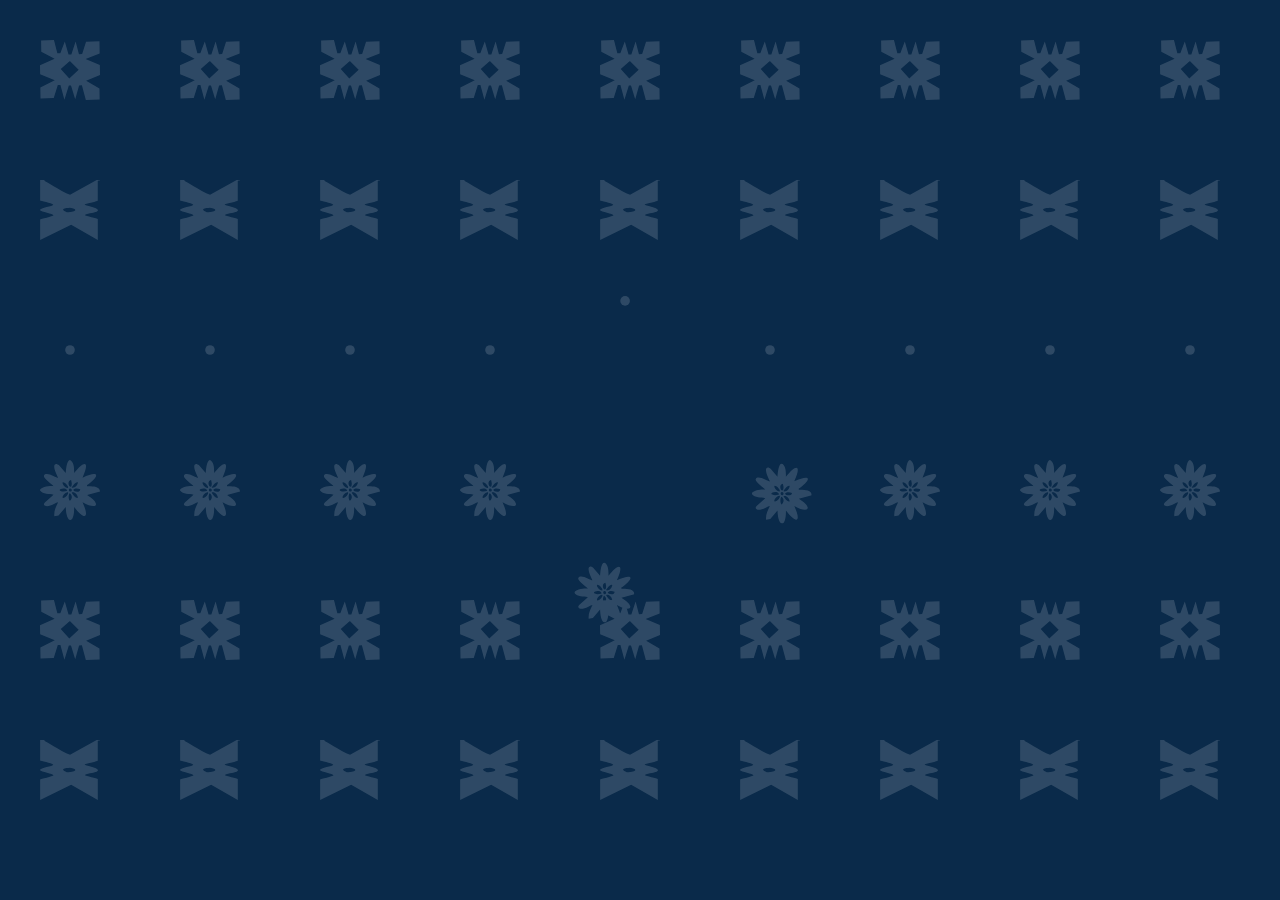
==== about.html @ 7b4d44dd "Add files via upload" ====
<!DOCTYPE html>
<html lang="en">
<head>
    <meta charset="UTF-8">
    <meta name="viewport" content="width=device-width, initial-scale=1.0">
    <title>About Us – Bula Impact</title>
    
    <!-- Google AdSense -->
    <script async src="https://pagead2.googlesyndication.com/pagead/js/adsbygoogle.js?client=ca-pub-3616645892367242" crossorigin="anonymous"></script>
    
    <meta name="description" content="Learn about Bula Impact, a Fijian-owned digital agency that partners with global brands to create authentic digital identities.">
    <link rel="icon" type="image/png" href="/favicon.png">
    <link rel="stylesheet" href="style.css">
    <link rel="stylesheet" href="https://cdnjs.cloudflare.com/ajax/libs/font-awesome/6.4.0/css/all.min.css">
    <link href="https://fonts.googleapis.com/css2?family=Poppins:wght@500;600&display=swap" rel="stylesheet">
</head>
<body>
    <canvas id="background-canvas"></canvas>
    <div class="mobile-background" id="mobile-background"></div>
    
    <div class="content">
        <div id="header-placeholder"></div>
        
        <main class="container">
            <section class="section">
                <h1 class="section-title">About Bula Impact</h1>
                <div style="max-width:900px; margin:0 auto; color:rgba(255,255,255,0.9);">
                    <p><strong>We are storytellers, designers, and technologists based in Suva, Fiji.</strong> Bula Impact was founded in 2020 with a simple belief: the Pacific deserves world‑class digital craftsmanship – and so do our clients everywhere. Our name, “Bula”, is a Fijian greeting that means life, health, and warmth. It reflects how we work: with genuine care, deep listening, and a commitment to bringing your brand’s story to life.</p>
                    <p>But we don’t force a “Fijian look” on anyone. Every brand has its own identity, and our job is to uncover it. Whether you’re a local Fijian business or a global enterprise, we adapt our design approach to your unique culture, audience, and goals. Our Pacific roots give us a perspective that values authenticity, community, and connection – values that resonate worldwide.</p>
                    <p><strong>Our mission:</strong> To help brands discover what makes them unique and express it through digital experiences that are beautiful, functional, and human.</p>
                    <p><strong>Our team:</strong> 100% Fijian‑owned, with collaborators around the globe. We’re small, agile, and deeply passionate about our craft.</p>
                    <p><strong>Location:</strong> Based in Suva, Fiji, we work with clients in the Pacific, New Zealand, Australia, North America, and beyond.</p>
                </div>
                <div class="stats">
                    <div class="stat-item"><span class="stat-number">50+</span><span class="stat-text">Projects Completed</span></div>
                    <div class="stat-item"><span class="stat-number">98%</span><span class="stat-text">Client Satisfaction</span></div>
                    <div class="stat-item"><span class="stat-number">5+</span><span class="stat-text">Years Experience</span></div>
                    <div class="stat-item"><span class="stat-number">100%</span><span class="stat-text">Fijian Owned</span></div>
                </div>
            </section>
        </main>
        
        <div id="footer-placeholder"></div>
    </div>
    
    <script src="script.js"></script>
    <script>
        let headerLoaded = false;
        let footerLoaded = false;

        function checkBothLoaded() {
            if (headerLoaded && footerLoaded) {
                document.querySelector('.content').classList.add('visible');
            }
        }

        fetch('common/header.html')
            .then(r => r.ok ? r.text() : Promise.reject())
            .then(data => {
                document.getElementById('header-placeholder').innerHTML = data;
                if (typeof initMobileMenu === 'function') initMobileMenu();
                headerLoaded = true;
                checkBothLoaded();
            })
            .catch(() => console.warn('Header load failed'));

        fetch('common/footer.html')
            .then(r => r.ok ? r.text() : Promise.reject())
            .then(data => {
                document.getElementById('footer-placeholder').innerHTML = data;
                footerLoaded = true;
                checkBothLoaded();
            })
            .catch(() => console.warn('Footer load failed'));
    </script>
</body>
</html>
---- style.css ----
* {
    margin: 0;
    padding: 0;
    box-sizing: border-box;
    font-family: 'Segoe UI', Tahoma, Geneva, Verdana, sans-serif;
}

body {
    overflow-x: hidden;
    background: #0a2a4a;
    color: #fff;
    line-height: 1.6;
}

#background-canvas {
    position: fixed;
    top: 0;
    left: 0;
    width: 100%;
    height: 100%;
    z-index: -1;
    opacity: 0.15;
}

.mobile-background {
    display: none;
}

.content {
    position: relative;
    z-index: 10;
    min-height: 100vh;
}

.container {
    max-width: 1200px;
    margin: 0 auto;
    padding: 0 20px;
}

header {
    padding: 15px 0;
    background: rgba(10, 42, 74, 0.95);
    border-bottom: 1px solid rgba(255, 255, 255, 0.1);
    backdrop-filter: blur(10px);
    position: sticky;
    top: 0;
    z-index: 100;
    box-shadow: 0 2px 10px rgba(0, 0, 0, 0.2);
}

.header-content {
    display: flex;
    justify-content: space-between;
    align-items: center;
}

.logo {
    width: 200px;
}

.logo svg {
    width: 100%;
    height: auto;
}

.cls-1, .cls-2 {
    fill: #ffffff;
}

nav ul {
    display: flex;
    list-style: none;
    gap: 30px;
}

nav a {
    text-decoration: none;
    color: #ffffff;
    font-weight: 600;
    font-size: 1rem;
    transition: color 0.3s ease;
    position: relative;
    font-family: 'Poppins', sans-serif;
    letter-spacing: 0.5px;
    text-transform: uppercase;
    font-weight: 600;
    font-size: 0.95rem;
}

nav a:hover {
    color: #19c4bb;
}

nav a:after {
    content: '';
    position: absolute;
    width: 0;
    height: 2px;
    bottom: -5px;
    left: 0;
    background: #19c4bb;
    transition: width 0.3s ease;
}

nav a:hover:after {
    width: 100%;
}

.mobile-menu-btn {
    display: none;
    background: none;
    border: none;
    font-size: 1.5rem;
    color: #ffffff;
    cursor: pointer;
}

.hero {
    text-align: center;
    padding: 150px 0 120px;
    background: linear-gradient(rgba(10, 42, 74, 0.9), rgba(25, 80, 120, 0.9));
    color: white;
    margin-bottom: 80px;
    border-radius: 0 0 30px 30px;
    box-shadow: 0 10px 30px rgba(0, 0, 0, 0.2);
    position: relative;
    overflow: hidden;
}

.hero-content {
    position: relative;
    z-index: 2;
}

h1 {
    font-size: 3.5rem;
    margin-bottom: 20px;
    text-shadow: 0 2px 10px rgba(0, 0, 0, 0.3);
}

.subtitle {
    font-size: 1.5rem;
    color: rgba(255, 255, 255, 0.9);
    max-width: 700px;
    margin: 0 auto 40px;
}

.hero-support-text {
    font-size: 1.2rem;
    line-height: 1.8;
    max-width: 800px;
    margin: 30px auto 0;
    color: rgba(255,255,255,0.85);
    font-weight: 400;
    border-top: 1px solid rgba(255,255,255,0.2);
    padding-top: 30px;
}

.cta-button {
    display: inline-block;
    background: #19c4bb;
    color: white;
    padding: 15px 40px;
    border-radius: 50px;
    text-decoration: none;
    font-weight: 600;
    font-size: 1.1rem;
    transition: all 0.3s ease;
    border: 2px solid #19c4bb;
    box-shadow: 0 5px 15px rgba(25, 196, 187, 0.3);
}

.cta-button:hover {
    background: transparent;
    color: #19c4bb;
    transform: translateY(-3px);
    box-shadow: 0 8px 20px rgba(25, 196, 187, 0.4);
}

.section {
    padding: 80px 0;
}

.section-title {
    text-align: center;
    margin-bottom: 50px;
    font-size: 2.5rem;
    color: #ffffff;
    position: relative;
}

.section-title:after {
    content: '';
    display: block;
    width: 80px;
    height: 4px;
    background: #19c4bb;
    margin: 15px auto;
    border-radius: 2px;
}

.about-content {
    max-width: 900px;
    margin: 0 auto;
    text-align: center;
    font-size: 1.2rem;
    line-height: 1.8;
    color: rgba(255, 255, 255, 0.9);
}

.services-grid {
    display: grid;
    grid-template-columns: repeat(auto-fit, minmax(300px, 1fr));
    gap: 30px;
    margin-top: 50px;
}

.service-card {
    background: rgba(255, 255, 255, 0.08);
    padding: 40px 30px;
    border-radius: 15px;
    border-left: 4px solid #19c4bb;
    transition: transform 0.3s ease, box-shadow 0.3s ease;
    box-shadow: 0 5px 15px rgba(0, 0, 0, 0.1);
    backdrop-filter: blur(5px);
}

.service-card:hover {
    transform: translateY(-10px);
    box-shadow: 0 15px 30px rgba(0, 0, 0, 0.2);
}

.service-card h3 {
    color: #ffffff;
    margin-bottom: 20px;
    font-size: 1.5rem;
}

.service-card p {
    color: rgba(255, 255, 255, 0.8);
}

.service-card i {
    font-size: 2.5rem;
    color: #19c4bb;
    margin-bottom: 20px;
}

.stats {
    display: flex;
    justify-content: center;
    flex-wrap: wrap;
    gap: 40px;
    margin-top: 60px;
    text-align: center;
}

.stat-item {
    padding: 20px;
}

.stat-number {
    font-size: 3rem;
    font-weight: bold;
    color: #19c4bb;
    display: block;
    margin-bottom: 10px;
}

.stat-text {
    font-size: 1.2rem;
    color: rgba(255, 255, 255, 0.8);
}

.portfolio-grid {
    display: grid;
    grid-template-columns: repeat(auto-fit, minmax(400px, 1fr));
    gap: 30px;
    margin-top: 50px;
}

.portfolio-item {
    background: rgba(255, 255, 255, 0.08);
    padding: 30px;
    border-radius: 15px;
    box-shadow: 0 5px 15px rgba(0, 0, 0, 0.1);
    transition: transform 0.3s ease;
    backdrop-filter: blur(5px);
}

.portfolio-item:hover {
    transform: translateY(-5px);
}

.portfolio-item h3 {
    color: #ffffff;
    margin-bottom: 15px;
    font-size: 1.5rem;
}

.portfolio-item p {
    color: rgba(255, 255, 255, 0.8);
}

.process-steps {
    display: flex;
    flex-wrap: wrap;
    justify-content: center;
    gap: 20px;
    margin-top: 50px;
}

.process-step {
    background: rgba(255, 255, 255, 0.08);
    padding: 25px;
    border-radius: 15px;
    width: 180px;
    text-align: center;
    box-shadow: 0 5px 15px rgba(0, 0, 0, 0.1);
    transition: transform 0.3s ease;
    backdrop-filter: blur(5px);
}

.process-step:hover {
    transform: translateY(-5px);
}

.process-step .number {
    display: inline-block;
    width: 40px;
    height: 40px;
    background: #19c4bb;
    border-radius: 50%;
    line-height: 40px;
    margin-bottom: 15px;
    font-weight: bold;
    color: white;
}

.process-step h4 {
    color: #ffffff;
    margin-bottom: 10px;
}

.process-step p {
    color: rgba(255, 255, 255, 0.8);
    font-size: 0.9rem;
}

.contact-content {
    max-width: 700px;
    margin: 0 auto;
    text-align: center;
}

.contact-form {
    background: rgba(255, 255, 255, 0.08);
    padding: 40px;
    border-radius: 15px;
    box-shadow: 0 5px 15px rgba(0, 0, 0, 0.1);
    margin-top: 30px;
    text-align: left;
    backdrop-filter: blur(5px);
}

.form-group {
    margin-bottom: 20px;
}

.form-group label {
    display: block;
    margin-bottom: 8px;
    color: #ffffff;
    font-weight: 600;
}

.form-group input,
.form-group textarea,
.form-group select {
    width: 100%;
    padding: 12px 15px;
    background: rgba(255, 255, 255, 0.1);
    border: 1px solid rgba(255, 255, 255, 0.2);
    border-radius: 8px;
    font-size: 1rem;
    transition: border 0.3s ease;
    color: #ffffff;
}

.form-group input:focus,
.form-group textarea:focus,
.form-group select:focus {
    border-color: #19c4bb;
    outline: none;
}

.form-group input::placeholder,
.form-group textarea::placeholder {
    color: rgba(255, 255, 255, 0.6);
}

.form-group textarea {
    height: 150px;
    resize: vertical;
}

.form-group select {
    appearance: none;
    -webkit-appearance: none;
    -moz-appearance: none;
    background-image: url("data:image/svg+xml;charset=UTF-8,%3csvg xmlns='http://www.w3.org/2000/svg' viewBox='0 0 24 24' fill='white'%3e%3cpath d='M7 10l5 5 5-5z'/%3e%3c/svg%3e");
    background-repeat: no-repeat;
    background-position: right 15px center;
    background-size: 16px;
    padding-right: 40px;
    cursor: pointer;
}

.form-group select option {
    background: #0a2a4a;
    color: #ffffff;
    padding: 10px;
}

.submit-btn {
    background: #19c4bb;
    color: white;
    border: none;
    padding: 12px 30px;
    border-radius: 50px;
    font-weight: 600;
    font-size: 1rem;
    cursor: pointer;
    transition: all 0.3s ease;
}

.submit-btn:hover {
    background: #0a2a4a;
    transform: translateY(-2px);
    border: 1px solid #19c4bb;
}

footer {
    text-align: center;
    padding: 40px 0 0;
    margin-top: 60px;
    background: #061d33;
    color: white;
    position: relative;
    overflow: hidden;
}

.footer-svg {
    width: 100%;
    margin: 0;
    position: absolute;
    bottom: 0;
    left: 0;
    height: 100%;
    z-index: 1;
}

.footer-content {
    position: relative;
    z-index: 2;
    padding: 40px 0 20px;
}

.footer-text {
    padding: 20px 0;
    font-size: 1rem;
    background: #061d33;
    position: relative;
    z-index: 2;
}

.footer-links {
    display: flex;
    justify-content: center;
    gap: 30px;
    margin: 20px 0;
    flex-wrap: wrap;
}

.footer-links a {
    color: rgba(255, 255, 255, 0.8);
    text-decoration: none;
    transition: color 0.3s ease;
}

.footer-links a:hover {
    color: #19c4bb;
}

.social-icons {
    display: flex;
    justify-content: center;
    gap: 20px;
    margin: 20px 0;
}

.social-icons a {
    display: inline-flex;
    align-items: center;
    justify-content: center;
    width: 40px;
    height: 40px;
    background: rgba(255, 255, 255, 0.1);
    border-radius: 50%;
    color: white;
    transition: all 0.3s ease;
}

.social-icons a:hover {
    background: #19c4bb;
    transform: translateY(-3px);
}

.footer-bottom-svg {
    width: 100%;
    background: #0a2a4a;
    display: block;
}

.footer-bottom-svg svg {
    width: 100%;
    height: auto;
    display: block;
}

.logo {
    width: 220px;
    transform: translateY(2px);
}

.pricing-note {
    font-size: 0.9rem;
    color: rgba(255, 255, 255, 0.7);
    text-align: center;
    margin-top: 25px;
    font-style: italic;
    border-top: 1px solid rgba(255,255,255,0.1);
    padding-top: 20px;
}

/* Teaser cards */
.teaser-card {
    background: rgba(255,255,255,0.05);
    border-radius: 20px;
    padding: 30px;
    margin: 40px 0;
    border-left: 4px solid #19c4bb;
}
.teaser-card h3 {
    font-size: 2rem;
    color: #fff;
    margin-bottom: 15px;
}
.teaser-card p {
    color: rgba(255,255,255,0.8);
    line-height: 1.7;
    margin-bottom: 20px;
}
.teaser-card .read-more {
    color: #19c4bb;
    text-decoration: none;
    font-weight: 600;
}

/* Insight articles */
.insight-article {
    background: rgba(255,255,255,0.05);
    border-radius: 20px;
    padding: 30px;
    margin: 40px 0;
    border-left: 4px solid #19c4bb;
}
.insight-article h3 {
    color: #19c4bb;
    margin-bottom: 15px;
    font-size: 1.8rem;
}
.insight-article p {
    color: rgba(255,255,255,0.9);
    line-height: 1.7;
}

/* Disable hover effects on touch devices */
@media (hover: none) {
    .service-card:hover,
    .portfolio-item:hover,
    .process-step:hover,
    .cta-button:hover,
    nav a:hover {
        transform: none !important;
        box-shadow: none !important;
    }
    nav a:after {
        display: none;
    }
    .social-icons a:hover {
        background: rgba(255,255,255,0.1);
        transform: none;
    }
}

/* Mobile Styles */
@media (max-width: 768px) {
    .container {
        padding: 0 15px;
    }
    
    .header-content {
        flex-direction: row;
        gap: 15px;
    }
    
    .logo {
        width: 160px;
    }
    
    nav ul {
        gap: 15px;
    }
    
    h1 {
        font-size: 2.2rem;
        line-height: 1.3;
    }
    
    .subtitle {
        font-size: 1.1rem;
        margin-bottom: 30px;
    }
    
    .hero-support-text {
        font-size: 1rem;
        padding-top: 20px;
        margin-top: 20px;
    }
    
    .section {
        padding: 60px 0;
    }
    
    .section-title {
        font-size: 2rem;
        margin-bottom: 30px;
    }
    
    .services-grid {
        grid-template-columns: 1fr;
        gap: 20px;
        margin-top: 30px;
    }
    
    .service-card {
        padding: 25px 20px;
    }
    
    .portfolio-grid {
        grid-template-columns: 1fr;
        gap: 20px;
    }
    
    .process-steps {
        flex-direction: column;
        align-items: center;
        gap: 15px;
    }
    
    .process-step {
        width: 100%;
        max-width: 280px;
    }
    
    .contact-form {
        padding: 25px 20px;
    }
    
    header { 
        padding: 12px 0; 
    }
    
    .mobile-menu-btn { 
        display: block; 
        position: absolute;
        right: 20px;
        top: 15px;
    }
    
    nav ul {
        display: none;
        flex-direction: column;
        background: rgba(10, 42, 74, 0.98);
        backdrop-filter: blur(12px);
        position: absolute;
        top: 70px;
        left: 0;
        width: 100%;
        padding: 20px 0;
        border-top: 1px solid rgba(255, 255, 255, 0.1);
        box-shadow: 0 5px 20px rgba(0, 0, 0, 0.2);
        z-index: 1000;
    }
    
    nav ul.active {
        display: flex;
        animation: fadeSlide 0.3s ease forwards;
    }
    
    @keyframes fadeSlide {
        from { opacity: 0; transform: translateY(-10px); }
        to { opacity: 1; transform: translateY(0); }
    }
    
    nav a { 
        font-size: 1.1rem; 
        padding: 12px 20px; 
        display: block;
        text-align: center;
    }
    
    .hero { 
        padding: 120px 0 80px; 
        margin-bottom: 40px;
    }
    
    .stats {
        gap: 25px;
        margin-top: 40px;
    }
    
    .stat-item {
        padding: 15px;
    }
    
    .stat-number {
        font-size: 2.2rem;
    }
    
    .stat-text {
        font-size: 1rem;
    }
    
    .footer-links {
        gap: 15px;
        flex-direction: column;
    }
    
    .mobile-background {
        display: none;
    }
    
    .about-content p {
        margin-bottom: 20px;
        font-size: 1.1rem;
        line-height: 1.6;
    }
    
    .cta-button {
        padding: 14px 35px;
        font-size: 1rem;
    }
    
    body {
        background: #0a2a4a;
    }
}

@media (max-width: 480px) {
    .hero {
        padding: 100px 0 60px;
    }
    
    h1 {
        font-size: 1.8rem;
    }
    
    .subtitle {
        font-size: 1rem;
    }
    
    .section {
        padding: 50px 0;
    }
    
    .service-card {
        padding: 20px 15px;
    }
    
    .service-card i {
        font-size: 2rem;
    }
    
    .stats {
        gap: 15px;
    }
    
    .stat-item {
        padding: 10px;
    }
    
    .stat-number {
        font-size: 1.8rem;
    }
    
    .footer-links {
        gap: 10px;
    }
}

/* Ad section styles (if needed) */
.campaign-screen{
    display:flex;
    justify-content:center;
    align-items:center;
    width:100%;
    margin:120px 0;
    padding:0 24px;
    box-sizing:border-box;
}

.campaign-container{
    width:820px;
    max-width:100%;
    padding:30px;
    border-radius:14px;
    background:rgba(0,0,0,0.65);
    border:1px solid rgba(255,255,255,0.15);
    box-shadow:
        0 0 40px rgba(255,255,255,0.05),
        inset 0 0 20px rgba(255,255,255,0.05);
    backdrop-filter: blur(10px);
}

.campaign-title{
    font-size:12px;
    letter-spacing:3px;
    color:#aaa;
    margin-bottom:16px;
    text-transform:uppercase;
}

.campaign-display{
    background:#000;
    padding:20px;
    border-radius:10px;
    overflow:hidden;
}

@media (max-width:768px){
    .campaign-screen{
        margin:80px 0;
        padding:0 16px;
    }

    .campaign-container{
        padding:20px;
        border-radius:12px;
    }

    .campaign-title{
        font-size:10px;
        letter-spacing:2px;
        margin-bottom:10px;
    }

    .campaign-display{
        padding:10px;
    }
}

/* Fade-in to prevent glitch when loading header/footer */
.content {
    opacity: 0;
    transition: opacity 0.3s ease;
}
.content.visible {
    opacity: 1;
}
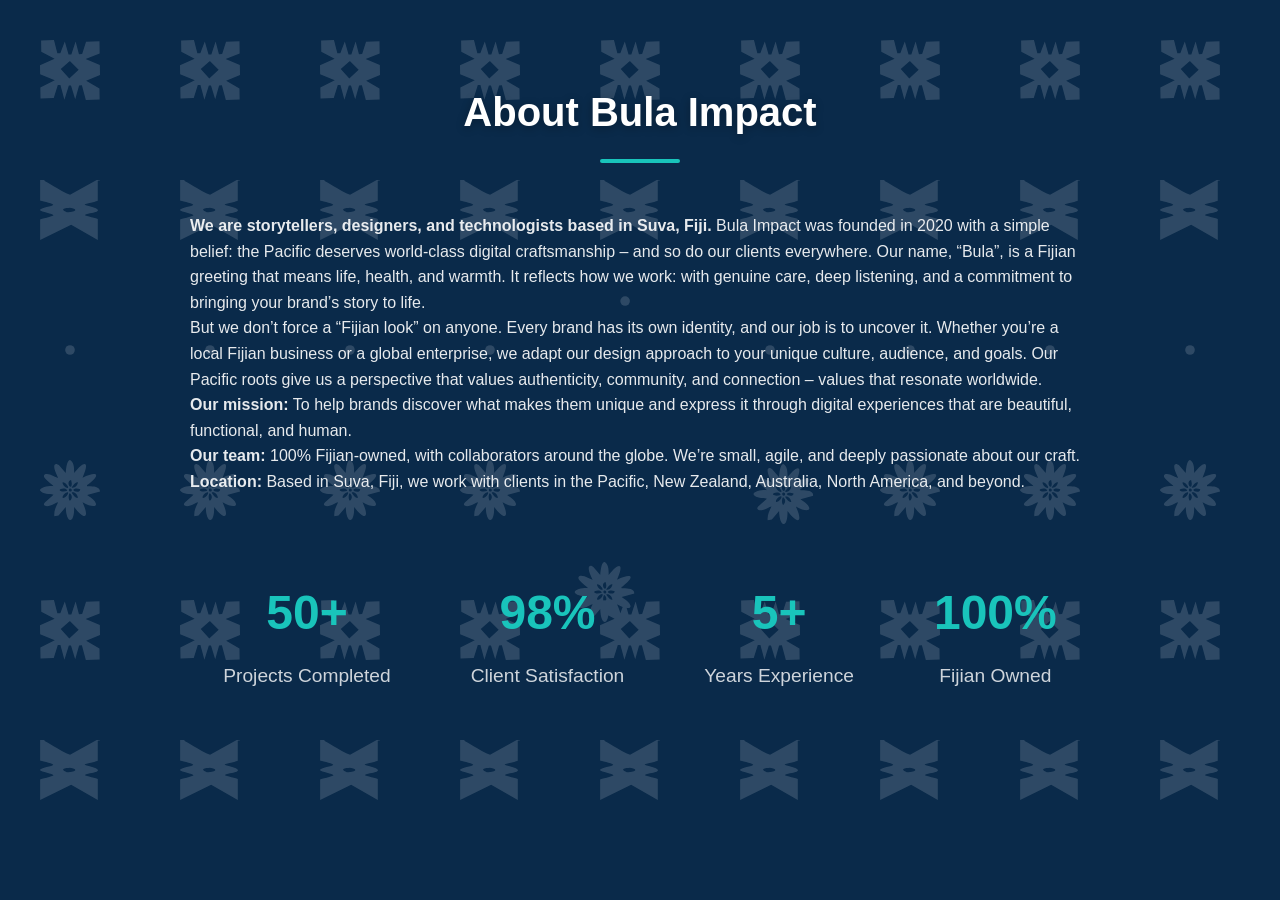
==== commit 555a3e3b: "Add files via upload" ====
--- a/about.html
+++ b/about.html
@@ -47,9 +47,13 @@
     <script>
         let headerLoaded = false;
         let footerLoaded = false;
+        let timeoutId = setTimeout(function() {
+            document.querySelector('.content').classList.add('visible');
+        }, 1000);
 
         function checkBothLoaded() {
             if (headerLoaded && footerLoaded) {
+                clearTimeout(timeoutId);
                 document.querySelector('.content').classList.add('visible');
             }
         }
@@ -62,7 +66,10 @@
                 headerLoaded = true;
                 checkBothLoaded();
             })
-            .catch(() => console.warn('Header load failed'));
+            .catch(() => {
+                headerLoaded = true;
+                checkBothLoaded();
+            });
 
         fetch('common/footer.html')
             .then(r => r.ok ? r.text() : Promise.reject())
@@ -71,7 +78,10 @@
                 footerLoaded = true;
                 checkBothLoaded();
             })
-            .catch(() => console.warn('Footer load failed'));
+            .catch(() => {
+                footerLoaded = true;
+                checkBothLoaded();
+            });
     </script>
 </body>
 </html>
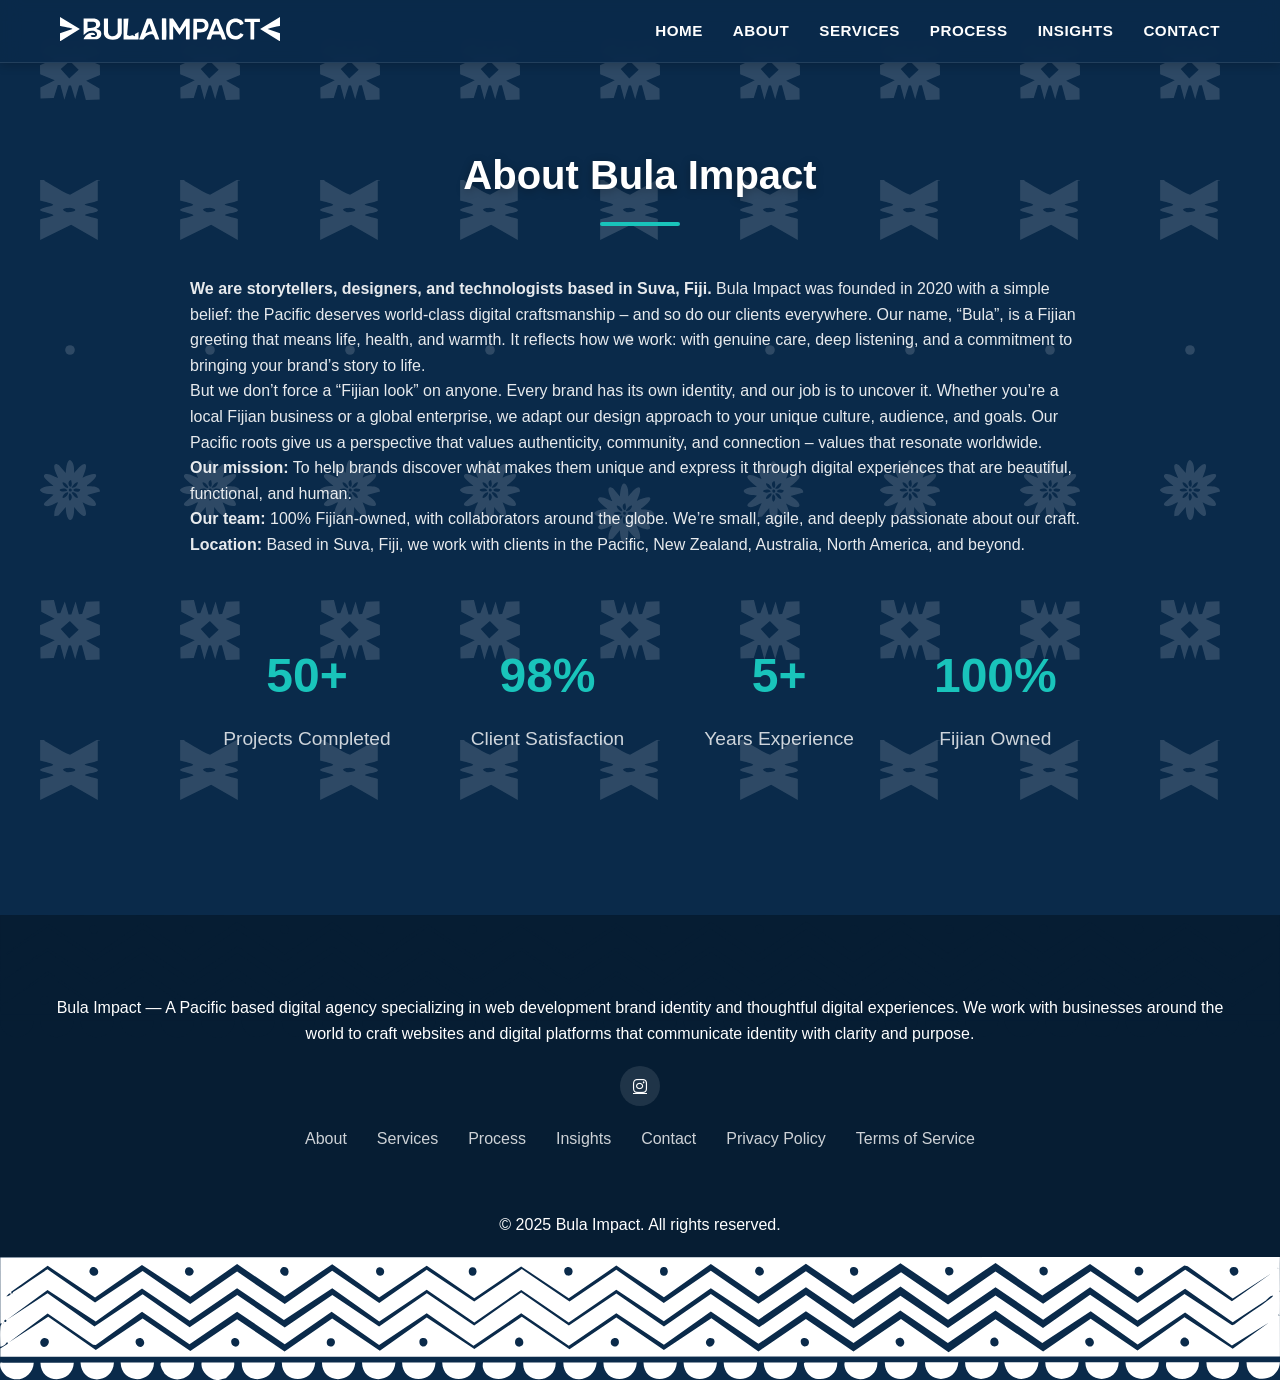
==== commit 6fc4fe70: "Add files via upload" ====
--- a/about.html
+++ b/about.html
@@ -4,23 +4,54 @@
     <meta charset="UTF-8">
     <meta name="viewport" content="width=device-width, initial-scale=1.0">
     <title>About Us – Bula Impact</title>
-    
-    <!-- Google AdSense -->
-    <script async src="https://pagead2.googlesyndication.com/pagead/js/adsbygoogle.js?client=ca-pub-3616645892367242" crossorigin="anonymous"></script>
-    
-    <meta name="description" content="Learn about Bula Impact, a Fijian-owned digital agency that partners with global brands to create authentic digital identities.">
-    <link rel="icon" type="image/png" href="/favicon.png">
     <link rel="stylesheet" href="style.css">
     <link rel="stylesheet" href="https://cdnjs.cloudflare.com/ajax/libs/font-awesome/6.4.0/css/all.min.css">
     <link href="https://fonts.googleapis.com/css2?family=Poppins:wght@500;600&display=swap" rel="stylesheet">
+    <!-- Google AdSense -->
+    <script async src="https://pagead2.googlesyndication.com/pagead/js/adsbygoogle.js?client=ca-pub-3616645892367242" crossorigin="anonymous"></script>
 </head>
 <body>
     <canvas id="background-canvas"></canvas>
     <div class="mobile-background" id="mobile-background"></div>
     
     <div class="content">
-        <div id="header-placeholder"></div>
+        <!-- HEADER -->
+        <header>
+            <div class="container">
+                <div class="header-content">
+                    <div class="logo">
+                        <svg xmlns="http://www.w3.org/2000/svg" viewBox="0 0 575.41 63.76" preserveAspectRatio="xMidYMid meet">
+                            <path fill="#ffffff" d="M295.17,4.13c1.66.46,15.16,23.06,17.25,26.21,2.91-2.45,15.19-25.7,16.72-25.7h10.04v53.2s-.72.77-.77.77h-8.23s-.77-.72-.77-.77V22.63l-16.73,24.66-16.73-23.12v34.44h-9.78V4.12c2.42.43,6.91-.59,9.01,0h-.01Z"/>
+                            <path fill="#ffffff" d="M61.77,58.1c2.66-9.83,15.66-20.54,26.09-16.03,2.26.98,4.03,2.54,3.77,5.23h-7.98c-.37,0-3.25.84-3.35,1.3,1.73,6.51,15.41,4.52,16.44-1.58,1.22-7.17-5.32-10.62-11.53-11.05-10.26-.71-16.57,4.64-23.44,11.33V4.12h28.56c1.35,0,7.77,2.78,9.17,3.69,7.43,4.80,7.84,16.69-.22,21.19-.79.44-3.89.66-3.55,2.1.15.62,6.33,2.16,7.97,3.35,7.19,5.24,5.11,17.95-2.48,21.68-.61.30-4.96,1.96-5.24,1.96h-34.23.02ZM72.06,29.31c7.97-2.17,25.49,1.55,21.89-12.35-.59-2.27-4.04-4.61-6.19-4.61h-15.70v16.96Z"/>
+                            <path fill="#ffffff" d="M.01,63.75v-21.07l32.42-11.31c.62-.83-6.90-2.73-7.61-2.93-3.34-.94-6.91-1.83-10.30-2.57-4.03-.88-10.03-1.14-13.65-2.30-.38-.12-.65-.35-.87-.68V.02l51.97,31.61L0,63.76h0Z"/>
+                            <path fill="#ffffff" d="M575.41,0v22.87c0,.22-.58.57-.88.66-10.66,1.81-21.48,3.52-31.55,7.56l32.43,11.57v21.07l-51.97-32.13L575.41,0h0Z"/>
+                            <path fill="#ffffff" d="M206.91,58.61l20.08-53.58c.79-1.38,11.79-1.41,12.89-.03l20.04,53.61h-10.04c-2.92-3.01-2.93-10.98-6.83-12.71-5.68-2.52-15.22,1.44-19.44,5.50-1,.96-5.41,7.22-6.16,7.22h-10.55,0ZM234.18,17.49l-1.55.76-9.25,24.42c5.75-1.91,11.19-5.58,17.50-5.14,0,0-6.70-20.04-6.70-20.04Z"/>
+                            <path fill="#ffffff" d="M125.59,4.13v35.72c0,.31,1.40,4.41,1.69,5,3.05,6.31,13.39,6.99,18.64,2.97,1.39-1.07,4.89-5.90,4.89-7.45V4.90c0-.05.72-.77.77-.77h9.26s.77.72.77.77v37.52c0,.44-2.61,6.93-3.07,7.72-7.36,12.50-32.79,11.99-40.90.72-.67-.93-2.86-5.50-2.86-6.39V4.89c0-.05.72-.77.77-.77h10.04Z"/>
+                            <path fill="#ffffff" d="M434.39,58.61h-9.52c-2.74-3.54-3.19-8.25-5.39-12.09-.85-.51-17.83-.53-19.85-.28-.63.08-1.04-.04-1.52.54-1.51,1.82-2.36,8.32-3.70,10.66-.27.47-.98,1.17-1.45,1.17h-8.23c-.68,0-1.05-2.01-.67-2.70l19.41-50.41c.74-1.13,11.47-2.07,11.61,1.20,4.80,15.99,14.38,32.73,18.81,48.55.31,1.12.67,2.17.49,3.36h.01ZM416.38,37.54l-7.46-20.57-7.98,20.57h15.44Z"/>
+                            <path fill="#ffffff" d="M372.37,4.64c12.70,1.51,19.28,12.02,14.91,24.15-4.54,12.60-17.48,11.27-28.55,11.83v16.71c0,1.66-7.60,1.55-9.01,1.29-.59-.11-1.05-.17-1.20-.86l.43-53.12c7.40.64,16.19-.86,23.42,0ZM358.22,30.86h13.64c.19,0,2.90-1.54,3.31-1.83,5.11-3.68,4.92-11.83-.79-14.56-.42-.20-2.84-1.08-3.03-1.08h-13.12v17.48h-.01Z"/>
+                            <path fill="#ffffff" d="M468.72,16.10c-.82-.89-4.68-2.27-5.99-2.50-15.89-2.72-21.90,14.78-16.42,27.20,3.84,8.71,13.96,12.15,21.55,5.73,1.05-.89,3.14-3.91,3.60-4.14,1.79-.90,6.50,2.22,8.53,2.82-1.73,8.57-11.89,13.71-20.13,13.91-21.18.51-28.87-18.95-24.27-37.12,4.18-16.52,24.09-23.45,37.88-13.98,1.87,1.28,7.24,6.87,6.68,9.10-.30,1.20-6.80,3.99-7.94,3.93-2.02-.10-2.42-3.81-3.48-4.96h-.01,0Z"/>
+                            <path fill="#ffffff" d="M166.25,4.64l12.87-.51-3.62,42.90c1.83,1.22,4.20,2.28,6.44,2.37,2.90.12,6.87-1.83,8.72-1.58.96.13,6.07,4.46,5.87,1.39-.07-1.12-1.58-2.53-.70-3.95.60-.96,7.97-5.51,9.53-6.17v19.28s-.72.77-.77.77h-38.34V4.65h0Z"/>
+                            <path fill="#ffffff" d="M522.92,4.64v8.74h-14.93v44.46s-.72.77-.77.77h-9.01V14.15c0-.05-.72-.77-.77-.77h-14.15c-.82-3.02-.51-5.72,0-8.74,0,0,39.63,0,39.63,0Z"/>
+                            <path fill="#ffffff" d="M276.90,58.61h-9.52s-.77-.72-.77-.77V4.90c0-.05.72-.77.77-.77h8.75c1.55,0,.42,6.29.45,7.37.22,8.69,1.31,17.60,1.37,26.28.05,6.96-.23,13.93-1.05,20.84h0Z"/>
+                            <rect fill="#ffffff" x="266.61" y="4.13" width="11.35" height="54.81"/>
+                        </svg>
+                    </div>
+                    <button class="mobile-menu-btn"><i class="fas fa-bars"></i></button>
+                    <nav>
+                        <ul>
+                            <li><a href="index.html">Home</a></li>
+                            <li><a href="about.html">About</a></li>
+                            <li><a href="service.html">Services</a></li>
+                            <li><a href="process.html">Process</a></li>
+                            <li><a href="insights.html">Insights</a></li>
+                            <li><a href="contact.html">Contact</a></li>
+                        </ul>
+                    </nav>
+                </div>
+            </div>
+        </header>
         
+        <!-- MAIN CONTENT -->
         <main class="container">
             <section class="section">
                 <h1 class="section-title">About Bula Impact</h1>
@@ -40,48 +71,111 @@
             </section>
         </main>
         
-        <div id="footer-placeholder"></div>
+        <!-- FOOTER -->
+        <footer>
+            <div class="footer-svg">
+                <svg viewBox="0 0 1532.36 147.3" xmlns="http://www.w3.org/2000/svg">
+                    <!-- same as index footer -->
+                    <path fill="#061d33" d="M.34,79.49L.31.49l1532-.49c-.19,13.32-.06,26.66.01,40l-.99,1.49,1,.51c.04,8.65.03,17.35,0,26-2.33,1.2-3.04,2.36,0,2-.04,16.32.05,32.68.02,49L.35,119.49c-.06-3.32.08-6.68,0-10l9-5.51c-.68-4.22-2.32.28-3.22.84-1.81,1.11-3.57,2.44-5.78,2.67-.06-6.91-.6-15.29,0-22,.23-2.63,0-3.75,2-5.99H.34ZM15.66,41.87c14.16-8.18,27.11-18.54,41.15-27.07l56.92,39.68,56.92-37.84,57.02,39.67,56.14-38.84,57.03,38.93,56.78-39.91,56.36,38.69,56.82-39.81,56.93,37.97,56.92-38.84,57.11,38.79,56.05-38.01,56.84,39.83,56.32-38.71,57.01,39.65,56.84-38.86,56.91,39.01,57-38.06,56.25,38.84,56.83-39.52,57.02,38.61,56.91-39.01,56.08,37.98,57.17-39.85,55.87,37.87,47.43-33.55-46.48,30.2-53.92-38.74-3.99-.94-55.9,37.88-57.03-39.62-57.08,37.83-56.07-39.03-56.99,39.02-56.85-38.75-57.1,38.87-56.06-38.14-57,39.14-56.85-38.88-56.13,39.87-57.03-37.91-56.9,39-57.02-38.03-56.14,38.06-56.93-38.99-57.01,38-56.15-39.8-56.83,38.84-57.02-38.93-56.03,39.03-57.9-38.04-56.13,39.04L56.99,10.61,13.33,41.51c.49,5.14,2.14.47,2.33.36ZM116.07,21.21c4.87-4.87-3.52-12.84-7.85-7.35s3.76,11.44,7.85,7.35ZM230.08,21.17c6.68-6.73-7.93-14.1-8.72-4.18-.42,5.26,5.85,7.07,8.72,4.18ZM336.57,13.64c-5.41,6.21,8.29,14.03,8.85,4.24.33-5.84-6.24-7.24-8.85-4.24ZM453.03,12.52c-4.8,1.42-3.67,11.89,3.59,9.66,5.79-1.77,3.46-11.75-3.59-9.66ZM564.03,12.48c-3.84,1.13-3.83,8.53,0,9.66,8.62,2.54,8.61-12.21,0-9.66ZM677.98,12.43c-4.17,1.45-3.06,9.37,1.87,9.86,8.37.84,7.15-13-1.87-9.86ZM793.03,12.41c-3.84,1.13-3.83,8.53,0,9.66,8.62,2.54,8.61-12.21,0-9.66ZM913.07,20.95c4.87-4.87-3.52-12.84-7.85-7.35s3.76,11.44,7.85,7.35ZM1019.98,12.32c-3.96,1.39-2.71,8.55,1.04,9.68,8.92,2.69,8.58-13.06-1.04-9.68ZM1133.98,12.29c-4.17,1.45-3.06,9.37,1.87,9.86,8.37.84,7.15-13-1.87-9.86ZM1246.98,12.25c-3.84,1.33-3.31,8.39,1.06,9.66,8.96,2.61,8.52-12.98-1.06-9.66ZM1367.08,20.81c6.68-6.73-7.93-14.1-8.72-4.18-.42,5.26,5.85,7.07,8.72,4.18ZM1481.08,20.77c3.07-3.10,1.39-9.18-4.26-8.85-9.75.56-2.22,15.39,4.26,8.85ZM1529.82,13v1c.65-.33.65-.67,0-1ZM1515.97,51.64c-13.42,8.73-26.86,17.41-40.13,26.36l-57.01-39.96-57.01,38-56.81-39.81-56.17,38.84-57.01-38.91-56.8,38.83-57.02-39.69-56.33,39.69-56.85-38.81-56.9,39.03-56.94-37.8-56.31,39.65-56.85-37.91-57.01,39.13-56.84-38.8-56.15,38.81-57.01-39.06-56.81,37.95-56.27-39.85-57.88,38.08-56.06-38.12-56.82,38.95-57.02-38.61-55.36,39.7-57.8-37.83L8.33,74.98l48.5-31.44,56.19,39.71,57.66-38.74,56.31,39.7,57.01-38.68,56.84,38.78,57-38.92,56,37.91,57.15-39.81,56.69,38.64,56.3-39.73,57.03,39.7,56.83-38.52,57.02,39.61,56.13-38.9,57.82,39.95,56.04-38.78,57.03,39.71,56.12-38.83,56.85,38.74,56.99-38.97,56.85,38.8,56.31-39.65,57.04,38.66,56.02-39.74,56.96,37.63,2.65-.94c13.74-11.4,29.78-20.22,43.58-31.46.82-.67,3.17-2.16,2.59-3.4-3.76.54-5.89,4.33-7.87,5.62ZM12.32,43.49c-2.36-.38-2.84,2.73-4.97,3.51.93.22,6.64-1.77,4.97-3.51ZM10.35,102.48l47.33-30.85,56.94,39.67,56.06-37.67,57.11,38.79,56.04-37.97,56.85,38.75,56.97-39.69,57.04,38.71,56.14-39.84,57.02,37.88,56.82-38.78,57.12,38.83,56.03-38.01,56.93,38.94,56.91-37.84,56.33,39.61,56.82-38.84,56.93,38.99,56.92-38.96,57.01,39.79,56.13-39.58,57.02,38.62,56.91-39.01,56.08,37.97,56.21-39.86,57.8,37.83,43.46-31.49-44.43,27.56-56.05-39.69-56.8,38.56-56.18-39.84-57.95,38.02-56.07-38.98-57.01,38.99-56.93-39.02-56.03,39.04-57.02-38.04-56.83,38.94-56.99-38.65-56.16,39.82-57.01-37.88-56.9,38.98-56.96-38.89-57.1,38.94-56.05-38.95-57.01,37.94-56.83-39.77-56.12,38.83-57.04-38.96-56.99,38.95-56.86-38.83-55.37,39.76-3.22-.36-54.4-37.31L10.35,102.48ZM7.33,75.5c-1.09-1.09-3.08.9-1.99,1.99s3.08-.9,1.99-1.99ZM3.84,78.49v1c.65-.33.65-.67,0-1ZM621,96.51c-6.11.54-6.05,11.14.74,10.8,7.58-.38,5.16-11.32-.74-10.8ZM1190,96.32c-6.11.54-6.05,11.14.74,10.8,7.58-.38,5.16-11.32-.74-10.8ZM1422.11,105.79c4.9-4.94-3.31-13.56-7.84-7.32-4.16,5.73,3.71,11.49,7.84,7.32ZM49.59,106.23c5.13,5.15,12.49-4.86,6.77-8.26s-10.89,4.13-6.77,8.26ZM171.1,106.19c4.12-4.14-.92-11.75-6.77-8.26-5.72,3.41,1.64,13.41,6.77,8.26ZM278.98,97.53c-3.5,1.23-3.1,8.92,2.09,9.71,8.09,1.22,6.96-12.9-2.09-9.71ZM394.05,97.56c-3.72,1.12-4.17,8.07.28,9.4,8.13,2.42,9.64-12.38-.28-9.4ZM503.98,97.47c-2.92.97-2.95,9.77,2.87,9.77,6.76,0,7.1-13.07-2.87-9.77ZM734.05,97.46c-3.72,1.12-4.17,8.07.28,9.4,8.13,2.42,9.64-12.38-.28-9.4ZM846.59,105.98c5.13,5.15,12.49-4.86,6.77-8.26s-10.89,4.13-6.77,8.26ZM961.01,97.34c-4.26,1.5-2.48,9.44,1.87,9.87,8.41.82,7.1-13.03-1.87-9.87ZM1081.1,105.9c4.12-4.14-.92-11.75-6.77-8.26s1.64,13.41,6.77,8.26ZM1308.1,105.83c4.12-4.14-.92-11.75-6.77-8.26s1.64,13.41,6.77,8.26Z"/>
+                    <path fill="#061d33" d="M232.35,126.42c.44,17.95-21.68,26.92-34.53,14.05-2.07-2.07-8.8-14.03-3.97-14.03h38.5Z"/>
+                    <path fill="#061d33" d="M136.35,126.45c-1.26,26.32-39.01,27.18-40,.01h40Z"/>
+                    <path fill="#061d33" d="M1002.35,126.17c.68,21.08-29.32,27.91-38.17,8.68-.69-1.5-3.43-8.67-.33-8.67h38.5Z"/>
+                    <path fill="#061d33" d="M521.35,126.33c-.92,26.13-39.6,26.86-40,.01h40Z"/>
+                    <path fill="#061d33" d="M1387.35,126.05c-.71,26.24-39.11,26.82-40,.01h40Z"/>
+                    <path fill="#061d33" d="M280.35,126.4c.67,5.58-1.48,9.49-4.95,13.55-.51.6-4.95,5.03-5.27,5.21-.42.23-8.75,2.11-9.23,2.13-9.67.39-21.66-10.6-19.55-20.88h39Z"/>
+                    <path fill="#061d33" d="M184.35,126.43c-1,26.39-39.04,26.74-40,.01h40Z"/>
+                    <path fill="#061d33" d="M88.35,126.46c-1.12,26.08-39.51,26.9-40,.01h40Z"/>
+                    <path fill="#061d33" d="M329.35,126.39c-1.88,25.9-40.32,27.17-40,.01h40Z"/>
+                    <path fill="#061d33" d="M1339.35,126.06c-.95,26.01-39.37,27.01-40,.01h40Z"/>
+                    <path fill="#061d33" d="M569.35,126.31c-.86,26.21-39.32,26.79-40,.01h40Z"/>
+                    <path fill="#061d33" d="M617.35,126.29c1.45,23-34.62,27.31-39.36,5.78-.28-1.26.07-5.77.36-5.77h39Z"/>
+                    <path fill="#061d33" d="M906.35,126.2c-1.12,26.08-39.51,26.9-40,.01h40Z"/>
+                    <path fill="#061d33" d="M1435.35,126.03c.61,14.55-14.71,23.83-27.99,18.50-6.67-2.68-13.31-11.16-11.01-18.49h39Z"/>
+                    <path fill="#061d33" d="M1291.35,126.08c-1.12,26.08-39.51,26.9-40,.01h40Z"/>
+                    <path fill="#061d33" d="M954.35,126.19c-.96,26.08-39.29,26.87-40,.01h40Z"/>
+                    <path fill="#061d33" d="M1050.35,126.15c.82,17.78-22.31,26.92-34.53,14.04-3.08-3.25-6.10-9.64-4.47-14.03h39Z"/>
+                    <path fill="#061d33" d="M1532.35,126c-1.9,26.03-40.17,26.9-40,.01h40Z"/>
+                    <path fill="#061d33" d="M665.35,126.28c-.03,26.15-40.10,27.13-39,.01h39Z"/>
+                    <path fill="#061d33" d="M425.35,126.36c-1.95,26.17-39.6,26.82-40,.01h40Z"/>
+                    <path fill="#061d33" d="M473.35,126.34c-1.63,26.11-39.42,26.91-40,.01h40Z"/>
+                    <path fill="#061d33" d="M3.35,126.49h2c11.65,0,23.35-.01,35,0-.69,15.16-17.21,25.12-30.70,17.21-5.02-2.94-11.05-10.57-9.36-16.67.33-1.20,2.66-.26,3.06-.54Z"/>
+                    <path fill="#061d33" d="M714.35,126.26c-2.51,26.03-39.94,27.19-40,.01h40Z"/>
+                    <path fill="#061d33" d="M762.35,126.25c-2,26.30-39.80,26.67-40,.01h40Z"/>
+                    <path fill="#061d33" d="M810.35,126.23c-1.95,26.17-39.60,26.82-40,.01h40Z"/>
+                    <path fill="#061d33" d="M1195.35,126.11c-1.82,26.16-39.95,26.66-40,.01h40Z"/>
+                    <path fill="#061d33" d="M377.35,126.37c-1.92,26.18-39.88,26.67-40,.01h40Z"/>
+                    <path fill="#061d33" d="M1483.35,126.02c-.08,26.29-39.67,26.96-39,.01h39Z"/>
+                    <path fill="#061d33" d="M1243.35,126.09c-2.82,26.40-37.84,26.61-41,.01h41Z"/>
+                    <path fill="#061d33" d="M858.35,126.22c-2.03,26.14-39.34,26.87-40,.01h40Z"/>
+                    <path fill="#061d33" d="M1147.35,126.12c-1.92,26.18-39.88,26.67-40,.01h40Z"/>
+                    <path fill="#061d33" d="M1098.35,126.14c0,26.28-39.73,26.84-39,.01h39Z"/>
+                    <path fill="#061d33" d="M1532.34,70c-3.04.36-2.33-.80,0-2,0,.56,0,1.40,0,2Z"/>
+                    <path fill="#061d33" d="M1532.33,42l-1-.51.99-1.49c0,.59,0,1.42,0,2Z"/>
+                    <path fill="#061d33" d="M1529.82,13c.65.33.65.67,0,1v-1Z"/>
+                </svg>
+            </div>
+            <div class="footer-content container">
+                <p class="footer-description">Bula Impact — A Pacific based digital agency specializing in web development brand identity and thoughtful digital experiences. We work with businesses around the world to craft websites and digital platforms that communicate identity with clarity and purpose.</p>
+                <div class="social-icons">
+                    <a href="https://www.instagram.com/bulaimpact/" target="_blank" rel="noopener"><i class="fab fa-instagram"></i></a>
+                </div>
+                <div class="footer-links">
+                    <a href="about.html">About</a>
+                    <a href="service.html">Services</a>
+                    <a href="process.html">Process</a>
+                    <a href="insights.html">Insights</a>
+                    <a href="contact.html">Contact</a>
+                    <a href="privacy-policy.html">Privacy Policy</a>
+                    <a href="terms.html">Terms of Service</a>
+                </div>
+            </div>
+            <p class="footer-text">© 2025 Bula Impact. All rights reserved.</p>
+        </footer>
+        <div class="footer-bottom-svg">
+            <svg viewBox="0 0 1532.36 147.3" xmlns="http://www.w3.org/2000/svg">
+                <path fill="#ffffff" d="M.34,79.49L.31.49l1532-.49c-.19,13.32-.06,26.66.01,40l-.99,1.49,1,.51c.04,8.65.03,17.35,0,26-2.33,1.2-3.04,2.36,0,2-.04,16.32.05,32.68.02,49L.35,119.49c-.06-3.32.08-6.68,0-10l9-5.51c-.68-4.22-2.32.28-3.22.84-1.81,1.11-3.57,2.44-5.78,2.67-.06-6.91-.6-15.29,0-22,.23-2.63,0-3.75,2-5.99H.34ZM15.66,41.87c14.16-8.18,27.11-18.54,41.15-27.07l56.92,39.68,56.92-37.84,57.02,39.67,56.14-38.84,57.03,38.93,56.78-39.91,56.36,38.69,56.82-39.81,56.93,37.97,56.92-38.84,57.11,38.79,56.05-38.01,56.84,39.83,56.32-38.71,57.01,39.65,56.84-38.86,56.91,39.01,57-38.06,56.25,38.84,56.83-39.52,57.02,38.61,56.91-39.01,56.08,37.98,57.17-39.85,55.87,37.87,47.43-33.55-46.48,30.2-53.92-38.74-3.99-.94-55.9,37.88-57.03-39.62-57.08,37.83-56.07-39.03-56.99,39.02-56.85-38.75-57.1,38.87-56.06-38.14-57,39.14-56.85-38.88-56.13,39.87-57.03-37.91-56.9,39-57.02-38.03-56.14,38.06-56.93-38.99-57.01,38-56.15-39.8-56.83,38.84-57.02-38.93-56.03,39.03-57.9-38.04-56.13,39.04L56.99,10.61,13.33,41.51c.49,5.14,2.14.47,2.33.36ZM116.07,21.21c4.87-4.87-3.52-12.84-7.85-7.35s3.76,11.44,7.85,7.35ZM230.08,21.17c6.68-6.73-7.93-14.1-8.72-4.18-.42,5.26,5.85,7.07,8.72,4.18ZM336.57,13.64c-5.41,6.21,8.29,14.03,8.85,4.24.33-5.84-6.24-7.24-8.85-4.24ZM453.03,12.52c-4.8,1.42-3.67,11.89,3.59,9.66,5.79-1.77,3.46-11.75-3.59-9.66ZM564.03,12.48c-3.84,1.13-3.83,8.53,0,9.66,8.62,2.54,8.61-12.21,0-9.66ZM677.98,12.43c-4.17,1.45-3.06,9.37,1.87,9.86,8.37.84,7.15-13-1.87-9.86ZM793.03,12.41c-3.84,1.13-3.83,8.53,0,9.66,8.62,2.54,8.61-12.21,0-9.66ZM913.07,20.95c4.87-4.87-3.52-12.84-7.85-7.35s3.76,11.44,7.85,7.35ZM1019.98,12.32c-3.96,1.39-2.71,8.55,1.04,9.68,8.92,2.69,8.58-13.06-1.04-9.68ZM1133.98,12.29c-4.17,1.45-3.06,9.37,1.87,9.86,8.37.84,7.15-13-1.87-9.86ZM1246.98,12.25c-3.84,1.33-3.31,8.39,1.06,9.66,8.96,2.61,8.52-12.98-1.06-9.66ZM1367.08,20.81c6.68-6.73-7.93-14.1-8.72-4.18-.42,5.26,5.85,7.07,8.72,4.18ZM1481.08,20.77c3.07-3.10,1.39-9.18-4.26-8.85-9.75.56-2.22,15.39,4.26,8.85ZM1529.82,13v1c.65-.33.65-.67,0-1ZM1515.97,51.64c-13.42,8.73-26.86,17.41-40.13,26.36l-57.01-39.96-57.01,38-56.81-39.81-56.17,38.84-57.01-38.91-56.8,38.83-57.02-39.69-56.33,39.69-56.85-38.81-56.9,39.03-56.94-37.8-56.31,39.65-56.85-37.91-57.01,39.13-56.84-38.8-56.15,38.81-57.01-39.06-56.81,37.95-56.27-39.85-57.88,38.08-56.06-38.12-56.82,38.95-57.02-38.61-55.36,39.7-57.8-37.83L8.33,74.98l48.5-31.44,56.19,39.71,57.66-38.74,56.31,39.7,57.01-38.68,56.84,38.78,57-38.92,56,37.91,57.15-39.81,56.69,38.64,56.3-39.73,57.03,39.7,56.83-38.52,57.02,39.61,56.13-38.9,57.82,39.95,56.04-38.78,57.03,39.71,56.12-38.83,56.85,38.74,56.99-38.97,56.85,38.8,56.31-39.65,57.04,38.66,56.02-39.74,56.96,37.63,2.65-.94c13.74-11.4,29.78-20.22,43.58-31.46.82-.67,3.17-2.16,2.59-3.4-3.76.54-5.89,4.33-7.87,5.62ZM12.32,43.49c-2.36-.38-2.84,2.73-4.97,3.51.93.22,6.64-1.77,4.97-3.51ZM10.35,102.48l47.33-30.85,56.94,39.67,56.06-37.67,57.11,38.79,56.04-37.97,56.85,38.75,56.97-39.69,57.04,38.71,56.14-39.84,57.02,37.88,56.82-38.78,57.12,38.83,56.03-38.01,56.93,38.94,56.91-37.84,56.33,39.61,56.82-38.84,56.93,38.99,56.92-38.96,57.01,39.79,56.13-39.58,57.02,38.62,56.91-39.01,56.08,37.97,56.21-39.86,57.8,37.83,43.46-31.49-44.43,27.56-56.05-39.69-56.8,38.56-56.18-39.84-57.95,38.02-56.07-38.98-57.01,38.99-56.93-39.02-56.03,39.04-57.02-38.04-56.83,38.94-56.99-38.65-56.16,39.82-57.01-37.88-56.9,38.98-56.96-38.89-57.1,38.94-56.05-38.95-57.01,37.94-56.83-39.77-56.12,38.83-57.04-38.96-56.99,38.95-56.86-38.83-55.37,39.76-3.22-.36-54.4-37.31L10.35,102.48ZM7.33,75.5c-1.09-1.09-3.08.9-1.99,1.99s3.08-.9,1.99-1.99ZM3.84,78.49v1c.65-.33.65-.67,0-1ZM621,96.51c-6.11.54-6.05,11.14.74,10.8,7.58-.38,5.16-11.32-.74-10.8ZM1190,96.32c-6.11.54-6.05,11.14.74,10.8,7.58-.38,5.16-11.32-.74-10.8ZM1422.11,105.79c4.9-4.94-3.31-13.56-7.84-7.32-4.16,5.73,3.71,11.49,7.84,7.32ZM49.59,106.23c5.13,5.15,12.49-4.86,6.77-8.26s-10.89,4.13-6.77,8.26ZM171.1,106.19c4.12-4.14-.92-11.75-6.77-8.26-5.72,3.41,1.64,13.41,6.77,8.26ZM278.98,97.53c-3.5,1.23-3.1,8.92,2.09,9.71,8.09,1.22,6.96-12.9-2.09-9.71ZM394.05,97.56c-3.72,1.12-4.17,8.07.28,9.4,8.13,2.42,9.64-12.38-.28-9.4ZM503.98,97.47c-2.92.97-2.95,9.77,2.87,9.77,6.76,0,7.1-13.07-2.87-9.77ZM734.05,97.46c-3.72,1.12-4.17,8.07.28,9.4,8.13,2.42,9.64-12.38-.28-9.4ZM846.59,105.98c5.13,5.15,12.49-4.86,6.77-8.26s-10.89,4.13-6.77,8.26ZM961.01,97.34c-4.26,1.5-2.48,9.44,1.87,9.87,8.41.82,7.1-13.03-1.87-9.87ZM1081.1,105.9c4.12-4.14-.92-11.75-6.77-8.26s1.64,13.41,6.77,8.26ZM1308.1,105.83c4.12-4.14-.92-11.75-6.77-8.26s1.64,13.41,6.77,8.26Z"/>
+                <path fill="#ffffff" d="M232.35,126.42c.44,17.95-21.68,26.92-34.53,14.05-2.07-2.07-8.8-14.03-3.97-14.03h38.5Z"/>
+                <path fill="#ffffff" d="M136.35,126.45c-1.26,26.32-39.01,27.18-40,.01h40Z"/>
+                <path fill="#ffffff" d="M1002.35,126.17c.68,21.08-29.32,27.91-38.17,8.68-.69-1.5-3.43-8.67-.33-8.67h38.5Z"/>
+                <path fill="#ffffff" d="M521.35,126.33c-.92,26.13-39.6,26.86-40,.01h40Z"/>
+                <path fill="#ffffff" d="M1387.35,126.05c-.71,26.24-39.11,26.82-40,.01h40Z"/>
+                <path fill="#ffffff" d="M280.35,126.4c.67,5.58-1.48,9.49-4.95,13.55-.51.6-4.95,5.03-5.27,5.21-.42.23-8.75,2.11-9.23,2.13-9.67.39-21.66-10.6-19.55-20.88h39Z"/>
+                <path fill="#ffffff" d="M184.35,126.43c-1,26.39-39.04,26.74-40,.01h40Z"/>
+                <path fill="#ffffff" d="M88.35,126.46c-1.12,26.08-39.51,26.9-40,.01h40Z"/>
+                <path fill="#ffffff" d="M329.35,126.39c-1.88,25.9-40.32,27.17-40,.01h40Z"/>
+                <path fill="#ffffff" d="M1339.35,126.06c-.95,26.01-39.37,27.01-40,.01h40Z"/>
+                <path fill="#ffffff" d="M569.35,126.31c-.86,26.21-39.32,26.79-40,.01h40Z"/>
+                <path fill="#ffffff" d="M617.35,126.29c1.45,23-34.62,27.31-39.36,5.78-.28-1.26.07-5.77.36-5.77h39Z"/>
+                <path fill="#ffffff" d="M906.35,126.2c-1.12,26.08-39.51,26.9-40,.01h40Z"/>
+                <path fill="#ffffff" d="M1435.35,126.03c.61,14.55-14.71,23.83-27.99,18.50-6.67-2.68-13.31-11.16-11.01-18.49h39Z"/>
+                <path fill="#ffffff" d="M1291.35,126.08c-1.12,26.08-39.51,26.9-40,.01h40Z"/>
+                <path fill="#ffffff" d="M954.35,126.19c-.96,26.08-39.29,26.87-40,.01h40Z"/>
+                <path fill="#ffffff" d="M1050.35,126.15c.82,17.78-22.31,26.92-34.53,14.04-3.08-3.25-6.10-9.64-4.47-14.03h39Z"/>
+                <path fill="#ffffff" d="M1532.35,126c-1.9,26.03-40.17,26.9-40,.01h40Z"/>
+                <path fill="#ffffff" d="M665.35,126.28c-.03,26.15-40.10,27.13-39,.01h39Z"/>
+                <path fill="#ffffff" d="M425.35,126.36c-1.95,26.17-39.6,26.82-40,.01h40Z"/>
+                <path fill="#ffffff" d="M473.35,126.34c-1.63,26.11-39.42,26.91-40,.01h40Z"/>
+                <path fill="#ffffff" d="M3.35,126.49h2c11.65,0,23.35-.01,35,0-.69,15.16-17.21,25.12-30.70,17.21-5.02-2.94-11.05-10.57-9.36-16.67.33-1.20,2.66-.26,3.06-.54Z"/>
+                <path fill="#ffffff" d="M714.35,126.26c-2.51,26.03-39.94,27.19-40,.01h40Z"/>
+                <path fill="#ffffff" d="M762.35,126.25c-2,26.30-39.80,26.67-40,.01h40Z"/>
+                <path fill="#ffffff" d="M810.35,126.23c-1.95,26.17-39.60,26.82-40,.01h40Z"/>
+                <path fill="#ffffff" d="M1195.35,126.11c-1.82,26.16-39.95,26.66-40,.01h40Z"/>
+                <path fill="#ffffff" d="M377.35,126.37c-1.92,26.18-39.88,26.67-40,.01h40Z"/>
+                <path fill="#ffffff" d="M1483.35,126.02c-.08,26.29-39.67,26.96-39,.01h39Z"/>
+                <path fill="#ffffff" d="M1243.35,126.09c-2.82,26.40-37.84,26.61-41,.01h41Z"/>
+                <path fill="#ffffff" d="M858.35,126.22c-2.03,26.14-39.34,26.87-40,.01h40Z"/>
+                <path fill="#ffffff" d="M1147.35,126.12c-1.92,26.18-39.88,26.67-40,.01h40Z"/>
+                <path fill="#ffffff" d="M1098.35,126.14c0,26.28-39.73,26.84-39,.01h39Z"/>
+                <path fill="#ffffff" d="M1532.34,70c-3.04.36-2.33-.80,0-2,0,.56,0,1.40,0,2Z"/>
+                <path fill="#ffffff" d="M1532.33,42l-1-.51.99-1.49c0,.59,0,1.42,0,2Z"/>
+                <path fill="#ffffff" d="M1529.82,13c.65.33.65.67,0,1v-1Z"/>
+            </svg>
+        </div>
     </div>
-    
+
     <script src="script.js"></script>
     <script>
-        let headerLoaded = false;
-        let footerLoaded = false;
-        let timeoutId = setTimeout(function() {
-            document.querySelector('.content').classList.add('visible');
-        }, 1000);
-
-        function checkBothLoaded() {
-            if (headerLoaded && footerLoaded) {
-                clearTimeout(timeoutId);
-                document.querySelector('.content').classList.add('visible');
-            }
-        }
-
-        fetch('common/header.html')
-            .then(r => r.ok ? r.text() : Promise.reject())
-            .then(data => {
-                document.getElementById('header-placeholder').innerHTML = data;
-                if (typeof initMobileMenu === 'function') initMobileMenu();
-                headerLoaded = true;
-                checkBothLoaded();
-            })
-            .catch(() => {
-                headerLoaded = true;
-                checkBothLoaded();
-            });
-
-        fetch('common/footer.html')
-            .then(r => r.ok ? r.text() : Promise.reject())
-            .then(data => {
-                document.getElementById('footer-placeholder').innerHTML = data;
-                footerLoaded = true;
-                checkBothLoaded();
-            })
-            .catch(() => {
-                footerLoaded = true;
-                checkBothLoaded();
-            });
+        document.querySelector('.content').classList.add('visible');
     </script>
 </body>
 </html>
--- a/style.css
+++ b/style.css
@@ -870,13 +870,4 @@
     .campaign-display{
         padding:10px;
     }
-}
-
-/* Fade-in to prevent glitch when loading header/footer */
-.content {
-    opacity: 0;
-    transition: opacity 0.3s ease;
-}
-.content.visible {
-    opacity: 1;
 }
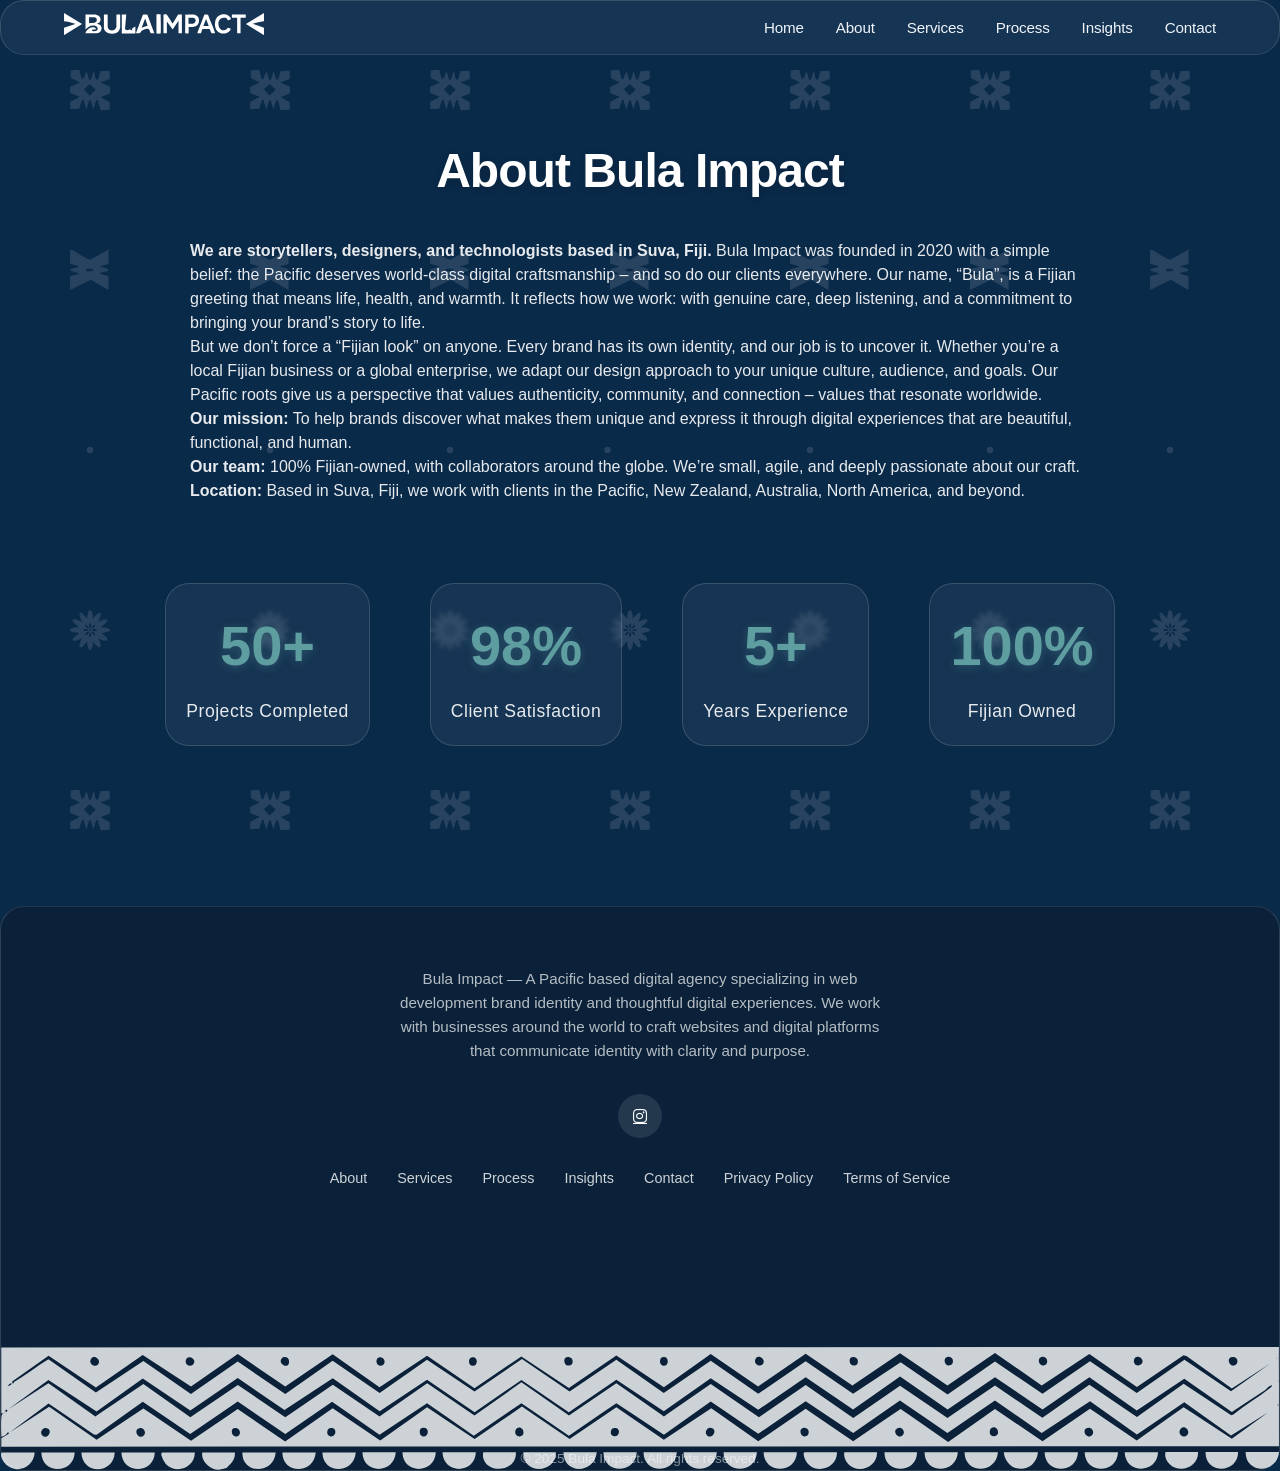
==== commit a8e8593a: "Add files via upload" ====
--- a/about.html
+++ b/about.html
@@ -15,12 +15,12 @@
     <div class="mobile-background" id="mobile-background"></div>
     
     <div class="content">
-        <!-- HEADER -->
         <header>
             <div class="container">
                 <div class="header-content">
                     <div class="logo">
                         <svg xmlns="http://www.w3.org/2000/svg" viewBox="0 0 575.41 63.76" preserveAspectRatio="xMidYMid meet">
+                            <!-- SVG paths unchanged -->
                             <path fill="#ffffff" d="M295.17,4.13c1.66.46,15.16,23.06,17.25,26.21,2.91-2.45,15.19-25.7,16.72-25.7h10.04v53.2s-.72.77-.77.77h-8.23s-.77-.72-.77-.77V22.63l-16.73,24.66-16.73-23.12v34.44h-9.78V4.12c2.42.43,6.91-.59,9.01,0h-.01Z"/>
                             <path fill="#ffffff" d="M61.77,58.1c2.66-9.83,15.66-20.54,26.09-16.03,2.26.98,4.03,2.54,3.77,5.23h-7.98c-.37,0-3.25.84-3.35,1.3,1.73,6.51,15.41,4.52,16.44-1.58,1.22-7.17-5.32-10.62-11.53-11.05-10.26-.71-16.57,4.64-23.44,11.33V4.12h28.56c1.35,0,7.77,2.78,9.17,3.69,7.43,4.80,7.84,16.69-.22,21.19-.79.44-3.89.66-3.55,2.1.15.62,6.33,2.16,7.97,3.35,7.19,5.24,5.11,17.95-2.48,21.68-.61.30-4.96,1.96-5.24,1.96h-34.23.02ZM72.06,29.31c7.97-2.17,25.49,1.55,21.89-12.35-.59-2.27-4.04-4.61-6.19-4.61h-15.70v16.96Z"/>
                             <path fill="#ffffff" d="M.01,63.75v-21.07l32.42-11.31c.62-.83-6.90-2.73-7.61-2.93-3.34-.94-6.91-1.83-10.30-2.57-4.03-.88-10.03-1.14-13.65-2.30-.38-.12-.65-.35-.87-.68V.02l51.97,31.61L0,63.76h0Z"/>
@@ -51,7 +51,6 @@
             </div>
         </header>
         
-        <!-- MAIN CONTENT -->
         <main class="container">
             <section class="section">
                 <h1 class="section-title">About Bula Impact</h1>
@@ -71,47 +70,45 @@
             </section>
         </main>
         
-        <!-- FOOTER -->
         <footer>
             <div class="footer-svg">
                 <svg viewBox="0 0 1532.36 147.3" xmlns="http://www.w3.org/2000/svg">
-                    <!-- same as index footer -->
-                    <path fill="#061d33" d="M.34,79.49L.31.49l1532-.49c-.19,13.32-.06,26.66.01,40l-.99,1.49,1,.51c.04,8.65.03,17.35,0,26-2.33,1.2-3.04,2.36,0,2-.04,16.32.05,32.68.02,49L.35,119.49c-.06-3.32.08-6.68,0-10l9-5.51c-.68-4.22-2.32.28-3.22.84-1.81,1.11-3.57,2.44-5.78,2.67-.06-6.91-.6-15.29,0-22,.23-2.63,0-3.75,2-5.99H.34ZM15.66,41.87c14.16-8.18,27.11-18.54,41.15-27.07l56.92,39.68,56.92-37.84,57.02,39.67,56.14-38.84,57.03,38.93,56.78-39.91,56.36,38.69,56.82-39.81,56.93,37.97,56.92-38.84,57.11,38.79,56.05-38.01,56.84,39.83,56.32-38.71,57.01,39.65,56.84-38.86,56.91,39.01,57-38.06,56.25,38.84,56.83-39.52,57.02,38.61,56.91-39.01,56.08,37.98,57.17-39.85,55.87,37.87,47.43-33.55-46.48,30.2-53.92-38.74-3.99-.94-55.9,37.88-57.03-39.62-57.08,37.83-56.07-39.03-56.99,39.02-56.85-38.75-57.1,38.87-56.06-38.14-57,39.14-56.85-38.88-56.13,39.87-57.03-37.91-56.9,39-57.02-38.03-56.14,38.06-56.93-38.99-57.01,38-56.15-39.8-56.83,38.84-57.02-38.93-56.03,39.03-57.9-38.04-56.13,39.04L56.99,10.61,13.33,41.51c.49,5.14,2.14.47,2.33.36ZM116.07,21.21c4.87-4.87-3.52-12.84-7.85-7.35s3.76,11.44,7.85,7.35ZM230.08,21.17c6.68-6.73-7.93-14.1-8.72-4.18-.42,5.26,5.85,7.07,8.72,4.18ZM336.57,13.64c-5.41,6.21,8.29,14.03,8.85,4.24.33-5.84-6.24-7.24-8.85-4.24ZM453.03,12.52c-4.8,1.42-3.67,11.89,3.59,9.66,5.79-1.77,3.46-11.75-3.59-9.66ZM564.03,12.48c-3.84,1.13-3.83,8.53,0,9.66,8.62,2.54,8.61-12.21,0-9.66ZM677.98,12.43c-4.17,1.45-3.06,9.37,1.87,9.86,8.37.84,7.15-13-1.87-9.86ZM793.03,12.41c-3.84,1.13-3.83,8.53,0,9.66,8.62,2.54,8.61-12.21,0-9.66ZM913.07,20.95c4.87-4.87-3.52-12.84-7.85-7.35s3.76,11.44,7.85,7.35ZM1019.98,12.32c-3.96,1.39-2.71,8.55,1.04,9.68,8.92,2.69,8.58-13.06-1.04-9.68ZM1133.98,12.29c-4.17,1.45-3.06,9.37,1.87,9.86,8.37.84,7.15-13-1.87-9.86ZM1246.98,12.25c-3.84,1.33-3.31,8.39,1.06,9.66,8.96,2.61,8.52-12.98-1.06-9.66ZM1367.08,20.81c6.68-6.73-7.93-14.1-8.72-4.18-.42,5.26,5.85,7.07,8.72,4.18ZM1481.08,20.77c3.07-3.10,1.39-9.18-4.26-8.85-9.75.56-2.22,15.39,4.26,8.85ZM1529.82,13v1c.65-.33.65-.67,0-1ZM1515.97,51.64c-13.42,8.73-26.86,17.41-40.13,26.36l-57.01-39.96-57.01,38-56.81-39.81-56.17,38.84-57.01-38.91-56.8,38.83-57.02-39.69-56.33,39.69-56.85-38.81-56.9,39.03-56.94-37.8-56.31,39.65-56.85-37.91-57.01,39.13-56.84-38.8-56.15,38.81-57.01-39.06-56.81,37.95-56.27-39.85-57.88,38.08-56.06-38.12-56.82,38.95-57.02-38.61-55.36,39.7-57.8-37.83L8.33,74.98l48.5-31.44,56.19,39.71,57.66-38.74,56.31,39.7,57.01-38.68,56.84,38.78,57-38.92,56,37.91,57.15-39.81,56.69,38.64,56.3-39.73,57.03,39.7,56.83-38.52,57.02,39.61,56.13-38.9,57.82,39.95,56.04-38.78,57.03,39.71,56.12-38.83,56.85,38.74,56.99-38.97,56.85,38.8,56.31-39.65,57.04,38.66,56.02-39.74,56.96,37.63,2.65-.94c13.74-11.4,29.78-20.22,43.58-31.46.82-.67,3.17-2.16,2.59-3.4-3.76.54-5.89,4.33-7.87,5.62ZM12.32,43.49c-2.36-.38-2.84,2.73-4.97,3.51.93.22,6.64-1.77,4.97-3.51ZM10.35,102.48l47.33-30.85,56.94,39.67,56.06-37.67,57.11,38.79,56.04-37.97,56.85,38.75,56.97-39.69,57.04,38.71,56.14-39.84,57.02,37.88,56.82-38.78,57.12,38.83,56.03-38.01,56.93,38.94,56.91-37.84,56.33,39.61,56.82-38.84,56.93,38.99,56.92-38.96,57.01,39.79,56.13-39.58,57.02,38.62,56.91-39.01,56.08,37.97,56.21-39.86,57.8,37.83,43.46-31.49-44.43,27.56-56.05-39.69-56.8,38.56-56.18-39.84-57.95,38.02-56.07-38.98-57.01,38.99-56.93-39.02-56.03,39.04-57.02-38.04-56.83,38.94-56.99-38.65-56.16,39.82-57.01-37.88-56.9,38.98-56.96-38.89-57.1,38.94-56.05-38.95-57.01,37.94-56.83-39.77-56.12,38.83-57.04-38.96-56.99,38.95-56.86-38.83-55.37,39.76-3.22-.36-54.4-37.31L10.35,102.48ZM7.33,75.5c-1.09-1.09-3.08.9-1.99,1.99s3.08-.9,1.99-1.99ZM3.84,78.49v1c.65-.33.65-.67,0-1ZM621,96.51c-6.11.54-6.05,11.14.74,10.8,7.58-.38,5.16-11.32-.74-10.8ZM1190,96.32c-6.11.54-6.05,11.14.74,10.8,7.58-.38,5.16-11.32-.74-10.8ZM1422.11,105.79c4.9-4.94-3.31-13.56-7.84-7.32-4.16,5.73,3.71,11.49,7.84,7.32ZM49.59,106.23c5.13,5.15,12.49-4.86,6.77-8.26s-10.89,4.13-6.77,8.26ZM171.1,106.19c4.12-4.14-.92-11.75-6.77-8.26-5.72,3.41,1.64,13.41,6.77,8.26ZM278.98,97.53c-3.5,1.23-3.1,8.92,2.09,9.71,8.09,1.22,6.96-12.9-2.09-9.71ZM394.05,97.56c-3.72,1.12-4.17,8.07.28,9.4,8.13,2.42,9.64-12.38-.28-9.4ZM503.98,97.47c-2.92.97-2.95,9.77,2.87,9.77,6.76,0,7.1-13.07-2.87-9.77ZM734.05,97.46c-3.72,1.12-4.17,8.07.28,9.4,8.13,2.42,9.64-12.38-.28-9.4ZM846.59,105.98c5.13,5.15,12.49-4.86,6.77-8.26s-10.89,4.13-6.77,8.26ZM961.01,97.34c-4.26,1.5-2.48,9.44,1.87,9.87,8.41.82,7.1-13.03-1.87-9.87ZM1081.1,105.9c4.12-4.14-.92-11.75-6.77-8.26s1.64,13.41,6.77,8.26ZM1308.1,105.83c4.12-4.14-.92-11.75-6.77-8.26s1.64,13.41,6.77,8.26Z"/>
-                    <path fill="#061d33" d="M232.35,126.42c.44,17.95-21.68,26.92-34.53,14.05-2.07-2.07-8.8-14.03-3.97-14.03h38.5Z"/>
-                    <path fill="#061d33" d="M136.35,126.45c-1.26,26.32-39.01,27.18-40,.01h40Z"/>
-                    <path fill="#061d33" d="M1002.35,126.17c.68,21.08-29.32,27.91-38.17,8.68-.69-1.5-3.43-8.67-.33-8.67h38.5Z"/>
-                    <path fill="#061d33" d="M521.35,126.33c-.92,26.13-39.6,26.86-40,.01h40Z"/>
-                    <path fill="#061d33" d="M1387.35,126.05c-.71,26.24-39.11,26.82-40,.01h40Z"/>
-                    <path fill="#061d33" d="M280.35,126.4c.67,5.58-1.48,9.49-4.95,13.55-.51.6-4.95,5.03-5.27,5.21-.42.23-8.75,2.11-9.23,2.13-9.67.39-21.66-10.6-19.55-20.88h39Z"/>
-                    <path fill="#061d33" d="M184.35,126.43c-1,26.39-39.04,26.74-40,.01h40Z"/>
-                    <path fill="#061d33" d="M88.35,126.46c-1.12,26.08-39.51,26.9-40,.01h40Z"/>
-                    <path fill="#061d33" d="M329.35,126.39c-1.88,25.9-40.32,27.17-40,.01h40Z"/>
-                    <path fill="#061d33" d="M1339.35,126.06c-.95,26.01-39.37,27.01-40,.01h40Z"/>
-                    <path fill="#061d33" d="M569.35,126.31c-.86,26.21-39.32,26.79-40,.01h40Z"/>
-                    <path fill="#061d33" d="M617.35,126.29c1.45,23-34.62,27.31-39.36,5.78-.28-1.26.07-5.77.36-5.77h39Z"/>
-                    <path fill="#061d33" d="M906.35,126.2c-1.12,26.08-39.51,26.9-40,.01h40Z"/>
-                    <path fill="#061d33" d="M1435.35,126.03c.61,14.55-14.71,23.83-27.99,18.50-6.67-2.68-13.31-11.16-11.01-18.49h39Z"/>
-                    <path fill="#061d33" d="M1291.35,126.08c-1.12,26.08-39.51,26.9-40,.01h40Z"/>
-                    <path fill="#061d33" d="M954.35,126.19c-.96,26.08-39.29,26.87-40,.01h40Z"/>
-                    <path fill="#061d33" d="M1050.35,126.15c.82,17.78-22.31,26.92-34.53,14.04-3.08-3.25-6.10-9.64-4.47-14.03h39Z"/>
-                    <path fill="#061d33" d="M1532.35,126c-1.9,26.03-40.17,26.9-40,.01h40Z"/>
-                    <path fill="#061d33" d="M665.35,126.28c-.03,26.15-40.10,27.13-39,.01h39Z"/>
-                    <path fill="#061d33" d="M425.35,126.36c-1.95,26.17-39.6,26.82-40,.01h40Z"/>
-                    <path fill="#061d33" d="M473.35,126.34c-1.63,26.11-39.42,26.91-40,.01h40Z"/>
-                    <path fill="#061d33" d="M3.35,126.49h2c11.65,0,23.35-.01,35,0-.69,15.16-17.21,25.12-30.70,17.21-5.02-2.94-11.05-10.57-9.36-16.67.33-1.20,2.66-.26,3.06-.54Z"/>
-                    <path fill="#061d33" d="M714.35,126.26c-2.51,26.03-39.94,27.19-40,.01h40Z"/>
-                    <path fill="#061d33" d="M762.35,126.25c-2,26.30-39.80,26.67-40,.01h40Z"/>
-                    <path fill="#061d33" d="M810.35,126.23c-1.95,26.17-39.60,26.82-40,.01h40Z"/>
-                    <path fill="#061d33" d="M1195.35,126.11c-1.82,26.16-39.95,26.66-40,.01h40Z"/>
-                    <path fill="#061d33" d="M377.35,126.37c-1.92,26.18-39.88,26.67-40,.01h40Z"/>
-                    <path fill="#061d33" d="M1483.35,126.02c-.08,26.29-39.67,26.96-39,.01h39Z"/>
-                    <path fill="#061d33" d="M1243.35,126.09c-2.82,26.40-37.84,26.61-41,.01h41Z"/>
-                    <path fill="#061d33" d="M858.35,126.22c-2.03,26.14-39.34,26.87-40,.01h40Z"/>
-                    <path fill="#061d33" d="M1147.35,126.12c-1.92,26.18-39.88,26.67-40,.01h40Z"/>
-                    <path fill="#061d33" d="M1098.35,126.14c0,26.28-39.73,26.84-39,.01h39Z"/>
-                    <path fill="#061d33" d="M1532.34,70c-3.04.36-2.33-.80,0-2,0,.56,0,1.40,0,2Z"/>
-                    <path fill="#061d33" d="M1532.33,42l-1-.51.99-1.49c0,.59,0,1.42,0,2Z"/>
-                    <path fill="#061d33" d="M1529.82,13c.65.33.65.67,0,1v-1Z"/>
+                    <path fill="#ffffff" d="M.34,79.49L.31.49l1532-.49c-.19,13.32-.06,26.66.01,40l-.99,1.49,1,.51c.04,8.65.03,17.35,0,26-2.33,1.2-3.04,2.36,0,2-.04,16.32.05,32.68.02,49L.35,119.49c-.06-3.32.08-6.68,0-10l9-5.51c-.68-4.22-2.32.28-3.22.84-1.81,1.11-3.57,2.44-5.78,2.67-.06-6.91-.6-15.29,0-22,.23-2.63,0-3.75,2-5.99H.34ZM15.66,41.87c14.16-8.18,27.11-18.54,41.15-27.07l56.92,39.68,56.92-37.84,57.02,39.67,56.14-38.84,57.03,38.93,56.78-39.91,56.36,38.69,56.82-39.81,56.93,37.97,56.92-38.84,57.11,38.79,56.05-38.01,56.84,39.83,56.32-38.71,57.01,39.65,56.84-38.86,56.91,39.01,57-38.06,56.25,38.84,56.83-39.52,57.02,38.61,56.91-39.01,56.08,37.98,57.17-39.85,55.87,37.87,47.43-33.55-46.48,30.2-53.92-38.74-3.99-.94-55.9,37.88-57.03-39.62-57.08,37.83-56.07-39.03-56.99,39.02-56.85-38.75-57.1,38.87-56.06-38.14-57,39.14-56.85-38.88-56.13,39.87-57.03-37.91-56.9,39-57.02-38.03-56.14,38.06-56.93-38.99-57.01,38-56.15-39.8-56.83,38.84-57.02-38.93-56.03,39.03-57.9-38.04-56.13,39.04L56.99,10.61,13.33,41.51c.49,5.14,2.14.47,2.33.36ZM116.07,21.21c4.87-4.87-3.52-12.84-7.85-7.35s3.76,11.44,7.85,7.35ZM230.08,21.17c6.68-6.73-7.93-14.1-8.72-4.18-.42,5.26,5.85,7.07,8.72,4.18ZM336.57,13.64c-5.41,6.21,8.29,14.03,8.85,4.24.33-5.84-6.24-7.24-8.85-4.24ZM453.03,12.52c-4.8,1.42-3.67,11.89,3.59,9.66,5.79-1.77,3.46-11.75-3.59-9.66ZM564.03,12.48c-3.84,1.13-3.83,8.53,0,9.66,8.62,2.54,8.61-12.21,0-9.66ZM677.98,12.43c-4.17,1.45-3.06,9.37,1.87,9.86,8.37.84,7.15-13-1.87-9.86ZM793.03,12.41c-3.84,1.13-3.83,8.53,0,9.66,8.62,2.54,8.61-12.21,0-9.66ZM913.07,20.95c4.87-4.87-3.52-12.84-7.85-7.35s3.76,11.44,7.85,7.35ZM1019.98,12.32c-3.96,1.39-2.71,8.55,1.04,9.68,8.92,2.69,8.58-13.06-1.04-9.68ZM1133.98,12.29c-4.17,1.45-3.06,9.37,1.87,9.86,8.37.84,7.15-13-1.87-9.86ZM1246.98,12.25c-3.84,1.33-3.31,8.39,1.06,9.66,8.96,2.61,8.52-12.98-1.06-9.66ZM1367.08,20.81c6.68-6.73-7.93-14.1-8.72-4.18-.42,5.26,5.85,7.07,8.72,4.18ZM1481.08,20.77c3.07-3.10,1.39-9.18-4.26-8.85-9.75.56-2.22,15.39,4.26,8.85ZM1529.82,13v1c.65-.33.65-.67,0-1ZM1515.97,51.64c-13.42,8.73-26.86,17.41-40.13,26.36l-57.01-39.96-57.01,38-56.81-39.81-56.17,38.84-57.01-38.91-56.8,38.83-57.02-39.69-56.33,39.69-56.85-38.81-56.9,39.03-56.94-37.8-56.31,39.65-56.85-37.91-57.01,39.13-56.84-38.8-56.15,38.81-57.01-39.06-56.81,37.95-56.27-39.85-57.88,38.08-56.06-38.12-56.82,38.95-57.02-38.61-55.36,39.7-57.8-37.83L8.33,74.98l48.5-31.44,56.19,39.71,57.66-38.74,56.31,39.7,57.01-38.68,56.84,38.78,57-38.92,56,37.91,57.15-39.81,56.69,38.64,56.3-39.73,57.03,39.7,56.83-38.52,57.02,39.61,56.13-38.9,57.82,39.95,56.04-38.78,57.03,39.71,56.12-38.83,56.85,38.74,56.99-38.97,56.85,38.8,56.31-39.65,57.04,38.66,56.02-39.74,56.96,37.63,2.65-.94c13.74-11.4,29.78-20.22,43.58-31.46.82-.67,3.17-2.16,2.59-3.4-3.76.54-5.89,4.33-7.87,5.62ZM12.32,43.49c-2.36-.38-2.84,2.73-4.97,3.51.93.22,6.64-1.77,4.97-3.51ZM10.35,102.48l47.33-30.85,56.94,39.67,56.06-37.67,57.11,38.79,56.04-37.97,56.85,38.75,56.97-39.69,57.04,38.71,56.14-39.84,57.02,37.88,56.82-38.78,57.12,38.83,56.03-38.01,56.93,38.94,56.91-37.84,56.33,39.61,56.82-38.84,56.93,38.99,56.92-38.96,57.01,39.79,56.13-39.58,57.02,38.62,56.91-39.01,56.08,37.97,56.21-39.86,57.8,37.83,43.46-31.49-44.43,27.56-56.05-39.69-56.8,38.56-56.18-39.84-57.95,38.02-56.07-38.98-57.01,38.99-56.93-39.02-56.03,39.04-57.02-38.04-56.83,38.94-56.99-38.65-56.16,39.82-57.01-37.88-56.9,38.98-56.96-38.89-57.1,38.94-56.05-38.95-57.01,37.94-56.83-39.77-56.12,38.83-57.04-38.96-56.99,38.95-56.86-38.83-55.37,39.76-3.22-.36-54.4-37.31L10.35,102.48ZM7.33,75.5c-1.09-1.09-3.08.9-1.99,1.99s3.08-.9,1.99-1.99ZM3.84,78.49v1c.65-.33.65-.67,0-1ZM621,96.51c-6.11.54-6.05,11.14.74,10.8,7.58-.38,5.16-11.32-.74-10.8ZM1190,96.32c-6.11.54-6.05,11.14.74,10.8,7.58-.38,5.16-11.32-.74-10.8ZM1422.11,105.79c4.9-4.94-3.31-13.56-7.84-7.32-4.16,5.73,3.71,11.49,7.84,7.32ZM49.59,106.23c5.13,5.15,12.49-4.86,6.77-8.26s-10.89,4.13-6.77,8.26ZM171.1,106.19c4.12-4.14-.92-11.75-6.77-8.26-5.72,3.41,1.64,13.41,6.77,8.26ZM278.98,97.53c-3.5,1.23-3.1,8.92,2.09,9.71,8.09,1.22,6.96-12.9-2.09-9.71ZM394.05,97.56c-3.72,1.12-4.17,8.07.28,9.4,8.13,2.42,9.64-12.38-.28-9.4ZM503.98,97.47c-2.92.97-2.95,9.77,2.87,9.77,6.76,0,7.1-13.07-2.87-9.77ZM734.05,97.46c-3.72,1.12-4.17,8.07.28,9.4,8.13,2.42,9.64-12.38-.28-9.4ZM846.59,105.98c5.13,5.15,12.49-4.86,6.77-8.26s-10.89,4.13-6.77,8.26ZM961.01,97.34c-4.26,1.5-2.48,9.44,1.87,9.87,8.41.82,7.1-13.03-1.87-9.87ZM1081.1,105.9c4.12-4.14-.92-11.75-6.77-8.26s1.64,13.41,6.77,8.26ZM1308.1,105.83c4.12-4.14-.92-11.75-6.77-8.26s1.64,13.41,6.77,8.26Z"/>
+                    <path fill="#ffffff" d="M232.35,126.42c.44,17.95-21.68,26.92-34.53,14.05-2.07-2.07-8.8-14.03-3.97-14.03h38.5Z"/>
+                    <path fill="#ffffff" d="M136.35,126.45c-1.26,26.32-39.01,27.18-40,.01h40Z"/>
+                    <path fill="#ffffff" d="M1002.35,126.17c.68,21.08-29.32,27.91-38.17,8.68-.69-1.5-3.43-8.67-.33-8.67h38.5Z"/>
+                    <path fill="#ffffff" d="M521.35,126.33c-.92,26.13-39.6,26.86-40,.01h40Z"/>
+                    <path fill="#ffffff" d="M1387.35,126.05c-.71,26.24-39.11,26.82-40,.01h40Z"/>
+                    <path fill="#ffffff" d="M280.35,126.4c.67,5.58-1.48,9.49-4.95,13.55-.51.6-4.95,5.03-5.27,5.21-.42.23-8.75,2.11-9.23,2.13-9.67.39-21.66-10.6-19.55-20.88h39Z"/>
+                    <path fill="#ffffff" d="M184.35,126.43c-1,26.39-39.04,26.74-40,.01h40Z"/>
+                    <path fill="#ffffff" d="M88.35,126.46c-1.12,26.08-39.51,26.9-40,.01h40Z"/>
+                    <path fill="#ffffff" d="M329.35,126.39c-1.88,25.9-40.32,27.17-40,.01h40Z"/>
+                    <path fill="#ffffff" d="M1339.35,126.06c-.95,26.01-39.37,27.01-40,.01h40Z"/>
+                    <path fill="#ffffff" d="M569.35,126.31c-.86,26.21-39.32,26.79-40,.01h40Z"/>
+                    <path fill="#ffffff" d="M617.35,126.29c1.45,23-34.62,27.31-39.36,5.78-.28-1.26.07-5.77.36-5.77h39Z"/>
+                    <path fill="#ffffff" d="M906.35,126.2c-1.12,26.08-39.51,26.9-40,.01h40Z"/>
+                    <path fill="#ffffff" d="M1435.35,126.03c.61,14.55-14.71,23.83-27.99,18.50-6.67-2.68-13.31-11.16-11.01-18.49h39Z"/>
+                    <path fill="#ffffff" d="M1291.35,126.08c-1.12,26.08-39.51,26.9-40,.01h40Z"/>
+                    <path fill="#ffffff" d="M954.35,126.19c-.96,26.08-39.29,26.87-40,.01h40Z"/>
+                    <path fill="#ffffff" d="M1050.35,126.15c.82,17.78-22.31,26.92-34.53,14.04-3.08-3.25-6.10-9.64-4.47-14.03h39Z"/>
+                    <path fill="#ffffff" d="M1532.35,126c-1.9,26.03-40.17,26.9-40,.01h40Z"/>
+                    <path fill="#ffffff" d="M665.35,126.28c-.03,26.15-40.10,27.13-39,.01h39Z"/>
+                    <path fill="#ffffff" d="M425.35,126.36c-1.95,26.17-39.6,26.82-40,.01h40Z"/>
+                    <path fill="#ffffff" d="M473.35,126.34c-1.63,26.11-39.42,26.91-40,.01h40Z"/>
+                    <path fill="#ffffff" d="M3.35,126.49h2c11.65,0,23.35-.01,35,0-.69,15.16-17.21,25.12-30.70,17.21-5.02-2.94-11.05-10.57-9.36-16.67.33-1.20,2.66-.26,3.06-.54Z"/>
+                    <path fill="#ffffff" d="M714.35,126.26c-2.51,26.03-39.94,27.19-40,.01h40Z"/>
+                    <path fill="#ffffff" d="M762.35,126.25c-2,26.30-39.80,26.67-40,.01h40Z"/>
+                    <path fill="#ffffff" d="M810.35,126.23c-1.95,26.17-39.60,26.82-40,.01h40Z"/>
+                    <path fill="#ffffff" d="M1195.35,126.11c-1.82,26.16-39.95,26.66-40,.01h40Z"/>
+                    <path fill="#ffffff" d="M377.35,126.37c-1.92,26.18-39.88,26.67-40,.01h40Z"/>
+                    <path fill="#ffffff" d="M1483.35,126.02c-.08,26.29-39.67,26.96-39,.01h39Z"/>
+                    <path fill="#ffffff" d="M1243.35,126.09c-2.82,26.40-37.84,26.61-41,.01h41Z"/>
+                    <path fill="#ffffff" d="M858.35,126.22c-2.03,26.14-39.34,26.87-40,.01h40Z"/>
+                    <path fill="#ffffff" d="M1147.35,126.12c-1.92,26.18-39.88,26.67-40,.01h40Z"/>
+                    <path fill="#ffffff" d="M1098.35,126.14c0,26.28-39.73,26.84-39,.01h39Z"/>
+                    <path fill="#ffffff" d="M1532.34,70c-3.04.36-2.33-.80,0-2,0,.56,0,1.40,0,2Z"/>
+                    <path fill="#ffffff" d="M1532.33,42l-1-.51.99-1.49c0,.59,0,1.42,0,2Z"/>
+                    <path fill="#ffffff" d="M1529.82,13c.65.33.65.67,0,1v-1Z"/>
                 </svg>
             </div>
             <div class="footer-content container">
@@ -131,46 +128,6 @@
             </div>
             <p class="footer-text">© 2025 Bula Impact. All rights reserved.</p>
         </footer>
-        <div class="footer-bottom-svg">
-            <svg viewBox="0 0 1532.36 147.3" xmlns="http://www.w3.org/2000/svg">
-                <path fill="#ffffff" d="M.34,79.49L.31.49l1532-.49c-.19,13.32-.06,26.66.01,40l-.99,1.49,1,.51c.04,8.65.03,17.35,0,26-2.33,1.2-3.04,2.36,0,2-.04,16.32.05,32.68.02,49L.35,119.49c-.06-3.32.08-6.68,0-10l9-5.51c-.68-4.22-2.32.28-3.22.84-1.81,1.11-3.57,2.44-5.78,2.67-.06-6.91-.6-15.29,0-22,.23-2.63,0-3.75,2-5.99H.34ZM15.66,41.87c14.16-8.18,27.11-18.54,41.15-27.07l56.92,39.68,56.92-37.84,57.02,39.67,56.14-38.84,57.03,38.93,56.78-39.91,56.36,38.69,56.82-39.81,56.93,37.97,56.92-38.84,57.11,38.79,56.05-38.01,56.84,39.83,56.32-38.71,57.01,39.65,56.84-38.86,56.91,39.01,57-38.06,56.25,38.84,56.83-39.52,57.02,38.61,56.91-39.01,56.08,37.98,57.17-39.85,55.87,37.87,47.43-33.55-46.48,30.2-53.92-38.74-3.99-.94-55.9,37.88-57.03-39.62-57.08,37.83-56.07-39.03-56.99,39.02-56.85-38.75-57.1,38.87-56.06-38.14-57,39.14-56.85-38.88-56.13,39.87-57.03-37.91-56.9,39-57.02-38.03-56.14,38.06-56.93-38.99-57.01,38-56.15-39.8-56.83,38.84-57.02-38.93-56.03,39.03-57.9-38.04-56.13,39.04L56.99,10.61,13.33,41.51c.49,5.14,2.14.47,2.33.36ZM116.07,21.21c4.87-4.87-3.52-12.84-7.85-7.35s3.76,11.44,7.85,7.35ZM230.08,21.17c6.68-6.73-7.93-14.1-8.72-4.18-.42,5.26,5.85,7.07,8.72,4.18ZM336.57,13.64c-5.41,6.21,8.29,14.03,8.85,4.24.33-5.84-6.24-7.24-8.85-4.24ZM453.03,12.52c-4.8,1.42-3.67,11.89,3.59,9.66,5.79-1.77,3.46-11.75-3.59-9.66ZM564.03,12.48c-3.84,1.13-3.83,8.53,0,9.66,8.62,2.54,8.61-12.21,0-9.66ZM677.98,12.43c-4.17,1.45-3.06,9.37,1.87,9.86,8.37.84,7.15-13-1.87-9.86ZM793.03,12.41c-3.84,1.13-3.83,8.53,0,9.66,8.62,2.54,8.61-12.21,0-9.66ZM913.07,20.95c4.87-4.87-3.52-12.84-7.85-7.35s3.76,11.44,7.85,7.35ZM1019.98,12.32c-3.96,1.39-2.71,8.55,1.04,9.68,8.92,2.69,8.58-13.06-1.04-9.68ZM1133.98,12.29c-4.17,1.45-3.06,9.37,1.87,9.86,8.37.84,7.15-13-1.87-9.86ZM1246.98,12.25c-3.84,1.33-3.31,8.39,1.06,9.66,8.96,2.61,8.52-12.98-1.06-9.66ZM1367.08,20.81c6.68-6.73-7.93-14.1-8.72-4.18-.42,5.26,5.85,7.07,8.72,4.18ZM1481.08,20.77c3.07-3.10,1.39-9.18-4.26-8.85-9.75.56-2.22,15.39,4.26,8.85ZM1529.82,13v1c.65-.33.65-.67,0-1ZM1515.97,51.64c-13.42,8.73-26.86,17.41-40.13,26.36l-57.01-39.96-57.01,38-56.81-39.81-56.17,38.84-57.01-38.91-56.8,38.83-57.02-39.69-56.33,39.69-56.85-38.81-56.9,39.03-56.94-37.8-56.31,39.65-56.85-37.91-57.01,39.13-56.84-38.8-56.15,38.81-57.01-39.06-56.81,37.95-56.27-39.85-57.88,38.08-56.06-38.12-56.82,38.95-57.02-38.61-55.36,39.7-57.8-37.83L8.33,74.98l48.5-31.44,56.19,39.71,57.66-38.74,56.31,39.7,57.01-38.68,56.84,38.78,57-38.92,56,37.91,57.15-39.81,56.69,38.64,56.3-39.73,57.03,39.7,56.83-38.52,57.02,39.61,56.13-38.9,57.82,39.95,56.04-38.78,57.03,39.71,56.12-38.83,56.85,38.74,56.99-38.97,56.85,38.8,56.31-39.65,57.04,38.66,56.02-39.74,56.96,37.63,2.65-.94c13.74-11.4,29.78-20.22,43.58-31.46.82-.67,3.17-2.16,2.59-3.4-3.76.54-5.89,4.33-7.87,5.62ZM12.32,43.49c-2.36-.38-2.84,2.73-4.97,3.51.93.22,6.64-1.77,4.97-3.51ZM10.35,102.48l47.33-30.85,56.94,39.67,56.06-37.67,57.11,38.79,56.04-37.97,56.85,38.75,56.97-39.69,57.04,38.71,56.14-39.84,57.02,37.88,56.82-38.78,57.12,38.83,56.03-38.01,56.93,38.94,56.91-37.84,56.33,39.61,56.82-38.84,56.93,38.99,56.92-38.96,57.01,39.79,56.13-39.58,57.02,38.62,56.91-39.01,56.08,37.97,56.21-39.86,57.8,37.83,43.46-31.49-44.43,27.56-56.05-39.69-56.8,38.56-56.18-39.84-57.95,38.02-56.07-38.98-57.01,38.99-56.93-39.02-56.03,39.04-57.02-38.04-56.83,38.94-56.99-38.65-56.16,39.82-57.01-37.88-56.9,38.98-56.96-38.89-57.1,38.94-56.05-38.95-57.01,37.94-56.83-39.77-56.12,38.83-57.04-38.96-56.99,38.95-56.86-38.83-55.37,39.76-3.22-.36-54.4-37.31L10.35,102.48ZM7.33,75.5c-1.09-1.09-3.08.9-1.99,1.99s3.08-.9,1.99-1.99ZM3.84,78.49v1c.65-.33.65-.67,0-1ZM621,96.51c-6.11.54-6.05,11.14.74,10.8,7.58-.38,5.16-11.32-.74-10.8ZM1190,96.32c-6.11.54-6.05,11.14.74,10.8,7.58-.38,5.16-11.32-.74-10.8ZM1422.11,105.79c4.9-4.94-3.31-13.56-7.84-7.32-4.16,5.73,3.71,11.49,7.84,7.32ZM49.59,106.23c5.13,5.15,12.49-4.86,6.77-8.26s-10.89,4.13-6.77,8.26ZM171.1,106.19c4.12-4.14-.92-11.75-6.77-8.26-5.72,3.41,1.64,13.41,6.77,8.26ZM278.98,97.53c-3.5,1.23-3.1,8.92,2.09,9.71,8.09,1.22,6.96-12.9-2.09-9.71ZM394.05,97.56c-3.72,1.12-4.17,8.07.28,9.4,8.13,2.42,9.64-12.38-.28-9.4ZM503.98,97.47c-2.92.97-2.95,9.77,2.87,9.77,6.76,0,7.1-13.07-2.87-9.77ZM734.05,97.46c-3.72,1.12-4.17,8.07.28,9.4,8.13,2.42,9.64-12.38-.28-9.4ZM846.59,105.98c5.13,5.15,12.49-4.86,6.77-8.26s-10.89,4.13-6.77,8.26ZM961.01,97.34c-4.26,1.5-2.48,9.44,1.87,9.87,8.41.82,7.1-13.03-1.87-9.87ZM1081.1,105.9c4.12-4.14-.92-11.75-6.77-8.26s1.64,13.41,6.77,8.26ZM1308.1,105.83c4.12-4.14-.92-11.75-6.77-8.26s1.64,13.41,6.77,8.26Z"/>
-                <path fill="#ffffff" d="M232.35,126.42c.44,17.95-21.68,26.92-34.53,14.05-2.07-2.07-8.8-14.03-3.97-14.03h38.5Z"/>
-                <path fill="#ffffff" d="M136.35,126.45c-1.26,26.32-39.01,27.18-40,.01h40Z"/>
-                <path fill="#ffffff" d="M1002.35,126.17c.68,21.08-29.32,27.91-38.17,8.68-.69-1.5-3.43-8.67-.33-8.67h38.5Z"/>
-                <path fill="#ffffff" d="M521.35,126.33c-.92,26.13-39.6,26.86-40,.01h40Z"/>
-                <path fill="#ffffff" d="M1387.35,126.05c-.71,26.24-39.11,26.82-40,.01h40Z"/>
-                <path fill="#ffffff" d="M280.35,126.4c.67,5.58-1.48,9.49-4.95,13.55-.51.6-4.95,5.03-5.27,5.21-.42.23-8.75,2.11-9.23,2.13-9.67.39-21.66-10.6-19.55-20.88h39Z"/>
-                <path fill="#ffffff" d="M184.35,126.43c-1,26.39-39.04,26.74-40,.01h40Z"/>
-                <path fill="#ffffff" d="M88.35,126.46c-1.12,26.08-39.51,26.9-40,.01h40Z"/>
-                <path fill="#ffffff" d="M329.35,126.39c-1.88,25.9-40.32,27.17-40,.01h40Z"/>
-                <path fill="#ffffff" d="M1339.35,126.06c-.95,26.01-39.37,27.01-40,.01h40Z"/>
-                <path fill="#ffffff" d="M569.35,126.31c-.86,26.21-39.32,26.79-40,.01h40Z"/>
-                <path fill="#ffffff" d="M617.35,126.29c1.45,23-34.62,27.31-39.36,5.78-.28-1.26.07-5.77.36-5.77h39Z"/>
-                <path fill="#ffffff" d="M906.35,126.2c-1.12,26.08-39.51,26.9-40,.01h40Z"/>
-                <path fill="#ffffff" d="M1435.35,126.03c.61,14.55-14.71,23.83-27.99,18.50-6.67-2.68-13.31-11.16-11.01-18.49h39Z"/>
-                <path fill="#ffffff" d="M1291.35,126.08c-1.12,26.08-39.51,26.9-40,.01h40Z"/>
-                <path fill="#ffffff" d="M954.35,126.19c-.96,26.08-39.29,26.87-40,.01h40Z"/>
-                <path fill="#ffffff" d="M1050.35,126.15c.82,17.78-22.31,26.92-34.53,14.04-3.08-3.25-6.10-9.64-4.47-14.03h39Z"/>
-                <path fill="#ffffff" d="M1532.35,126c-1.9,26.03-40.17,26.9-40,.01h40Z"/>
-                <path fill="#ffffff" d="M665.35,126.28c-.03,26.15-40.10,27.13-39,.01h39Z"/>
-                <path fill="#ffffff" d="M425.35,126.36c-1.95,26.17-39.6,26.82-40,.01h40Z"/>
-                <path fill="#ffffff" d="M473.35,126.34c-1.63,26.11-39.42,26.91-40,.01h40Z"/>
-                <path fill="#ffffff" d="M3.35,126.49h2c11.65,0,23.35-.01,35,0-.69,15.16-17.21,25.12-30.70,17.21-5.02-2.94-11.05-10.57-9.36-16.67.33-1.20,2.66-.26,3.06-.54Z"/>
-                <path fill="#ffffff" d="M714.35,126.26c-2.51,26.03-39.94,27.19-40,.01h40Z"/>
-                <path fill="#ffffff" d="M762.35,126.25c-2,26.30-39.80,26.67-40,.01h40Z"/>
-                <path fill="#ffffff" d="M810.35,126.23c-1.95,26.17-39.60,26.82-40,.01h40Z"/>
-                <path fill="#ffffff" d="M1195.35,126.11c-1.82,26.16-39.95,26.66-40,.01h40Z"/>
-                <path fill="#ffffff" d="M377.35,126.37c-1.92,26.18-39.88,26.67-40,.01h40Z"/>
-                <path fill="#ffffff" d="M1483.35,126.02c-.08,26.29-39.67,26.96-39,.01h39Z"/>
-                <path fill="#ffffff" d="M1243.35,126.09c-2.82,26.40-37.84,26.61-41,.01h41Z"/>
-                <path fill="#ffffff" d="M858.35,126.22c-2.03,26.14-39.34,26.87-40,.01h40Z"/>
-                <path fill="#ffffff" d="M1147.35,126.12c-1.92,26.18-39.88,26.67-40,.01h40Z"/>
-                <path fill="#ffffff" d="M1098.35,126.14c0,26.28-39.73,26.84-39,.01h39Z"/>
-                <path fill="#ffffff" d="M1532.34,70c-3.04.36-2.33-.80,0-2,0,.56,0,1.40,0,2Z"/>
-                <path fill="#ffffff" d="M1532.33,42l-1-.51.99-1.49c0,.59,0,1.42,0,2Z"/>
-                <path fill="#ffffff" d="M1529.82,13c.65.33.65.67,0,1v-1Z"/>
-            </svg>
-        </div>
     </div>
 
     <script src="script.js"></script>
--- a/style.css
+++ b/style.css
@@ -1,873 +1,853 @@
+/* ===== RESET & BASE ===== */
 * {
-    margin: 0;
-    padding: 0;
-    box-sizing: border-box;
-    font-family: 'Segoe UI', Tahoma, Geneva, Verdana, sans-serif;
+  margin: 0;
+  padding: 0;
+  box-sizing: border-box;
 }
 
 body {
-    overflow-x: hidden;
-    background: #0a2a4a;
-    color: #fff;
-    line-height: 1.6;
-}
-
+  background: #0a2a4a; /* solid dark blue from color.css */
+  color: #f0f4fa;
+  font-family: -apple-system, BlinkMacSystemFont, 'Segoe UI', Roboto, Helvetica, Arial, sans-serif;
+  font-weight: 400;
+  line-height: 1.5;
+  -webkit-font-smoothing: antialiased;
+  -moz-osx-font-smoothing: grayscale;
+  overflow-x: hidden;
+}
+
+/* ===== BACKGROUND CANVAS ===== */
 #background-canvas {
-    position: fixed;
-    top: 0;
-    left: 0;
-    width: 100%;
-    height: 100%;
-    z-index: -1;
-    opacity: 0.15;
+  position: fixed;
+  top: 0;
+  left: 0;
+  width: 100%;
+  height: 100%;
+  z-index: -1;
+  opacity: 0.12;
+  pointer-events: none;
+  filter: hue-rotate(0deg);
+  animation: hueRotate 30s linear infinite;
+}
+
+@keyframes hueRotate {
+  0% { filter: hue-rotate(0deg); }
+  50% { filter: hue-rotate(30deg); }
+  100% { filter: hue-rotate(0deg); }
 }
 
 .mobile-background {
-    display: none;
-}
-
+  display: none;
+}
+
+/* ===== CONTENT WRAPPER ===== */
 .content {
-    position: relative;
-    z-index: 10;
-    min-height: 100vh;
-}
-
+  position: relative;
+  z-index: 10;
+  min-height: 100vh;
+}
+
+/* ===== CONTAINER ===== */
 .container {
-    max-width: 1200px;
-    margin: 0 auto;
-    padding: 0 20px;
-}
-
+  max-width: 1200px;
+  margin: 0 auto;
+  padding: 0 24px;
+}
+
+/* ===== GLASS CARD STYLES with LIQUID FILTER ===== */
+.glass-card,
+header,
+.service-card,
+.process-step,
+.insight-article,
+.contact-form,
+footer {
+  backdrop-filter: url(#liquid-filter) blur(2px);
+  -webkit-backdrop-filter: url(#liquid-filter) blur(2px);
+  background: rgba(255, 255, 255, 0.05);
+  border: 1px solid rgba(255, 255, 255, 0.15);
+  border-radius: 24px;
+  transition: all 0.3s ease;
+}
+
+/* Glossy overlay for all glass cards */
+.glass-card {
+  position: relative;
+  overflow: hidden;
+}
+
+.glass-card::after {
+  content: '';
+  position: absolute;
+  top: 0;
+  left: 0;
+  width: 100%;
+  height: 100%;
+  background: linear-gradient(135deg, rgba(255,255,255,0.2) 0%, rgba(255,255,255,0) 60%);
+  pointer-events: none;
+  border-radius: inherit;
+  z-index: 1;
+}
+
+.glass-card > * {
+  position: relative;
+  z-index: 2;
+}
+
+/* Header specific */
 header {
-    padding: 15px 0;
-    background: rgba(10, 42, 74, 0.95);
-    border-bottom: 1px solid rgba(255, 255, 255, 0.1);
-    backdrop-filter: blur(10px);
-    position: sticky;
-    top: 0;
-    z-index: 100;
-    box-shadow: 0 2px 10px rgba(0, 0, 0, 0.2);
+  position: sticky;
+  top: 0;
+  z-index: 100;
+  padding: 12px 0;
+  animation: slideDown 0.6s ease-out;
+  border-bottom: 1px solid rgba(255,255,255,0.1);
+}
+
+@keyframes slideDown {
+  from { transform: translateY(-100%); opacity: 0; }
+  to { transform: translateY(0); opacity: 1; }
 }
 
 .header-content {
-    display: flex;
-    justify-content: space-between;
-    align-items: center;
+  display: flex;
+  justify-content: space-between;
+  align-items: center;
 }
 
 .logo {
-    width: 200px;
+  width: 200px;
 }
 
 .logo svg {
-    width: 100%;
-    height: auto;
-}
-
-.cls-1, .cls-2 {
-    fill: #ffffff;
+  width: 100%;
+  height: auto;
+  fill: #ffffff;
+  transition: fill 0.3s ease;
+}
+
+.logo:hover svg {
+  fill: #5f9ea0;
 }
 
 nav ul {
-    display: flex;
-    list-style: none;
-    gap: 30px;
+  display: flex;
+  list-style: none;
+  gap: 32px;
 }
 
 nav a {
-    text-decoration: none;
-    color: #ffffff;
-    font-weight: 600;
-    font-size: 1rem;
-    transition: color 0.3s ease;
-    position: relative;
-    font-family: 'Poppins', sans-serif;
-    letter-spacing: 0.5px;
-    text-transform: uppercase;
-    font-weight: 600;
-    font-size: 0.95rem;
+  text-decoration: none;
+  color: #f0f4fa;
+  font-weight: 500;
+  font-size: 0.95rem;
+  transition: color 0.2s ease;
+  position: relative;
+  letter-spacing: -0.01em;
 }
 
 nav a:hover {
-    color: #19c4bb;
-}
-
-nav a:after {
-    content: '';
-    position: absolute;
-    width: 0;
-    height: 2px;
-    bottom: -5px;
-    left: 0;
-    background: #19c4bb;
-    transition: width 0.3s ease;
-}
-
-nav a:hover:after {
-    width: 100%;
+  color: #5f9ea0;
+}
+
+nav a::after {
+  content: '';
+  position: absolute;
+  width: 0;
+  height: 1px;
+  bottom: -4px;
+  left: 0;
+  background: #5f9ea0;
+  transition: width 0.2s ease;
+}
+
+nav a:hover::after {
+  width: 100%;
 }
 
 .mobile-menu-btn {
-    display: none;
-    background: none;
-    border: none;
-    font-size: 1.5rem;
-    color: #ffffff;
-    cursor: pointer;
-}
-
+  display: none;
+  background: none;
+  border: none;
+  font-size: 1.5rem;
+  color: #ffffff;
+  cursor: pointer;
+}
+
+/* ===== HERO SECTION (no glass) ===== */
 .hero {
-    text-align: center;
-    padding: 150px 0 120px;
-    background: linear-gradient(rgba(10, 42, 74, 0.9), rgba(25, 80, 120, 0.9));
-    color: white;
-    margin-bottom: 80px;
-    border-radius: 0 0 30px 30px;
-    box-shadow: 0 10px 30px rgba(0, 0, 0, 0.2);
-    position: relative;
-    overflow: hidden;
-}
-
-.hero-content {
-    position: relative;
-    z-index: 2;
-}
-
-h1 {
-    font-size: 3.5rem;
-    margin-bottom: 20px;
-    text-shadow: 0 2px 10px rgba(0, 0, 0, 0.3);
+  text-align: center;
+  padding: 160px 0 120px;
+  background: transparent;
+  margin-bottom: 60px;
+  animation: fadeInUp 1s ease-out;
+}
+
+@keyframes fadeInUp {
+  from { opacity: 0; transform: translateY(30px); }
+  to { opacity: 1; transform: translateY(0); }
+}
+
+.hero h1 {
+  font-size: 4rem;
+  font-weight: 600;
+  letter-spacing: -0.02em;
+  max-width: 900px;
+  margin: 0 auto 20px;
+  line-height: 1.1;
+  background: linear-gradient(135deg, #fff, #b0e0e6);
+  -webkit-background-clip: text;
+  -webkit-text-fill-color: transparent;
+  background-clip: text;
 }
 
 .subtitle {
-    font-size: 1.5rem;
-    color: rgba(255, 255, 255, 0.9);
-    max-width: 700px;
-    margin: 0 auto 40px;
+  font-size: 1.5rem;
+  color: rgba(255, 255, 255, 0.8);
+  max-width: 650px;
+  margin: 0 auto 40px;
+  font-weight: 400;
 }
 
 .hero-support-text {
-    font-size: 1.2rem;
-    line-height: 1.8;
-    max-width: 800px;
-    margin: 30px auto 0;
-    color: rgba(255,255,255,0.85);
-    font-weight: 400;
-    border-top: 1px solid rgba(255,255,255,0.2);
-    padding-top: 30px;
+  font-size: 1.1rem;
+  color: rgba(255, 255, 255, 0.7);
+  max-width: 800px;
+  margin: 40px auto 0;
+  border-top: 1px solid rgba(255, 255, 255, 0.1);
+  padding-top: 30px;
 }
 
 .cta-button {
-    display: inline-block;
-    background: #19c4bb;
-    color: white;
-    padding: 15px 40px;
-    border-radius: 50px;
-    text-decoration: none;
-    font-weight: 600;
-    font-size: 1.1rem;
-    transition: all 0.3s ease;
-    border: 2px solid #19c4bb;
-    box-shadow: 0 5px 15px rgba(25, 196, 187, 0.3);
+  display: inline-block;
+  background: linear-gradient(135deg, #0071e3, #5f9ea0);
+  color: white;
+  border: none;
+  padding: 16px 42px;
+  border-radius: 40px;
+  font-weight: 500;
+  font-size: 1.1rem;
+  text-decoration: none;
+  transition: all 0.3s ease;
+  box-shadow: 0 4px 12px rgba(0, 113, 227, 0.3);
+  animation: pulseGlow 2s infinite;
+  margin-top: 30px;
+}
+
+@keyframes pulseGlow {
+  0% { box-shadow: 0 4px 12px rgba(0, 113, 227, 0.3); }
+  50% { box-shadow: 0 8px 24px rgba(95, 158, 160, 0.5); }
+  100% { box-shadow: 0 4px 12px rgba(0, 113, 227, 0.3); }
 }
 
 .cta-button:hover {
-    background: transparent;
-    color: #19c4bb;
-    transform: translateY(-3px);
-    box-shadow: 0 8px 20px rgba(25, 196, 187, 0.4);
-}
-
+  transform: scale(1.05) translateY(-2px);
+  background: linear-gradient(135deg, #5f9ea0, #0071e3);
+}
+
+/* ===== SECTIONS ===== */
 .section {
-    padding: 80px 0;
+  padding: 80px 0;
+  opacity: 0;
+  transform: translateY(30px);
+  transition: opacity 0.8s ease, transform 0.8s ease;
+}
+
+.section.visible {
+  opacity: 1;
+  transform: translateY(0);
 }
 
 .section-title {
-    text-align: center;
-    margin-bottom: 50px;
-    font-size: 2.5rem;
-    color: #ffffff;
-    position: relative;
-}
-
-.section-title:after {
-    content: '';
-    display: block;
-    width: 80px;
-    height: 4px;
-    background: #19c4bb;
-    margin: 15px auto;
-    border-radius: 2px;
-}
-
+  text-align: center;
+  font-size: 3rem;
+  font-weight: 600;
+  letter-spacing: -0.02em;
+  margin-bottom: 2rem;
+  color: #ffffff;
+  text-shadow: 0 2px 10px rgba(0,0,0,0.2);
+}
+
+/* ===== ABOUT CONTENT ===== */
 .about-content {
-    max-width: 900px;
-    margin: 0 auto;
-    text-align: center;
-    font-size: 1.2rem;
-    line-height: 1.8;
-    color: rgba(255, 255, 255, 0.9);
-}
-
+  max-width: 900px;
+  margin: 0 auto;
+  text-align: center;
+  font-size: 1.2rem;
+  line-height: 1.8;
+  color: rgba(255, 255, 255, 0.95);
+}
+
+/* ===== STATS ===== */
+.stats {
+  display: flex;
+  justify-content: center;
+  flex-wrap: wrap;
+  gap: 60px;
+  margin-top: 80px;
+  text-align: center;
+}
+
+.stat-item {
+  padding: 20px;
+  animation: float 6s ease-in-out infinite;
+  background: rgba(255,255,255,0.05);
+  border: 1px solid rgba(255,255,255,0.15);
+  border-radius: 24px;
+  backdrop-filter: url(#liquid-filter) blur(2px);
+  -webkit-backdrop-filter: url(#liquid-filter) blur(2px);
+}
+
+.stat-item:nth-child(2) { animation-delay: 0.2s; }
+.stat-item:nth-child(3) { animation-delay: 0.4s; }
+.stat-item:nth-child(4) { animation-delay: 0.6s; }
+
+@keyframes float {
+  0% { transform: translateY(0px); }
+  50% { transform: translateY(-10px); }
+  100% { transform: translateY(0px); }
+}
+
+.stat-number {
+  font-size: 3.5rem;
+  font-weight: 600;
+  color: #5f9ea0;
+  display: block;
+  margin-bottom: 10px;
+  text-shadow: 0 2px 10px rgba(95, 158, 160, 0.3);
+}
+
+.stat-text {
+  font-size: 1.1rem;
+  color: rgba(255, 255, 255, 0.9);
+  letter-spacing: 0.5px;
+}
+
+/* ===== SERVICES GRID ===== */
 .services-grid {
-    display: grid;
-    grid-template-columns: repeat(auto-fit, minmax(300px, 1fr));
-    gap: 30px;
-    margin-top: 50px;
+  display: grid;
+  grid-template-columns: repeat(auto-fit, minmax(300px, 1fr));
+  gap: 30px;
+  margin-top: 50px;
 }
 
 .service-card {
-    background: rgba(255, 255, 255, 0.08);
-    padding: 40px 30px;
-    border-radius: 15px;
-    border-left: 4px solid #19c4bb;
-    transition: transform 0.3s ease, box-shadow 0.3s ease;
-    box-shadow: 0 5px 15px rgba(0, 0, 0, 0.1);
-    backdrop-filter: blur(5px);
+  padding: 32px;
+  animation: cardAppear 0.6s ease-out forwards;
+  opacity: 0;
+  transform: translateY(20px);
+}
+
+.service-card:nth-child(1) { animation-delay: 0.1s; }
+.service-card:nth-child(2) { animation-delay: 0.2s; }
+.service-card:nth-child(3) { animation-delay: 0.3s; }
+.service-card:nth-child(4) { animation-delay: 0.4s; }
+
+@keyframes cardAppear {
+  to { opacity: 1; transform: translateY(0); }
 }
 
 .service-card:hover {
-    transform: translateY(-10px);
-    box-shadow: 0 15px 30px rgba(0, 0, 0, 0.2);
+  transform: translateY(-10px) scale(1.02);
+  box-shadow: 0 20px 40px rgba(0, 0, 0, 0.3);
+  border-color: #5f9ea0;
+  background: rgba(255, 255, 255, 0.1);
+}
+
+.service-card i {
+  font-size: 2.5rem;
+  background: linear-gradient(135deg, #0071e3, #5f9ea0);
+  -webkit-background-clip: text;
+  -webkit-text-fill-color: transparent;
+  background-clip: text;
+  margin-bottom: 20px;
+  transition: transform 0.3s ease;
+}
+
+.service-card:hover i {
+  transform: scale(1.1) rotate(5deg);
 }
 
 .service-card h3 {
-    color: #ffffff;
-    margin-bottom: 20px;
-    font-size: 1.5rem;
+  font-size: 1.5rem;
+  margin-bottom: 16px;
+  font-weight: 600;
+  letter-spacing: -0.01em;
 }
 
 .service-card p {
-    color: rgba(255, 255, 255, 0.8);
-}
-
-.service-card i {
-    font-size: 2.5rem;
-    color: #19c4bb;
-    margin-bottom: 20px;
-}
-
-.stats {
-    display: flex;
-    justify-content: center;
-    flex-wrap: wrap;
-    gap: 40px;
-    margin-top: 60px;
-    text-align: center;
-}
-
-.stat-item {
-    padding: 20px;
-}
-
-.stat-number {
-    font-size: 3rem;
-    font-weight: bold;
-    color: #19c4bb;
-    display: block;
-    margin-bottom: 10px;
-}
-
-.stat-text {
-    font-size: 1.2rem;
-    color: rgba(255, 255, 255, 0.8);
-}
-
-.portfolio-grid {
-    display: grid;
-    grid-template-columns: repeat(auto-fit, minmax(400px, 1fr));
-    gap: 30px;
-    margin-top: 50px;
-}
-
-.portfolio-item {
-    background: rgba(255, 255, 255, 0.08);
-    padding: 30px;
-    border-radius: 15px;
-    box-shadow: 0 5px 15px rgba(0, 0, 0, 0.1);
-    transition: transform 0.3s ease;
-    backdrop-filter: blur(5px);
-}
-
-.portfolio-item:hover {
-    transform: translateY(-5px);
-}
-
-.portfolio-item h3 {
-    color: #ffffff;
-    margin-bottom: 15px;
-    font-size: 1.5rem;
-}
-
-.portfolio-item p {
-    color: rgba(255, 255, 255, 0.8);
-}
-
+  color: rgba(255, 255, 255, 0.85);
+  line-height: 1.6;
+}
+
+/* ===== PROCESS STEPS ===== */
 .process-steps {
-    display: flex;
-    flex-wrap: wrap;
-    justify-content: center;
-    gap: 20px;
-    margin-top: 50px;
+  display: flex;
+  flex-wrap: wrap;
+  justify-content: center;
+  gap: 30px;
+  margin-top: 50px;
 }
 
 .process-step {
-    background: rgba(255, 255, 255, 0.08);
-    padding: 25px;
-    border-radius: 15px;
-    width: 180px;
-    text-align: center;
-    box-shadow: 0 5px 15px rgba(0, 0, 0, 0.1);
-    transition: transform 0.3s ease;
-    backdrop-filter: blur(5px);
+  padding: 30px 20px;
+  width: 200px;
+  text-align: center;
+  animation: stepAppear 0.5s ease-out forwards;
+  opacity: 0;
+  transform: scale(0.9);
+}
+
+.process-step:nth-child(1) { animation-delay: 0.1s; }
+.process-step:nth-child(2) { animation-delay: 0.2s; }
+.process-step:nth-child(3) { animation-delay: 0.3s; }
+.process-step:nth-child(4) { animation-delay: 0.4s; }
+.process-step:nth-child(5) { animation-delay: 0.5s; }
+
+@keyframes stepAppear {
+  to { opacity: 1; transform: scale(1); }
 }
 
 .process-step:hover {
-    transform: translateY(-5px);
+  transform: scale(1.05) translateY(-5px);
+  border-color: #5f9ea0;
+  background: rgba(255, 255, 255, 0.1);
 }
 
 .process-step .number {
-    display: inline-block;
-    width: 40px;
-    height: 40px;
-    background: #19c4bb;
-    border-radius: 50%;
-    line-height: 40px;
-    margin-bottom: 15px;
-    font-weight: bold;
-    color: white;
+  display: inline-block;
+  width: 48px;
+  height: 48px;
+  background: linear-gradient(135deg, #0071e3, #5f9ea0);
+  border-radius: 50%;
+  line-height: 48px;
+  font-weight: 600;
+  font-size: 1.3rem;
+  margin-bottom: 16px;
+  color: white;
+  transition: transform 0.3s ease;
+}
+
+.process-step:hover .number {
+  transform: rotate(360deg);
 }
 
 .process-step h4 {
-    color: #ffffff;
-    margin-bottom: 10px;
+  font-size: 1.2rem;
+  margin-bottom: 12px;
+  font-weight: 600;
 }
 
 .process-step p {
-    color: rgba(255, 255, 255, 0.8);
-    font-size: 0.9rem;
-}
-
+  color: rgba(255, 255, 255, 0.85);
+  font-size: 0.9rem;
+  line-height: 1.5;
+}
+
+/* ===== INSIGHTS ===== */
+.insight-article {
+  padding: 40px;
+  margin: 40px 0;
+}
+
+.insight-article:hover {
+  transform: translateY(-5px);
+  border-color: #5f9ea0;
+  box-shadow: 0 15px 30px rgba(0, 0, 0, 0.3);
+}
+
+.insight-article h3 {
+  font-size: 2rem;
+  font-weight: 600;
+  letter-spacing: -0.01em;
+  margin-bottom: 20px;
+  background: linear-gradient(135deg, #5f9ea0, #0071e3);
+  -webkit-background-clip: text;
+  -webkit-text-fill-color: transparent;
+  background-clip: text;
+}
+
+.insight-article p {
+  color: rgba(255, 255, 255, 0.9);
+  line-height: 1.8;
+  margin-bottom: 20px;
+}
+
+.more-insights ul {
+  list-style: none;
+  display: grid;
+  grid-template-columns: repeat(auto-fit, minmax(250px, 1fr));
+  gap: 20px;
+}
+
+.more-insights li {
+  background: rgba(255, 255, 255, 0.05);
+  border: 1px solid rgba(255, 255, 255, 0.15);
+  border-radius: 16px;
+  padding: 20px;
+  transition: all 0.3s ease;
+  backdrop-filter: url(#liquid-filter) blur(2px);
+  -webkit-backdrop-filter: url(#liquid-filter) blur(2px);
+}
+
+.more-insights li:hover {
+  transform: translateX(5px);
+  border-color: #5f9ea0;
+  background: rgba(255, 255, 255, 0.1);
+}
+
+.more-insights a {
+  color: white;
+  text-decoration: none;
+  font-weight: 500;
+}
+
+/* ===== CONTACT FORM ===== */
 .contact-content {
-    max-width: 700px;
-    margin: 0 auto;
-    text-align: center;
+  max-width: 700px;
+  margin: 0 auto;
+  text-align: center;
 }
 
 .contact-form {
-    background: rgba(255, 255, 255, 0.08);
-    padding: 40px;
-    border-radius: 15px;
-    box-shadow: 0 5px 15px rgba(0, 0, 0, 0.1);
-    margin-top: 30px;
-    text-align: left;
-    backdrop-filter: blur(5px);
+  padding: 40px;
+  margin-top: 30px;
+  text-align: left;
+  animation: slideUp 0.6s ease-out;
+}
+
+@keyframes slideUp {
+  from { opacity: 0; transform: translateY(30px); }
+  to { opacity: 1; transform: translateY(0); }
 }
 
 .form-group {
-    margin-bottom: 20px;
+  margin-bottom: 24px;
 }
 
 .form-group label {
-    display: block;
-    margin-bottom: 8px;
-    color: #ffffff;
-    font-weight: 600;
+  display: block;
+  margin-bottom: 8px;
+  font-weight: 500;
+  color: #ffffff;
 }
 
 .form-group input,
 .form-group textarea,
 .form-group select {
-    width: 100%;
-    padding: 12px 15px;
-    background: rgba(255, 255, 255, 0.1);
-    border: 1px solid rgba(255, 255, 255, 0.2);
-    border-radius: 8px;
-    font-size: 1rem;
-    transition: border 0.3s ease;
-    color: #ffffff;
+  width: 100%;
+  padding: 14px 18px;
+  background: rgba(255, 255, 255, 0.1);
+  border: 1px solid rgba(255, 255, 255, 0.2);
+  border-radius: 14px;
+  font-size: 1rem;
+  color: white;
+  transition: all 0.3s ease;
 }
 
 .form-group input:focus,
 .form-group textarea:focus,
 .form-group select:focus {
-    border-color: #19c4bb;
-    outline: none;
+  border-color: #5f9ea0;
+  outline: none;
+  background: rgba(255, 255, 255, 0.15);
+  box-shadow: 0 0 0 3px rgba(95, 158, 160, 0.2);
 }
 
 .form-group input::placeholder,
 .form-group textarea::placeholder {
-    color: rgba(255, 255, 255, 0.6);
+  color: rgba(255, 255, 255, 0.5);
 }
 
 .form-group textarea {
-    height: 150px;
-    resize: vertical;
+  height: 150px;
+  resize: vertical;
 }
 
 .form-group select {
-    appearance: none;
-    -webkit-appearance: none;
-    -moz-appearance: none;
-    background-image: url("data:image/svg+xml;charset=UTF-8,%3csvg xmlns='http://www.w3.org/2000/svg' viewBox='0 0 24 24' fill='white'%3e%3cpath d='M7 10l5 5 5-5z'/%3e%3c/svg%3e");
-    background-repeat: no-repeat;
-    background-position: right 15px center;
-    background-size: 16px;
-    padding-right: 40px;
-    cursor: pointer;
+  appearance: none;
+  -webkit-appearance: none;
+  -moz-appearance: none;
+  background-image: url("data:image/svg+xml;charset=UTF-8,%3csvg xmlns='http://www.w3.org/2000/svg' viewBox='0 0 24 24' fill='white'%3e%3cpath d='M7 10l5 5 5-5z'/%3e%3c/svg%3e");
+  background-repeat: no-repeat;
+  background-position: right 18px center;
+  background-size: 16px;
+  padding-right: 40px;
+  cursor: pointer;
 }
 
 .form-group select option {
-    background: #0a2a4a;
-    color: #ffffff;
-    padding: 10px;
+  background: #0c1f33;
+  color: white;
 }
 
 .submit-btn {
-    background: #19c4bb;
-    color: white;
-    border: none;
-    padding: 12px 30px;
-    border-radius: 50px;
-    font-weight: 600;
-    font-size: 1rem;
-    cursor: pointer;
-    transition: all 0.3s ease;
+  background: linear-gradient(135deg, #0071e3, #5f9ea0);
+  color: white;
+  border: none;
+  padding: 14px 32px;
+  border-radius: 40px;
+  font-weight: 500;
+  font-size: 1rem;
+  cursor: pointer;
+  transition: all 0.3s ease;
+  width: 100%;
+  position: relative;
+  overflow: hidden;
+}
+
+.submit-btn::after {
+  content: '';
+  position: absolute;
+  top: 50%;
+  left: 50%;
+  width: 300%;
+  height: 300%;
+  background: rgba(255,255,255,0.2);
+  border-radius: 50%;
+  transform: translate(-50%, -50%) scale(0);
+  transition: transform 0.5s ease;
+}
+
+.submit-btn:hover::after {
+  transform: translate(-50%, -50%) scale(1);
 }
 
 .submit-btn:hover {
-    background: #0a2a4a;
-    transform: translateY(-2px);
-    border: 1px solid #19c4bb;
-}
-
+  transform: translateY(-2px);
+  box-shadow: 0 10px 20px rgba(0, 113, 227, 0.4);
+}
+
+.pricing-note {
+  font-size: 0.9rem;
+  color: rgba(255, 255, 255, 0.6);
+  text-align: center;
+  margin-top: 25px;
+  border-top: 1px solid rgba(255, 255, 255, 0.1);
+  padding-top: 20px;
+}
+
+/* ===== FOOTER with static white wave ===== */
 footer {
+  position: relative;
+  margin-top: 80px;
+  padding: 60px 0 0;
+  border-top: 1px solid rgba(255, 255, 255, 0.1);
+  background: rgba(12, 31, 51, 0.7);
+  backdrop-filter: url(#liquid-filter) blur(2px);
+  -webkit-backdrop-filter: url(#liquid-filter) blur(2px);
+  overflow: visible;
+}
+
+.footer-svg {
+  position: absolute;
+  bottom: 0;
+  left: 0;
+  width: 100%;
+  height: auto;
+  z-index: 0;
+  pointer-events: none;
+  line-height: 0;
+}
+
+.footer-svg svg {
+  display: block;
+  width: 100%;
+  height: auto;
+  fill: #ffffff;
+  opacity: 0.8;
+}
+
+.footer-content {
+  position: relative;
+  z-index: 2;
+  text-align: center;
+  padding-bottom: 200px; /* lifts content above the wave */
+}
+
+.footer-description {
+  max-width: 500px;
+  margin: 0 auto 30px;
+  color: rgba(255, 255, 255, 0.7);
+  font-size: 0.95rem;
+  line-height: 1.6;
+}
+
+.social-icons {
+  display: flex;
+  justify-content: center;
+  gap: 20px;
+  margin: 30px 0;
+}
+
+.social-icons a {
+  display: inline-flex;
+  align-items: center;
+  justify-content: center;
+  width: 44px;
+  height: 44px;
+  background: rgba(255, 255, 255, 0.1);
+  border-radius: 50%;
+  color: white;
+  transition: all 0.3s ease;
+}
+
+.social-icons a:hover {
+  background: #5f9ea0;
+  transform: translateY(-3px) scale(1.1);
+  box-shadow: 0 5px 15px rgba(95, 158, 160, 0.4);
+}
+
+.footer-links {
+  display: flex;
+  justify-content: center;
+  gap: 30px;
+  flex-wrap: wrap;
+  margin: 20px 0;
+}
+
+.footer-links a {
+  color: rgba(255, 255, 255, 0.8);
+  text-decoration: none;
+  font-size: 0.9rem;
+  transition: color 0.2s ease, transform 0.2s ease;
+}
+
+.footer-links a:hover {
+  color: #5f9ea0;
+  transform: translateY(-2px);
+}
+
+.footer-text {
+  text-align: center;
+  color: rgba(255, 255, 255, 0.5);
+  font-size: 0.85rem;
+  margin-top: 40px;
+  margin-bottom: 0;
+}
+
+/* ===== MOBILE STYLES ===== */
+@media (max-width: 768px) {
+  .container {
+    padding: 0 20px;
+  }
+
+  .logo {
+    width: 160px;
+  }
+
+  .mobile-menu-btn {
+    display: block;
+    position: absolute;
+    right: 20px;
+    top: 18px;
+  }
+
+  nav ul {
+    display: none;
+    flex-direction: column;
+    background: rgba(12, 31, 51, 0.95);
+    backdrop-filter: url(#liquid-filter) blur(20px);
+    -webkit-backdrop-filter: url(#liquid-filter) blur(20px);
+    position: absolute;
+    top: 60px;
+    left: 0;
+    width: 100%;
+    padding: 20px 0;
+    border-top: 1px solid rgba(255, 255, 255, 0.1);
+    box-shadow: 0 8px 20px rgba(0, 0, 0, 0.2);
+    z-index: 1000;
+    gap: 0;
+  }
+
+  nav ul.active {
+    display: flex;
+    animation: fadeSlide 0.3s ease forwards;
+  }
+
+  @keyframes fadeSlide {
+    from { opacity: 0; transform: translateY(-10px); }
+    to { opacity: 1; transform: translateY(0); }
+  }
+
+  nav a {
+    padding: 16px 20px;
+    font-size: 1.1rem;
     text-align: center;
-    padding: 40px 0 0;
-    margin-top: 60px;
-    background: #061d33;
-    color: white;
-    position: relative;
-    overflow: hidden;
-}
-
-.footer-svg {
+    display: block;
+  }
+
+  nav a::after {
+    display: none;
+  }
+
+  h1 {
+    font-size: 2.5rem;
+  }
+
+  .subtitle {
+    font-size: 1.2rem;
+    margin-bottom: 30px;
+  }
+
+  .hero {
+    padding: 120px 0 80px;
+  }
+
+  .hero-support-text {
+    margin-top: 30px;
+  }
+
+  .cta-button {
+    margin-top: 25px;
+  }
+
+  .section-title {
+    font-size: 2.2rem;
+  }
+
+  .services-grid {
+    grid-template-columns: 1fr;
+  }
+
+  .process-steps {
+    flex-direction: column;
+    align-items: center;
+  }
+
+  .process-step {
     width: 100%;
-    margin: 0;
-    position: absolute;
-    bottom: 0;
-    left: 0;
-    height: 100%;
-    z-index: 1;
-}
-
-.footer-content {
-    position: relative;
-    z-index: 2;
-    padding: 40px 0 20px;
-}
-
-.footer-text {
-    padding: 20px 0;
-    font-size: 1rem;
-    background: #061d33;
-    position: relative;
-    z-index: 2;
-}
-
-.footer-links {
-    display: flex;
-    justify-content: center;
+    max-width: 280px;
+  }
+
+  .stats {
     gap: 30px;
-    margin: 20px 0;
-    flex-wrap: wrap;
-}
-
-.footer-links a {
-    color: rgba(255, 255, 255, 0.8);
-    text-decoration: none;
-    transition: color 0.3s ease;
-}
-
-.footer-links a:hover {
-    color: #19c4bb;
-}
-
-.social-icons {
-    display: flex;
-    justify-content: center;
+    margin-top: 50px;
+  }
+
+  .stat-number {
+    font-size: 2.5rem;
+  }
+
+  .contact-form {
+    padding: 30px 20px;
+  }
+
+  .footer-links {
     gap: 20px;
-    margin: 20px 0;
-}
-
-.social-icons a {
-    display: inline-flex;
-    align-items: center;
-    justify-content: center;
-    width: 40px;
-    height: 40px;
-    background: rgba(255, 255, 255, 0.1);
-    border-radius: 50%;
-    color: white;
-    transition: all 0.3s ease;
-}
-
-.social-icons a:hover {
-    background: #19c4bb;
-    transform: translateY(-3px);
-}
-
-.footer-bottom-svg {
-    width: 100%;
-    background: #0a2a4a;
-    display: block;
-}
-
-.footer-bottom-svg svg {
-    width: 100%;
-    height: auto;
-    display: block;
-}
-
-.logo {
-    width: 220px;
-    transform: translateY(2px);
-}
-
-.pricing-note {
-    font-size: 0.9rem;
-    color: rgba(255, 255, 255, 0.7);
-    text-align: center;
-    margin-top: 25px;
-    font-style: italic;
-    border-top: 1px solid rgba(255,255,255,0.1);
-    padding-top: 20px;
-}
-
-/* Teaser cards */
-.teaser-card {
-    background: rgba(255,255,255,0.05);
-    border-radius: 20px;
-    padding: 30px;
-    margin: 40px 0;
-    border-left: 4px solid #19c4bb;
-}
-.teaser-card h3 {
-    font-size: 2rem;
-    color: #fff;
-    margin-bottom: 15px;
-}
-.teaser-card p {
-    color: rgba(255,255,255,0.8);
-    line-height: 1.7;
-    margin-bottom: 20px;
-}
-.teaser-card .read-more {
-    color: #19c4bb;
-    text-decoration: none;
-    font-weight: 600;
-}
-
-/* Insight articles */
-.insight-article {
-    background: rgba(255,255,255,0.05);
-    border-radius: 20px;
-    padding: 30px;
-    margin: 40px 0;
-    border-left: 4px solid #19c4bb;
-}
-.insight-article h3 {
-    color: #19c4bb;
-    margin-bottom: 15px;
-    font-size: 1.8rem;
-}
-.insight-article p {
-    color: rgba(255,255,255,0.9);
-    line-height: 1.7;
-}
-
-/* Disable hover effects on touch devices */
-@media (hover: none) {
-    .service-card:hover,
-    .portfolio-item:hover,
-    .process-step:hover,
-    .cta-button:hover,
-    nav a:hover {
-        transform: none !important;
-        box-shadow: none !important;
-    }
-    nav a:after {
-        display: none;
-    }
-    .social-icons a:hover {
-        background: rgba(255,255,255,0.1);
-        transform: none;
-    }
-}
-
-/* Mobile Styles */
-@media (max-width: 768px) {
-    .container {
-        padding: 0 15px;
-    }
-    
-    .header-content {
-        flex-direction: row;
-        gap: 15px;
-    }
-    
-    .logo {
-        width: 160px;
-    }
-    
-    nav ul {
-        gap: 15px;
-    }
-    
-    h1 {
-        font-size: 2.2rem;
-        line-height: 1.3;
-    }
-    
-    .subtitle {
-        font-size: 1.1rem;
-        margin-bottom: 30px;
-    }
-    
-    .hero-support-text {
-        font-size: 1rem;
-        padding-top: 20px;
-        margin-top: 20px;
-    }
-    
-    .section {
-        padding: 60px 0;
-    }
-    
-    .section-title {
-        font-size: 2rem;
-        margin-bottom: 30px;
-    }
-    
-    .services-grid {
-        grid-template-columns: 1fr;
-        gap: 20px;
-        margin-top: 30px;
-    }
-    
-    .service-card {
-        padding: 25px 20px;
-    }
-    
-    .portfolio-grid {
-        grid-template-columns: 1fr;
-        gap: 20px;
-    }
-    
-    .process-steps {
-        flex-direction: column;
-        align-items: center;
-        gap: 15px;
-    }
-    
-    .process-step {
-        width: 100%;
-        max-width: 280px;
-    }
-    
-    .contact-form {
-        padding: 25px 20px;
-    }
-    
-    header { 
-        padding: 12px 0; 
-    }
-    
-    .mobile-menu-btn { 
-        display: block; 
-        position: absolute;
-        right: 20px;
-        top: 15px;
-    }
-    
-    nav ul {
-        display: none;
-        flex-direction: column;
-        background: rgba(10, 42, 74, 0.98);
-        backdrop-filter: blur(12px);
-        position: absolute;
-        top: 70px;
-        left: 0;
-        width: 100%;
-        padding: 20px 0;
-        border-top: 1px solid rgba(255, 255, 255, 0.1);
-        box-shadow: 0 5px 20px rgba(0, 0, 0, 0.2);
-        z-index: 1000;
-    }
-    
-    nav ul.active {
-        display: flex;
-        animation: fadeSlide 0.3s ease forwards;
-    }
-    
-    @keyframes fadeSlide {
-        from { opacity: 0; transform: translateY(-10px); }
-        to { opacity: 1; transform: translateY(0); }
-    }
-    
-    nav a { 
-        font-size: 1.1rem; 
-        padding: 12px 20px; 
-        display: block;
-        text-align: center;
-    }
-    
-    .hero { 
-        padding: 120px 0 80px; 
-        margin-bottom: 40px;
-    }
-    
-    .stats {
-        gap: 25px;
-        margin-top: 40px;
-    }
-    
-    .stat-item {
-        padding: 15px;
-    }
-    
-    .stat-number {
-        font-size: 2.2rem;
-    }
-    
-    .stat-text {
-        font-size: 1rem;
-    }
-    
-    .footer-links {
-        gap: 15px;
-        flex-direction: column;
-    }
-    
-    .mobile-background {
-        display: none;
-    }
-    
-    .about-content p {
-        margin-bottom: 20px;
-        font-size: 1.1rem;
-        line-height: 1.6;
-    }
-    
-    .cta-button {
-        padding: 14px 35px;
-        font-size: 1rem;
-    }
-    
-    body {
-        background: #0a2a4a;
-    }
-}
-
-@media (max-width: 480px) {
-    .hero {
-        padding: 100px 0 60px;
-    }
-    
-    h1 {
-        font-size: 1.8rem;
-    }
-    
-    .subtitle {
-        font-size: 1rem;
-    }
-    
-    .section {
-        padding: 50px 0;
-    }
-    
-    .service-card {
-        padding: 20px 15px;
-    }
-    
-    .service-card i {
-        font-size: 2rem;
-    }
-    
-    .stats {
-        gap: 15px;
-    }
-    
-    .stat-item {
-        padding: 10px;
-    }
-    
-    .stat-number {
-        font-size: 1.8rem;
-    }
-    
-    .footer-links {
-        gap: 10px;
-    }
-}
-
-/* Ad section styles (if needed) */
-.campaign-screen{
-    display:flex;
-    justify-content:center;
-    align-items:center;
-    width:100%;
-    margin:120px 0;
-    padding:0 24px;
-    box-sizing:border-box;
-}
-
-.campaign-container{
-    width:820px;
-    max-width:100%;
-    padding:30px;
-    border-radius:14px;
-    background:rgba(0,0,0,0.65);
-    border:1px solid rgba(255,255,255,0.15);
-    box-shadow:
-        0 0 40px rgba(255,255,255,0.05),
-        inset 0 0 20px rgba(255,255,255,0.05);
-    backdrop-filter: blur(10px);
-}
-
-.campaign-title{
-    font-size:12px;
-    letter-spacing:3px;
-    color:#aaa;
-    margin-bottom:16px;
-    text-transform:uppercase;
-}
-
-.campaign-display{
-    background:#000;
-    padding:20px;
-    border-radius:10px;
-    overflow:hidden;
-}
-
-@media (max-width:768px){
-    .campaign-screen{
-        margin:80px 0;
-        padding:0 16px;
-    }
-
-    .campaign-container{
-        padding:20px;
-        border-radius:12px;
-    }
-
-    .campaign-title{
-        font-size:10px;
-        letter-spacing:2px;
-        margin-bottom:10px;
-    }
-
-    .campaign-display{
-        padding:10px;
-    }
+    flex-direction: column;
+  }
+
+  .footer-content {
+    padding-bottom: 180px; /* slightly less on mobile but still clears wave */
+  }
+}
+
+/* ===== DISABLE ANIMATIONS IF REDUCED MOTION PREFERRED ===== */
+@media (prefers-reduced-motion: reduce) {
+  * {
+    animation-duration: 0.01ms !important;
+    animation-iteration-count: 1 !important;
+    transition-duration: 0.01ms !important;
+  }
 }
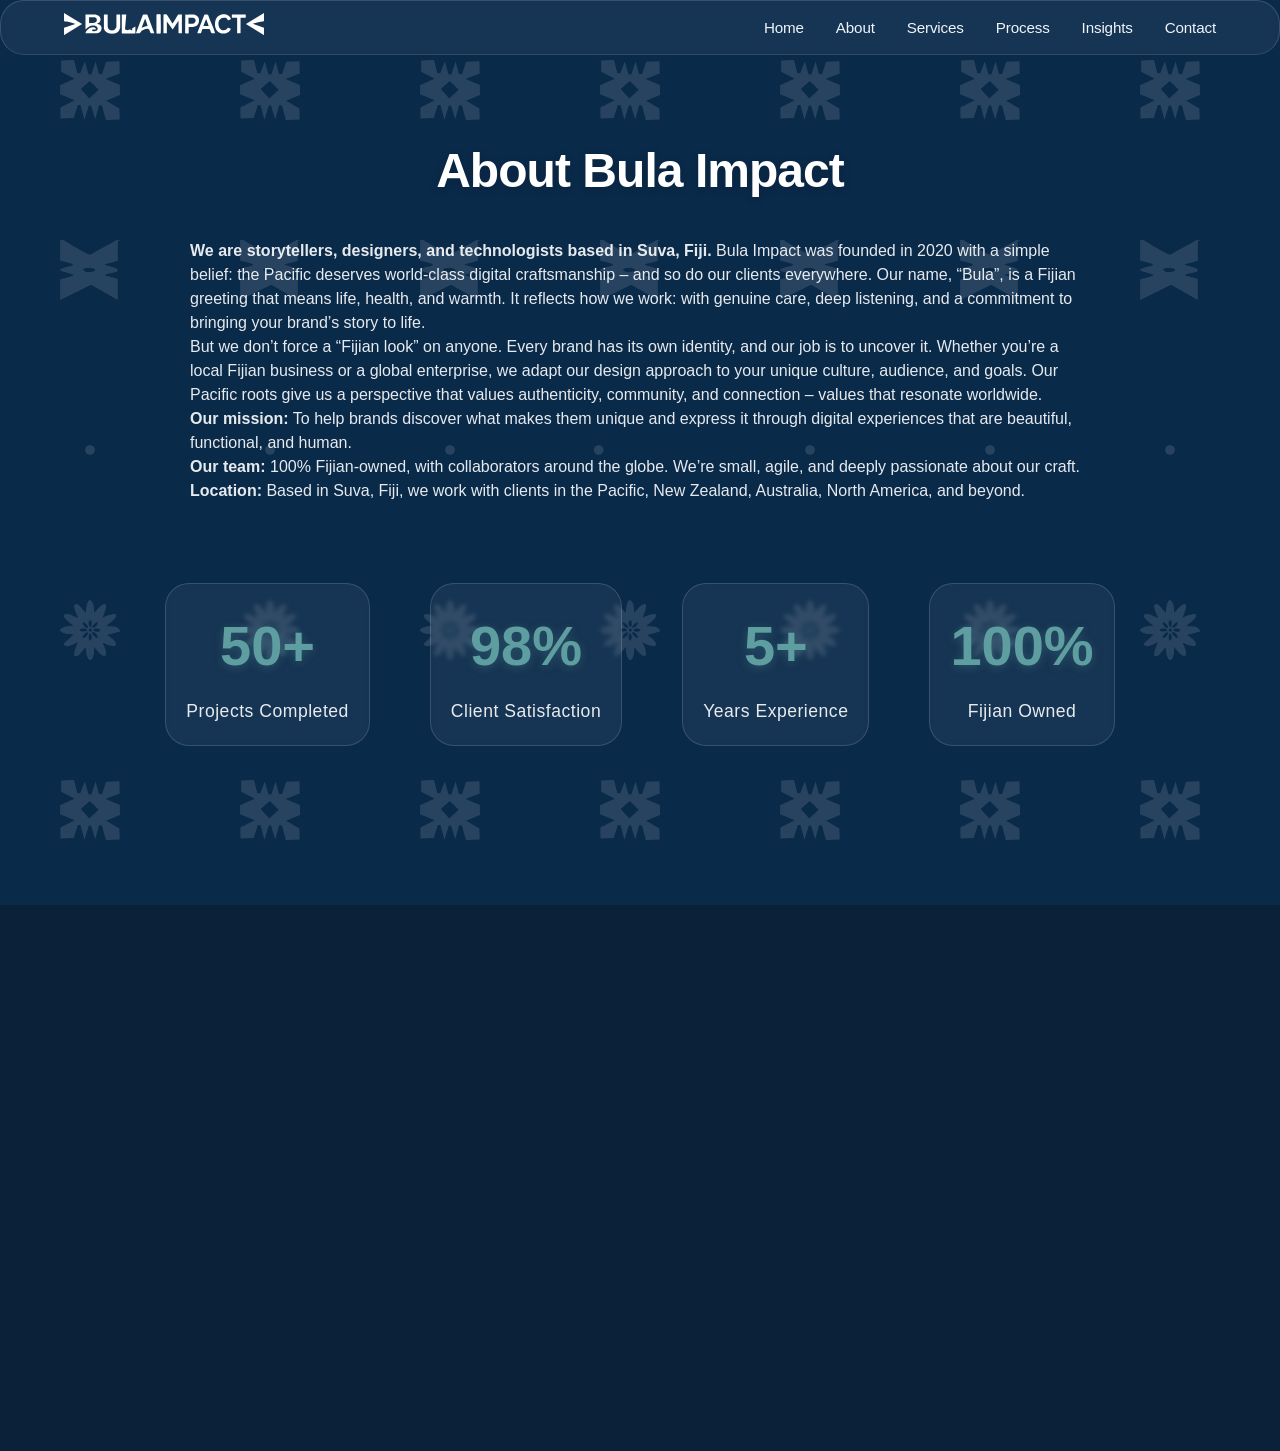
==== commit 6abdbd57: "Add favicon link and remove duplicate footer text" ====
--- a/about.html
+++ b/about.html
@@ -4,6 +4,7 @@
     <meta charset="UTF-8">
     <meta name="viewport" content="width=device-width, initial-scale=1.0">
     <title>About Us – Bula Impact</title>
+    <link rel="icon" type="image/svg+xml" href="/favicon.svg">
     <link rel="stylesheet" href="style.css">
     <link rel="stylesheet" href="https://cdnjs.cloudflare.com/ajax/libs/font-awesome/6.4.0/css/all.min.css">
     <link href="https://fonts.googleapis.com/css2?family=Poppins:wght@500;600&display=swap" rel="stylesheet">
@@ -20,7 +21,6 @@
                 <div class="header-content">
                     <div class="logo">
                         <svg xmlns="http://www.w3.org/2000/svg" viewBox="0 0 575.41 63.76" preserveAspectRatio="xMidYMid meet">
-                            <!-- SVG paths unchanged -->
                             <path fill="#ffffff" d="M295.17,4.13c1.66.46,15.16,23.06,17.25,26.21,2.91-2.45,15.19-25.7,16.72-25.7h10.04v53.2s-.72.77-.77.77h-8.23s-.77-.72-.77-.77V22.63l-16.73,24.66-16.73-23.12v34.44h-9.78V4.12c2.42.43,6.91-.59,9.01,0h-.01Z"/>
                             <path fill="#ffffff" d="M61.77,58.1c2.66-9.83,15.66-20.54,26.09-16.03,2.26.98,4.03,2.54,3.77,5.23h-7.98c-.37,0-3.25.84-3.35,1.3,1.73,6.51,15.41,4.52,16.44-1.58,1.22-7.17-5.32-10.62-11.53-11.05-10.26-.71-16.57,4.64-23.44,11.33V4.12h28.56c1.35,0,7.77,2.78,9.17,3.69,7.43,4.80,7.84,16.69-.22,21.19-.79.44-3.89.66-3.55,2.1.15.62,6.33,2.16,7.97,3.35,7.19,5.24,5.11,17.95-2.48,21.68-.61.30-4.96,1.96-5.24,1.96h-34.23.02ZM72.06,29.31c7.97-2.17,25.49,1.55,21.89-12.35-.59-2.27-4.04-4.61-6.19-4.61h-15.70v16.96Z"/>
                             <path fill="#ffffff" d="M.01,63.75v-21.07l32.42-11.31c.62-.83-6.90-2.73-7.61-2.93-3.34-.94-6.91-1.83-10.30-2.57-4.03-.88-10.03-1.14-13.65-2.30-.38-.12-.65-.35-.87-.68V.02l51.97,31.61L0,63.76h0Z"/>
@@ -125,8 +125,8 @@
                     <a href="privacy-policy.html">Privacy Policy</a>
                     <a href="terms.html">Terms of Service</a>
                 </div>
+                <p class="footer-text">© 2025 Bula Impact. All rights reserved.</p>
             </div>
-            <p class="footer-text">© 2025 Bula Impact. All rights reserved.</p>
         </footer>
     </div>
 
@@ -135,4 +135,4 @@
         document.querySelector('.content').classList.add('visible');
     </script>
 </body>
-</html>+</html>
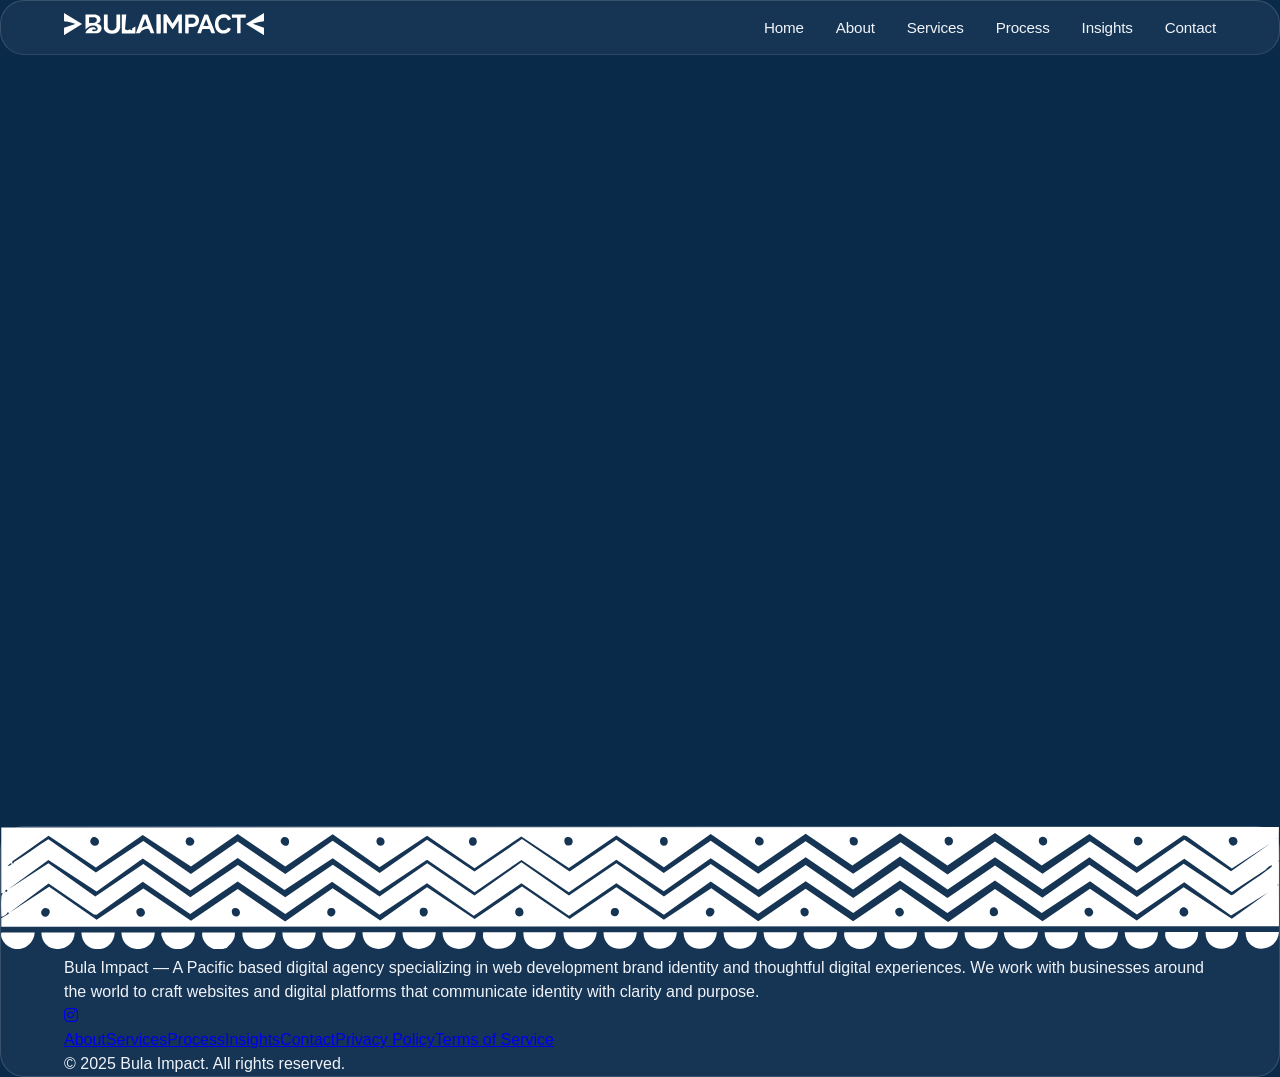
==== commit 10241da1: "Add files via upload" ====
--- a/about.html
+++ b/about.html
@@ -1,138 +1,3 @@
-<!DOCTYPE html>
-<html lang="en">
-<head>
-    <meta charset="UTF-8">
-    <meta name="viewport" content="width=device-width, initial-scale=1.0">
-    <title>About Us – Bula Impact</title>
-    <link rel="icon" type="image/svg+xml" href="/favicon.svg">
-    <link rel="stylesheet" href="style.css">
-    <link rel="stylesheet" href="https://cdnjs.cloudflare.com/ajax/libs/font-awesome/6.4.0/css/all.min.css">
-    <link href="https://fonts.googleapis.com/css2?family=Poppins:wght@500;600&display=swap" rel="stylesheet">
-    <!-- Google AdSense -->
-    <script async src="https://pagead2.googlesyndication.com/pagead/js/adsbygoogle.js?client=ca-pub-3616645892367242" crossorigin="anonymous"></script>
-</head>
-<body>
-    <canvas id="background-canvas"></canvas>
-    <div class="mobile-background" id="mobile-background"></div>
-    
-    <div class="content">
-        <header>
-            <div class="container">
-                <div class="header-content">
-                    <div class="logo">
-                        <svg xmlns="http://www.w3.org/2000/svg" viewBox="0 0 575.41 63.76" preserveAspectRatio="xMidYMid meet">
-                            <path fill="#ffffff" d="M295.17,4.13c1.66.46,15.16,23.06,17.25,26.21,2.91-2.45,15.19-25.7,16.72-25.7h10.04v53.2s-.72.77-.77.77h-8.23s-.77-.72-.77-.77V22.63l-16.73,24.66-16.73-23.12v34.44h-9.78V4.12c2.42.43,6.91-.59,9.01,0h-.01Z"/>
-                            <path fill="#ffffff" d="M61.77,58.1c2.66-9.83,15.66-20.54,26.09-16.03,2.26.98,4.03,2.54,3.77,5.23h-7.98c-.37,0-3.25.84-3.35,1.3,1.73,6.51,15.41,4.52,16.44-1.58,1.22-7.17-5.32-10.62-11.53-11.05-10.26-.71-16.57,4.64-23.44,11.33V4.12h28.56c1.35,0,7.77,2.78,9.17,3.69,7.43,4.80,7.84,16.69-.22,21.19-.79.44-3.89.66-3.55,2.1.15.62,6.33,2.16,7.97,3.35,7.19,5.24,5.11,17.95-2.48,21.68-.61.30-4.96,1.96-5.24,1.96h-34.23.02ZM72.06,29.31c7.97-2.17,25.49,1.55,21.89-12.35-.59-2.27-4.04-4.61-6.19-4.61h-15.70v16.96Z"/>
-                            <path fill="#ffffff" d="M.01,63.75v-21.07l32.42-11.31c.62-.83-6.90-2.73-7.61-2.93-3.34-.94-6.91-1.83-10.30-2.57-4.03-.88-10.03-1.14-13.65-2.30-.38-.12-.65-.35-.87-.68V.02l51.97,31.61L0,63.76h0Z"/>
-                            <path fill="#ffffff" d="M575.41,0v22.87c0,.22-.58.57-.88.66-10.66,1.81-21.48,3.52-31.55,7.56l32.43,11.57v21.07l-51.97-32.13L575.41,0h0Z"/>
-                            <path fill="#ffffff" d="M206.91,58.61l20.08-53.58c.79-1.38,11.79-1.41,12.89-.03l20.04,53.61h-10.04c-2.92-3.01-2.93-10.98-6.83-12.71-5.68-2.52-15.22,1.44-19.44,5.50-1,.96-5.41,7.22-6.16,7.22h-10.55,0ZM234.18,17.49l-1.55.76-9.25,24.42c5.75-1.91,11.19-5.58,17.50-5.14,0,0-6.70-20.04-6.70-20.04Z"/>
-                            <path fill="#ffffff" d="M125.59,4.13v35.72c0,.31,1.40,4.41,1.69,5,3.05,6.31,13.39,6.99,18.64,2.97,1.39-1.07,4.89-5.90,4.89-7.45V4.90c0-.05.72-.77.77-.77h9.26s.77.72.77.77v37.52c0,.44-2.61,6.93-3.07,7.72-7.36,12.50-32.79,11.99-40.90.72-.67-.93-2.86-5.50-2.86-6.39V4.89c0-.05.72-.77.77-.77h10.04Z"/>
-                            <path fill="#ffffff" d="M434.39,58.61h-9.52c-2.74-3.54-3.19-8.25-5.39-12.09-.85-.51-17.83-.53-19.85-.28-.63.08-1.04-.04-1.52.54-1.51,1.82-2.36,8.32-3.70,10.66-.27.47-.98,1.17-1.45,1.17h-8.23c-.68,0-1.05-2.01-.67-2.70l19.41-50.41c.74-1.13,11.47-2.07,11.61,1.20,4.80,15.99,14.38,32.73,18.81,48.55.31,1.12.67,2.17.49,3.36h.01ZM416.38,37.54l-7.46-20.57-7.98,20.57h15.44Z"/>
-                            <path fill="#ffffff" d="M372.37,4.64c12.70,1.51,19.28,12.02,14.91,24.15-4.54,12.60-17.48,11.27-28.55,11.83v16.71c0,1.66-7.60,1.55-9.01,1.29-.59-.11-1.05-.17-1.20-.86l.43-53.12c7.40.64,16.19-.86,23.42,0ZM358.22,30.86h13.64c.19,0,2.90-1.54,3.31-1.83,5.11-3.68,4.92-11.83-.79-14.56-.42-.20-2.84-1.08-3.03-1.08h-13.12v17.48h-.01Z"/>
-                            <path fill="#ffffff" d="M468.72,16.10c-.82-.89-4.68-2.27-5.99-2.50-15.89-2.72-21.90,14.78-16.42,27.20,3.84,8.71,13.96,12.15,21.55,5.73,1.05-.89,3.14-3.91,3.60-4.14,1.79-.90,6.50,2.22,8.53,2.82-1.73,8.57-11.89,13.71-20.13,13.91-21.18.51-28.87-18.95-24.27-37.12,4.18-16.52,24.09-23.45,37.88-13.98,1.87,1.28,7.24,6.87,6.68,9.10-.30,1.20-6.80,3.99-7.94,3.93-2.02-.10-2.42-3.81-3.48-4.96h-.01,0Z"/>
-                            <path fill="#ffffff" d="M166.25,4.64l12.87-.51-3.62,42.90c1.83,1.22,4.20,2.28,6.44,2.37,2.90.12,6.87-1.83,8.72-1.58.96.13,6.07,4.46,5.87,1.39-.07-1.12-1.58-2.53-.70-3.95.60-.96,7.97-5.51,9.53-6.17v19.28s-.72.77-.77.77h-38.34V4.65h0Z"/>
-                            <path fill="#ffffff" d="M522.92,4.64v8.74h-14.93v44.46s-.72.77-.77.77h-9.01V14.15c0-.05-.72-.77-.77-.77h-14.15c-.82-3.02-.51-5.72,0-8.74,0,0,39.63,0,39.63,0Z"/>
-                            <path fill="#ffffff" d="M276.90,58.61h-9.52s-.77-.72-.77-.77V4.90c0-.05.72-.77.77-.77h8.75c1.55,0,.42,6.29.45,7.37.22,8.69,1.31,17.60,1.37,26.28.05,6.96-.23,13.93-1.05,20.84h0Z"/>
-                            <rect fill="#ffffff" x="266.61" y="4.13" width="11.35" height="54.81"/>
-                        </svg>
-                    </div>
-                    <button class="mobile-menu-btn"><i class="fas fa-bars"></i></button>
-                    <nav>
-                        <ul>
-                            <li><a href="index.html">Home</a></li>
-                            <li><a href="about.html">About</a></li>
-                            <li><a href="service.html">Services</a></li>
-                            <li><a href="process.html">Process</a></li>
-                            <li><a href="insights.html">Insights</a></li>
-                            <li><a href="contact.html">Contact</a></li>
-                        </ul>
-                    </nav>
-                </div>
-            </div>
-        </header>
-        
-        <main class="container">
-            <section class="section">
-                <h1 class="section-title">About Bula Impact</h1>
-                <div style="max-width:900px; margin:0 auto; color:rgba(255,255,255,0.9);">
-                    <p><strong>We are storytellers, designers, and technologists based in Suva, Fiji.</strong> Bula Impact was founded in 2020 with a simple belief: the Pacific deserves world‑class digital craftsmanship – and so do our clients everywhere. Our name, “Bula”, is a Fijian greeting that means life, health, and warmth. It reflects how we work: with genuine care, deep listening, and a commitment to bringing your brand’s story to life.</p>
-                    <p>But we don’t force a “Fijian look” on anyone. Every brand has its own identity, and our job is to uncover it. Whether you’re a local Fijian business or a global enterprise, we adapt our design approach to your unique culture, audience, and goals. Our Pacific roots give us a perspective that values authenticity, community, and connection – values that resonate worldwide.</p>
-                    <p><strong>Our mission:</strong> To help brands discover what makes them unique and express it through digital experiences that are beautiful, functional, and human.</p>
-                    <p><strong>Our team:</strong> 100% Fijian‑owned, with collaborators around the globe. We’re small, agile, and deeply passionate about our craft.</p>
-                    <p><strong>Location:</strong> Based in Suva, Fiji, we work with clients in the Pacific, New Zealand, Australia, North America, and beyond.</p>
-                </div>
-                <div class="stats">
-                    <div class="stat-item"><span class="stat-number">50+</span><span class="stat-text">Projects Completed</span></div>
-                    <div class="stat-item"><span class="stat-number">98%</span><span class="stat-text">Client Satisfaction</span></div>
-                    <div class="stat-item"><span class="stat-number">5+</span><span class="stat-text">Years Experience</span></div>
-                    <div class="stat-item"><span class="stat-number">100%</span><span class="stat-text">Fijian Owned</span></div>
-                </div>
-            </section>
-        </main>
-        
-        <footer>
-            <div class="footer-svg">
-                <svg viewBox="0 0 1532.36 147.3" xmlns="http://www.w3.org/2000/svg">
-                    <path fill="#ffffff" d="M.34,79.49L.31.49l1532-.49c-.19,13.32-.06,26.66.01,40l-.99,1.49,1,.51c.04,8.65.03,17.35,0,26-2.33,1.2-3.04,2.36,0,2-.04,16.32.05,32.68.02,49L.35,119.49c-.06-3.32.08-6.68,0-10l9-5.51c-.68-4.22-2.32.28-3.22.84-1.81,1.11-3.57,2.44-5.78,2.67-.06-6.91-.6-15.29,0-22,.23-2.63,0-3.75,2-5.99H.34ZM15.66,41.87c14.16-8.18,27.11-18.54,41.15-27.07l56.92,39.68,56.92-37.84,57.02,39.67,56.14-38.84,57.03,38.93,56.78-39.91,56.36,38.69,56.82-39.81,56.93,37.97,56.92-38.84,57.11,38.79,56.05-38.01,56.84,39.83,56.32-38.71,57.01,39.65,56.84-38.86,56.91,39.01,57-38.06,56.25,38.84,56.83-39.52,57.02,38.61,56.91-39.01,56.08,37.98,57.17-39.85,55.87,37.87,47.43-33.55-46.48,30.2-53.92-38.74-3.99-.94-55.9,37.88-57.03-39.62-57.08,37.83-56.07-39.03-56.99,39.02-56.85-38.75-57.1,38.87-56.06-38.14-57,39.14-56.85-38.88-56.13,39.87-57.03-37.91-56.9,39-57.02-38.03-56.14,38.06-56.93-38.99-57.01,38-56.15-39.8-56.83,38.84-57.02-38.93-56.03,39.03-57.9-38.04-56.13,39.04L56.99,10.61,13.33,41.51c.49,5.14,2.14.47,2.33.36ZM116.07,21.21c4.87-4.87-3.52-12.84-7.85-7.35s3.76,11.44,7.85,7.35ZM230.08,21.17c6.68-6.73-7.93-14.1-8.72-4.18-.42,5.26,5.85,7.07,8.72,4.18ZM336.57,13.64c-5.41,6.21,8.29,14.03,8.85,4.24.33-5.84-6.24-7.24-8.85-4.24ZM453.03,12.52c-4.8,1.42-3.67,11.89,3.59,9.66,5.79-1.77,3.46-11.75-3.59-9.66ZM564.03,12.48c-3.84,1.13-3.83,8.53,0,9.66,8.62,2.54,8.61-12.21,0-9.66ZM677.98,12.43c-4.17,1.45-3.06,9.37,1.87,9.86,8.37.84,7.15-13-1.87-9.86ZM793.03,12.41c-3.84,1.13-3.83,8.53,0,9.66,8.62,2.54,8.61-12.21,0-9.66ZM913.07,20.95c4.87-4.87-3.52-12.84-7.85-7.35s3.76,11.44,7.85,7.35ZM1019.98,12.32c-3.96,1.39-2.71,8.55,1.04,9.68,8.92,2.69,8.58-13.06-1.04-9.68ZM1133.98,12.29c-4.17,1.45-3.06,9.37,1.87,9.86,8.37.84,7.15-13-1.87-9.86ZM1246.98,12.25c-3.84,1.33-3.31,8.39,1.06,9.66,8.96,2.61,8.52-12.98-1.06-9.66ZM1367.08,20.81c6.68-6.73-7.93-14.1-8.72-4.18-.42,5.26,5.85,7.07,8.72,4.18ZM1481.08,20.77c3.07-3.10,1.39-9.18-4.26-8.85-9.75.56-2.22,15.39,4.26,8.85ZM1529.82,13v1c.65-.33.65-.67,0-1ZM1515.97,51.64c-13.42,8.73-26.86,17.41-40.13,26.36l-57.01-39.96-57.01,38-56.81-39.81-56.17,38.84-57.01-38.91-56.8,38.83-57.02-39.69-56.33,39.69-56.85-38.81-56.9,39.03-56.94-37.8-56.31,39.65-56.85-37.91-57.01,39.13-56.84-38.8-56.15,38.81-57.01-39.06-56.81,37.95-56.27-39.85-57.88,38.08-56.06-38.12-56.82,38.95-57.02-38.61-55.36,39.7-57.8-37.83L8.33,74.98l48.5-31.44,56.19,39.71,57.66-38.74,56.31,39.7,57.01-38.68,56.84,38.78,57-38.92,56,37.91,57.15-39.81,56.69,38.64,56.3-39.73,57.03,39.7,56.83-38.52,57.02,39.61,56.13-38.9,57.82,39.95,56.04-38.78,57.03,39.71,56.12-38.83,56.85,38.74,56.99-38.97,56.85,38.8,56.31-39.65,57.04,38.66,56.02-39.74,56.96,37.63,2.65-.94c13.74-11.4,29.78-20.22,43.58-31.46.82-.67,3.17-2.16,2.59-3.4-3.76.54-5.89,4.33-7.87,5.62ZM12.32,43.49c-2.36-.38-2.84,2.73-4.97,3.51.93.22,6.64-1.77,4.97-3.51ZM10.35,102.48l47.33-30.85,56.94,39.67,56.06-37.67,57.11,38.79,56.04-37.97,56.85,38.75,56.97-39.69,57.04,38.71,56.14-39.84,57.02,37.88,56.82-38.78,57.12,38.83,56.03-38.01,56.93,38.94,56.91-37.84,56.33,39.61,56.82-38.84,56.93,38.99,56.92-38.96,57.01,39.79,56.13-39.58,57.02,38.62,56.91-39.01,56.08,37.97,56.21-39.86,57.8,37.83,43.46-31.49-44.43,27.56-56.05-39.69-56.8,38.56-56.18-39.84-57.95,38.02-56.07-38.98-57.01,38.99-56.93-39.02-56.03,39.04-57.02-38.04-56.83,38.94-56.99-38.65-56.16,39.82-57.01-37.88-56.9,38.98-56.96-38.89-57.1,38.94-56.05-38.95-57.01,37.94-56.83-39.77-56.12,38.83-57.04-38.96-56.99,38.95-56.86-38.83-55.37,39.76-3.22-.36-54.4-37.31L10.35,102.48ZM7.33,75.5c-1.09-1.09-3.08.9-1.99,1.99s3.08-.9,1.99-1.99ZM3.84,78.49v1c.65-.33.65-.67,0-1ZM621,96.51c-6.11.54-6.05,11.14.74,10.8,7.58-.38,5.16-11.32-.74-10.8ZM1190,96.32c-6.11.54-6.05,11.14.74,10.8,7.58-.38,5.16-11.32-.74-10.8ZM1422.11,105.79c4.9-4.94-3.31-13.56-7.84-7.32-4.16,5.73,3.71,11.49,7.84,7.32ZM49.59,106.23c5.13,5.15,12.49-4.86,6.77-8.26s-10.89,4.13-6.77,8.26ZM171.1,106.19c4.12-4.14-.92-11.75-6.77-8.26-5.72,3.41,1.64,13.41,6.77,8.26ZM278.98,97.53c-3.5,1.23-3.1,8.92,2.09,9.71,8.09,1.22,6.96-12.9-2.09-9.71ZM394.05,97.56c-3.72,1.12-4.17,8.07.28,9.4,8.13,2.42,9.64-12.38-.28-9.4ZM503.98,97.47c-2.92.97-2.95,9.77,2.87,9.77,6.76,0,7.1-13.07-2.87-9.77ZM734.05,97.46c-3.72,1.12-4.17,8.07.28,9.4,8.13,2.42,9.64-12.38-.28-9.4ZM846.59,105.98c5.13,5.15,12.49-4.86,6.77-8.26s-10.89,4.13-6.77,8.26ZM961.01,97.34c-4.26,1.5-2.48,9.44,1.87,9.87,8.41.82,7.1-13.03-1.87-9.87ZM1081.1,105.9c4.12-4.14-.92-11.75-6.77-8.26s1.64,13.41,6.77,8.26ZM1308.1,105.83c4.12-4.14-.92-11.75-6.77-8.26s1.64,13.41,6.77,8.26Z"/>
-                    <path fill="#ffffff" d="M232.35,126.42c.44,17.95-21.68,26.92-34.53,14.05-2.07-2.07-8.8-14.03-3.97-14.03h38.5Z"/>
-                    <path fill="#ffffff" d="M136.35,126.45c-1.26,26.32-39.01,27.18-40,.01h40Z"/>
-                    <path fill="#ffffff" d="M1002.35,126.17c.68,21.08-29.32,27.91-38.17,8.68-.69-1.5-3.43-8.67-.33-8.67h38.5Z"/>
-                    <path fill="#ffffff" d="M521.35,126.33c-.92,26.13-39.6,26.86-40,.01h40Z"/>
-                    <path fill="#ffffff" d="M1387.35,126.05c-.71,26.24-39.11,26.82-40,.01h40Z"/>
-                    <path fill="#ffffff" d="M280.35,126.4c.67,5.58-1.48,9.49-4.95,13.55-.51.6-4.95,5.03-5.27,5.21-.42.23-8.75,2.11-9.23,2.13-9.67.39-21.66-10.6-19.55-20.88h39Z"/>
-                    <path fill="#ffffff" d="M184.35,126.43c-1,26.39-39.04,26.74-40,.01h40Z"/>
-                    <path fill="#ffffff" d="M88.35,126.46c-1.12,26.08-39.51,26.9-40,.01h40Z"/>
-                    <path fill="#ffffff" d="M329.35,126.39c-1.88,25.9-40.32,27.17-40,.01h40Z"/>
-                    <path fill="#ffffff" d="M1339.35,126.06c-.95,26.01-39.37,27.01-40,.01h40Z"/>
-                    <path fill="#ffffff" d="M569.35,126.31c-.86,26.21-39.32,26.79-40,.01h40Z"/>
-                    <path fill="#ffffff" d="M617.35,126.29c1.45,23-34.62,27.31-39.36,5.78-.28-1.26.07-5.77.36-5.77h39Z"/>
-                    <path fill="#ffffff" d="M906.35,126.2c-1.12,26.08-39.51,26.9-40,.01h40Z"/>
-                    <path fill="#ffffff" d="M1435.35,126.03c.61,14.55-14.71,23.83-27.99,18.50-6.67-2.68-13.31-11.16-11.01-18.49h39Z"/>
-                    <path fill="#ffffff" d="M1291.35,126.08c-1.12,26.08-39.51,26.9-40,.01h40Z"/>
-                    <path fill="#ffffff" d="M954.35,126.19c-.96,26.08-39.29,26.87-40,.01h40Z"/>
-                    <path fill="#ffffff" d="M1050.35,126.15c.82,17.78-22.31,26.92-34.53,14.04-3.08-3.25-6.10-9.64-4.47-14.03h39Z"/>
-                    <path fill="#ffffff" d="M1532.35,126c-1.9,26.03-40.17,26.9-40,.01h40Z"/>
-                    <path fill="#ffffff" d="M665.35,126.28c-.03,26.15-40.10,27.13-39,.01h39Z"/>
-                    <path fill="#ffffff" d="M425.35,126.36c-1.95,26.17-39.6,26.82-40,.01h40Z"/>
-                    <path fill="#ffffff" d="M473.35,126.34c-1.63,26.11-39.42,26.91-40,.01h40Z"/>
-                    <path fill="#ffffff" d="M3.35,126.49h2c11.65,0,23.35-.01,35,0-.69,15.16-17.21,25.12-30.70,17.21-5.02-2.94-11.05-10.57-9.36-16.67.33-1.20,2.66-.26,3.06-.54Z"/>
-                    <path fill="#ffffff" d="M714.35,126.26c-2.51,26.03-39.94,27.19-40,.01h40Z"/>
-                    <path fill="#ffffff" d="M762.35,126.25c-2,26.30-39.80,26.67-40,.01h40Z"/>
-                    <path fill="#ffffff" d="M810.35,126.23c-1.95,26.17-39.60,26.82-40,.01h40Z"/>
-                    <path fill="#ffffff" d="M1195.35,126.11c-1.82,26.16-39.95,26.66-40,.01h40Z"/>
-                    <path fill="#ffffff" d="M377.35,126.37c-1.92,26.18-39.88,26.67-40,.01h40Z"/>
-                    <path fill="#ffffff" d="M1483.35,126.02c-.08,26.29-39.67,26.96-39,.01h39Z"/>
-                    <path fill="#ffffff" d="M1243.35,126.09c-2.82,26.40-37.84,26.61-41,.01h41Z"/>
-                    <path fill="#ffffff" d="M858.35,126.22c-2.03,26.14-39.34,26.87-40,.01h40Z"/>
-                    <path fill="#ffffff" d="M1147.35,126.12c-1.92,26.18-39.88,26.67-40,.01h40Z"/>
-                    <path fill="#ffffff" d="M1098.35,126.14c0,26.28-39.73,26.84-39,.01h39Z"/>
-                    <path fill="#ffffff" d="M1532.34,70c-3.04.36-2.33-.80,0-2,0,.56,0,1.40,0,2Z"/>
-                    <path fill="#ffffff" d="M1532.33,42l-1-.51.99-1.49c0,.59,0,1.42,0,2Z"/>
-                    <path fill="#ffffff" d="M1529.82,13c.65.33.65.67,0,1v-1Z"/>
-                </svg>
-            </div>
-            <div class="footer-content container">
-                <p class="footer-description">Bula Impact — A Pacific based digital agency specializing in web development brand identity and thoughtful digital experiences. We work with businesses around the world to craft websites and digital platforms that communicate identity with clarity and purpose.</p>
-                <div class="social-icons">
-                    <a href="https://www.instagram.com/bulaimpact/" target="_blank" rel="noopener"><i class="fab fa-instagram"></i></a>
-                </div>
-                <div class="footer-links">
-                    <a href="about.html">About</a>
-                    <a href="service.html">Services</a>
-                    <a href="process.html">Process</a>
-                    <a href="insights.html">Insights</a>
-                    <a href="contact.html">Contact</a>
-                    <a href="privacy-policy.html">Privacy Policy</a>
-                    <a href="terms.html">Terms of Service</a>
-                </div>
-                <p class="footer-text">© 2025 Bula Impact. All rights reserved.</p>
-            </div>
-        </footer>
-    </div>
-
-    <script src="script.js"></script>
-    <script>
-        document.querySelector('.content').classList.add('visible');
-    </script>
-</body>
-</html>
+<!DOCTYPE html><html lang="en"><head><meta charset="UTF-8"><meta name="viewport" content="width=device-width, initial-scale=1.0"><title>About Us – Bula Impact</title><link rel="icon" type="image/svg+xml" href="/favicon.svg"><link rel="stylesheet" href="assets/style-49e612a4.css"><link rel="stylesheet" href="https://cdnjs.cloudflare.com/ajax/libs/font-awesome/6.4.0/css/all.min.css"><link href="https://fonts.googleapis.com/css2?family=Poppins:wght@500;600&display=swap" rel="stylesheet"><script async src="https://pagead2.googlesyndication.com/pagead/js/adsbygoogle.js?client=ca-pub-3616645892367242" crossorigin="anonymous"></script></head><body><canvas id="background-canvas"></canvas><div class="mobile-background" id="mobile-background"></div><div class="content"><header><div class="container"><div class="header-content"><div class="logo"><svg xmlns="http://www.w3.org/2000/svg" viewBox="0 0 575.41 63.76" preserveAspectRatio="xMidYMid meet"><path fill="#ffffff" d="M295.17,4.13c1.66.46,15.16,23.06,17.25,26.21,2.91-2.45,15.19-25.7,16.72-25.7h10.04v53.2s-.72.77-.77.77h-8.23s-.77-.72-.77-.77V22.63l-16.73,24.66-16.73-23.12v34.44h-9.78V4.12c2.42.43,6.91-.59,9.01,0h-.01Z"/><path fill="#ffffff" d="M61.77,58.1c2.66-9.83,15.66-20.54,26.09-16.03,2.26.98,4.03,2.54,3.77,5.23h-7.98c-.37,0-3.25.84-3.35,1.3,1.73,6.51,15.41,4.52,16.44-1.58,1.22-7.17-5.32-10.62-11.53-11.05-10.26-.71-16.57,4.64-23.44,11.33V4.12h28.56c1.35,0,7.77,2.78,9.17,3.69,7.43,4.80,7.84,16.69-.22,21.19-.79.44-3.89.66-3.55,2.1.15.62,6.33,2.16,7.97,3.35,7.19,5.24,5.11,17.95-2.48,21.68-.61.30-4.96,1.96-5.24,1.96h-34.23.02ZM72.06,29.31c7.97-2.17,25.49,1.55,21.89-12.35-.59-2.27-4.04-4.61-6.19-4.61h-15.70v16.96Z"/><path fill="#ffffff" d="M.01,63.75v-21.07l32.42-11.31c.62-.83-6.90-2.73-7.61-2.93-3.34-.94-6.91-1.83-10.30-2.57-4.03-.88-10.03-1.14-13.65-2.30-.38-.12-.65-.35-.87-.68V.02l51.97,31.61L0,63.76h0Z"/><path fill="#ffffff" d="M575.41,0v22.87c0,.22-.58.57-.88.66-10.66,1.81-21.48,3.52-31.55,7.56l32.43,11.57v21.07l-51.97-32.13L575.41,0h0Z"/><path fill="#ffffff" d="M206.91,58.61l20.08-53.58c.79-1.38,11.79-1.41,12.89-.03l20.04,53.61h-10.04c-2.92-3.01-2.93-10.98-6.83-12.71-5.68-2.52-15.22,1.44-19.44,5.50-1,.96-5.41,7.22-6.16,7.22h-10.55,0ZM234.18,17.49l-1.55.76-9.25,24.42c5.75-1.91,11.19-5.58,17.50-5.14,0,0-6.70-20.04-6.70-20.04Z"/><path fill="#ffffff" d="M125.59,4.13v35.72c0,.31,1.40,4.41,1.69,5,3.05,6.31,13.39,6.99,18.64,2.97,1.39-1.07,4.89-5.90,4.89-7.45V4.90c0-.05.72-.77.77-.77h9.26s.77.72.77.77v37.52c0,.44-2.61,6.93-3.07,7.72-7.36,12.50-32.79,11.99-40.90.72-.67-.93-2.86-5.50-2.86-6.39V4.89c0-.05.72-.77.77-.77h10.04Z"/><path fill="#ffffff" d="M434.39,58.61h-9.52c-2.74-3.54-3.19-8.25-5.39-12.09-.85-.51-17.83-.53-19.85-.28-.63.08-1.04-.04-1.52.54-1.51,1.82-2.36,8.32-3.70,10.66-.27.47-.98,1.17-1.45,1.17h-8.23c-.68,0-1.05-2.01-.67-2.70l19.41-50.41c.74-1.13,11.47-2.07,11.61,1.20,4.80,15.99,14.38,32.73,18.81,48.55.31,1.12.67,2.17.49,3.36h.01ZM416.38,37.54l-7.46-20.57-7.98,20.57h15.44Z"/><path fill="#ffffff" d="M372.37,4.64c12.70,1.51,19.28,12.02,14.91,24.15-4.54,12.60-17.48,11.27-28.55,11.83v16.71c0,1.66-7.60,1.55-9.01,1.29-.59-.11-1.05-.17-1.20-.86l.43-53.12c7.40.64,16.19-.86,23.42,0ZM358.22,30.86h13.64c.19,0,2.90-1.54,3.31-1.83,5.11-3.68,4.92-11.83-.79-14.56-.42-.20-2.84-1.08-3.03-1.08h-13.12v17.48h-.01Z"/><path fill="#ffffff" d="M468.72,16.10c-.82-.89-4.68-2.27-5.99-2.50-15.89-2.72-21.90,14.78-16.42,27.20,3.84,8.71,13.96,12.15,21.55,5.73,1.05-.89,3.14-3.91,3.60-4.14,1.79-.90,6.50,2.22,8.53,2.82-1.73,8.57-11.89,13.71-20.13,13.91-21.18.51-28.87-18.95-24.27-37.12,4.18-16.52,24.09-23.45,37.88-13.98,1.87,1.28,7.24,6.87,6.68,9.10-.30,1.20-6.80,3.99-7.94,3.93-2.02-.10-2.42-3.81-3.48-4.96h-.01,0Z"/><path fill="#ffffff" d="M166.25,4.64l12.87-.51-3.62,42.90c1.83,1.22,4.20,2.28,6.44,2.37,2.90.12,6.87-1.83,8.72-1.58.96.13,6.07,4.46,5.87,1.39-.07-1.12-1.58-2.53-.70-3.95.60-.96,7.97-5.51,9.53-6.17v19.28s-.72.77-.77.77h-38.34V4.65h0Z"/><path fill="#ffffff" d="M522.92,4.64v8.74h-14.93v44.46s-.72.77-.77.77h-9.01V14.15c0-.05-.72-.77-.77-.77h-14.15c-.82-3.02-.51-5.72,0-8.74,0,0,39.63,0,39.63,0Z"/><path fill="#ffffff" d="M276.90,58.61h-9.52s-.77-.72-.77-.77V4.90c0-.05.72-.77.77-.77h8.75c1.55,0,.42,6.29.45,7.37.22,8.69,1.31,17.60,1.37,26.28.05,6.96-.23,13.93-1.05,20.84h0Z"/><rect fill="#ffffff" x="266.61" y="4.13" width="11.35" height="54.81"/></svg></div><button class="mobile-menu-btn"><i class="fas fa-bars"></i></button><nav><ul><li><a href="index.html">Home</a></li><li><a href="about.html">About</a></li><li><a href="service.html">Services</a></li><li><a href="process.html">Process</a></li><li><a href="insights.html">Insights</a></li><li><a href="contact.html">Contact</a></li></ul></nav></div></div></header><main class="container"><section class="section"><h1 class="section-title">About Bula Impact</h1><div style="max-width:900px; margin:0 auto; color:rgba(255,255,255,0.9);"><p><strong>We are storytellers, designers, and technologists based in Suva, Fiji.</strong> Bula Impact was founded in 2020 with a simple belief: the Pacific deserves world‑class digital craftsmanship – and so do our clients everywhere. Our name, “Bula”, is a Fijian greeting that means life, health, and warmth. It reflects how we work: with genuine care, deep listening, and a commitment to bringing your brand’s story to life.</p><p>But we don’t force a “Fijian look” on anyone. Every brand has its own identity, and our job is to uncover it. Whether you’re a local Fijian business or a global enterprise, we adapt our design approach to your unique culture, audience, and goals. Our Pacific roots give us a perspective that values authenticity, community, and connection – values that resonate worldwide.</p><p><strong>Our mission:</strong> To help brands discover what makes them unique and express it through digital experiences that are beautiful, functional, and human.</p><p><strong>Our team:</strong> 100% Fijian‑owned, with collaborators around the globe. We’re small, agile, and deeply passionate about our craft.</p><p><strong>Location:</strong> Based in Suva, Fiji, we work with clients in the Pacific, New Zealand, Australia, North America, and beyond.</p></div><div class="stats"><div class="stat-item"><span class="stat-number">50+</span><span class="stat-text">Projects Completed</span></div><div class="stat-item"><span class="stat-number">98%</span><span class="stat-text">Client Satisfaction</span></div><div class="stat-item"><span class="stat-number">5+</span><span class="stat-text">Years Experience</span></div><div class="stat-item"><span class="stat-number">100%</span><span class="stat-text">Fijian Owned</span></div></div></section></main><footer><div class="footer-svg"><svg viewBox="0 0 1532.36 147.3" xmlns="http://www.w3.org/2000/svg"><path fill="#ffffff" d="M.34,79.49L.31.49l1532-.49c-.19,13.32-.06,26.66.01,40l-.99,1.49,1,.51c.04,8.65.03,17.35,0,26-2.33,1.2-3.04,2.36,0,2-.04,16.32.05,32.68.02,49L.35,119.49c-.06-3.32.08-6.68,0-10l9-5.51c-.68-4.22-2.32.28-3.22.84-1.81,1.11-3.57,2.44-5.78,2.67-.06-6.91-.6-15.29,0-22,.23-2.63,0-3.75,2-5.99H.34ZM15.66,41.87c14.16-8.18,27.11-18.54,41.15-27.07l56.92,39.68,56.92-37.84,57.02,39.67,56.14-38.84,57.03,38.93,56.78-39.91,56.36,38.69,56.82-39.81,56.93,37.97,56.92-38.84,57.11,38.79,56.05-38.01,56.84,39.83,56.32-38.71,57.01,39.65,56.84-38.86,56.91,39.01,57-38.06,56.25,38.84,56.83-39.52,57.02,38.61,56.91-39.01,56.08,37.98,57.17-39.85,55.87,37.87,47.43-33.55-46.48,30.2-53.92-38.74-3.99-.94-55.9,37.88-57.03-39.62-57.08,37.83-56.07-39.03-56.99,39.02-56.85-38.75-57.1,38.87-56.06-38.14-57,39.14-56.85-38.88-56.13,39.87-57.03-37.91-56.9,39-57.02-38.03-56.14,38.06-56.93-38.99-57.01,38-56.15-39.8-56.83,38.84-57.02-38.93-56.03,39.03-57.9-38.04-56.13,39.04L56.99,10.61,13.33,41.51c.49,5.14,2.14.47,2.33.36ZM116.07,21.21c4.87-4.87-3.52-12.84-7.85-7.35s3.76,11.44,7.85,7.35ZM230.08,21.17c6.68-6.73-7.93-14.1-8.72-4.18-.42,5.26,5.85,7.07,8.72,4.18ZM336.57,13.64c-5.41,6.21,8.29,14.03,8.85,4.24.33-5.84-6.24-7.24-8.85-4.24ZM453.03,12.52c-4.8,1.42-3.67,11.89,3.59,9.66,5.79-1.77,3.46-11.75-3.59-9.66ZM564.03,12.48c-3.84,1.13-3.83,8.53,0,9.66,8.62,2.54,8.61-12.21,0-9.66ZM677.98,12.43c-4.17,1.45-3.06,9.37,1.87,9.86,8.37.84,7.15-13-1.87-9.86ZM793.03,12.41c-3.84,1.13-3.83,8.53,0,9.66,8.62,2.54,8.61-12.21,0-9.66ZM913.07,20.95c4.87-4.87-3.52-12.84-7.85-7.35s3.76,11.44,7.85,7.35ZM1019.98,12.32c-3.96,1.39-2.71,8.55,1.04,9.68,8.92,2.69,8.58-13.06-1.04-9.68ZM1133.98,12.29c-4.17,1.45-3.06,9.37,1.87,9.86,8.37.84,7.15-13-1.87-9.86ZM1246.98,12.25c-3.84,1.33-3.31,8.39,1.06,9.66,8.96,2.61,8.52-12.98-1.06-9.66ZM1367.08,20.81c6.68-6.73-7.93-14.1-8.72-4.18-.42,5.26,5.85,7.07,8.72,4.18ZM1481.08,20.77c3.07-3.10,1.39-9.18-4.26-8.85-9.75.56-2.22,15.39,4.26,8.85ZM1529.82,13v1c.65-.33.65-.67,0-1ZM1515.97,51.64c-13.42,8.73-26.86,17.41-40.13,26.36l-57.01-39.96-57.01,38-56.81-39.81-56.17,38.84-57.01-38.91-56.8,38.83-57.02-39.69-56.33,39.69-56.85-38.81-56.9,39.03-56.94-37.8-56.31,39.65-56.85-37.91-57.01,39.13-56.84-38.8-56.15,38.81-57.01-39.06-56.81,37.95-56.27-39.85-57.88,38.08-56.06-38.12-56.82,38.95-57.02-38.61-55.36,39.7-57.8-37.83L8.33,74.98l48.5-31.44,56.19,39.71,57.66-38.74,56.31,39.7,57.01-38.68,56.84,38.78,57-38.92,56,37.91,57.15-39.81,56.69,38.64,56.3-39.73,57.03,39.7,56.83-38.52,57.02,39.61,56.13-38.9,57.82,39.95,56.04-38.78,57.03,39.71,56.12-38.83,56.85,38.74,56.99-38.97,56.85,38.8,56.31-39.65,57.04,38.66,56.02-39.74,56.96,37.63,2.65-.94c13.74-11.4,29.78-20.22,43.58-31.46.82-.67,3.17-2.16,2.59-3.4-3.76.54-5.89,4.33-7.87,5.62ZM12.32,43.49c-2.36-.38-2.84,2.73-4.97,3.51.93.22,6.64-1.77,4.97-3.51ZM10.35,102.48l47.33-30.85,56.94,39.67,56.06-37.67,57.11,38.79,56.04-37.97,56.85,38.75,56.97-39.69,57.04,38.71,56.14-39.84,57.02,37.88,56.82-38.78,57.12,38.83,56.03-38.01,56.93,38.94,56.91-37.84,56.33,39.61,56.82-38.84,56.93,38.99,56.92-38.96,57.01,39.79,56.13-39.58,57.02,38.62,56.91-39.01,56.08,37.97,56.21-39.86,57.8,37.83,43.46-31.49-44.43,27.56-56.05-39.69-56.8,38.56-56.18-39.84-57.95,38.02-56.07-38.98-57.01,38.99-56.93-39.02-56.03,39.04-57.02-38.04-56.83,38.94-56.99-38.65-56.16,39.82-57.01-37.88-56.9,38.98-56.96-38.89-57.1,38.94-56.05-38.95-57.01,37.94-56.83-39.77-56.12,38.83-57.04-38.96-56.99,38.95-56.86-38.83-55.37,39.76-3.22-.36-54.4-37.31L10.35,102.48ZM7.33,75.5c-1.09-1.09-3.08.9-1.99,1.99s3.08-.9,1.99-1.99ZM3.84,78.49v1c.65-.33.65-.67,0-1ZM621,96.51c-6.11.54-6.05,11.14.74,10.8,7.58-.38,5.16-11.32-.74-10.8ZM1190,96.32c-6.11.54-6.05,11.14.74,10.8,7.58-.38,5.16-11.32-.74-10.8ZM1422.11,105.79c4.9-4.94-3.31-13.56-7.84-7.32-4.16,5.73,3.71,11.49,7.84,7.32ZM49.59,106.23c5.13,5.15,12.49-4.86,6.77-8.26s-10.89,4.13-6.77,8.26ZM171.1,106.19c4.12-4.14-.92-11.75-6.77-8.26-5.72,3.41,1.64,13.41,6.77,8.26ZM278.98,97.53c-3.5,1.23-3.1,8.92,2.09,9.71,8.09,1.22,6.96-12.9-2.09-9.71ZM394.05,97.56c-3.72,1.12-4.17,8.07.28,9.4,8.13,2.42,9.64-12.38-.28-9.4ZM503.98,97.47c-2.92.97-2.95,9.77,2.87,9.77,6.76,0,7.1-13.07-2.87-9.77ZM734.05,97.46c-3.72,1.12-4.17,8.07.28,9.4,8.13,2.42,9.64-12.38-.28-9.4ZM846.59,105.98c5.13,5.15,12.49-4.86,6.77-8.26s-10.89,4.13-6.77,8.26ZM961.01,97.34c-4.26,1.5-2.48,9.44,1.87,9.87,8.41.82,7.1-13.03-1.87-9.87ZM1081.1,105.9c4.12-4.14-.92-11.75-6.77-8.26s1.64,13.41,6.77,8.26ZM1308.1,105.83c4.12-4.14-.92-11.75-6.77-8.26s1.64,13.41,6.77,8.26Z"/><path fill="#ffffff" d="M232.35,126.42c.44,17.95-21.68,26.92-34.53,14.05-2.07-2.07-8.8-14.03-3.97-14.03h38.5Z"/><path fill="#ffffff" d="M136.35,126.45c-1.26,26.32-39.01,27.18-40,.01h40Z"/><path fill="#ffffff" d="M1002.35,126.17c.68,21.08-29.32,27.91-38.17,8.68-.69-1.5-3.43-8.67-.33-8.67h38.5Z"/><path fill="#ffffff" d="M521.35,126.33c-.92,26.13-39.6,26.86-40,.01h40Z"/><path fill="#ffffff" d="M1387.35,126.05c-.71,26.24-39.11,26.82-40,.01h40Z"/><path fill="#ffffff" d="M280.35,126.4c.67,5.58-1.48,9.49-4.95,13.55-.51.6-4.95,5.03-5.27,5.21-.42.23-8.75,2.11-9.23,2.13-9.67.39-21.66-10.6-19.55-20.88h39Z"/><path fill="#ffffff" d="M184.35,126.43c-1,26.39-39.04,26.74-40,.01h40Z"/><path fill="#ffffff" d="M88.35,126.46c-1.12,26.08-39.51,26.9-40,.01h40Z"/><path fill="#ffffff" d="M329.35,126.39c-1.88,25.9-40.32,27.17-40,.01h40Z"/><path fill="#ffffff" d="M1339.35,126.06c-.95,26.01-39.37,27.01-40,.01h40Z"/><path fill="#ffffff" d="M569.35,126.31c-.86,26.21-39.32,26.79-40,.01h40Z"/><path fill="#ffffff" d="M617.35,126.29c1.45,23-34.62,27.31-39.36,5.78-.28-1.26.07-5.77.36-5.77h39Z"/><path fill="#ffffff" d="M906.35,126.2c-1.12,26.08-39.51,26.9-40,.01h40Z"/><path fill="#ffffff" d="M1435.35,126.03c.61,14.55-14.71,23.83-27.99,18.50-6.67-2.68-13.31-11.16-11.01-18.49h39Z"/><path fill="#ffffff" d="M1291.35,126.08c-1.12,26.08-39.51,26.9-40,.01h40Z"/><path fill="#ffffff" d="M954.35,126.19c-.96,26.08-39.29,26.87-40,.01h40Z"/><path fill="#ffffff" d="M1050.35,126.15c.82,17.78-22.31,26.92-34.53,14.04-3.08-3.25-6.10-9.64-4.47-14.03h39Z"/><path fill="#ffffff" d="M1532.35,126c-1.9,26.03-40.17,26.9-40,.01h40Z"/><path fill="#ffffff" d="M665.35,126.28c-.03,26.15-40.10,27.13-39,.01h39Z"/><path fill="#ffffff" d="M425.35,126.36c-1.95,26.17-39.6,26.82-40,.01h40Z"/><path fill="#ffffff" d="M473.35,126.34c-1.63,26.11-39.42,26.91-40,.01h40Z"/><path fill="#ffffff" d="M3.35,126.49h2c11.65,0,23.35-.01,35,0-.69,15.16-17.21,25.12-30.70,17.21-5.02-2.94-11.05-10.57-9.36-16.67.33-1.20,2.66-.26,3.06-.54Z"/><path fill="#ffffff" d="M714.35,126.26c-2.51,26.03-39.94,27.19-40,.01h40Z"/><path fill="#ffffff" d="M762.35,126.25c-2,26.30-39.80,26.67-40,.01h40Z"/><path fill="#ffffff" d="M810.35,126.23c-1.95,26.17-39.60,26.82-40,.01h40Z"/><path fill="#ffffff" d="M1195.35,126.11c-1.82,26.16-39.95,26.66-40,.01h40Z"/><path fill="#ffffff" d="M377.35,126.37c-1.92,26.18-39.88,26.67-40,.01h40Z"/><path fill="#ffffff" d="M1483.35,126.02c-.08,26.29-39.67,26.96-39,.01h39Z"/><path fill="#ffffff" d="M1243.35,126.09c-2.82,26.40-37.84,26.61-41,.01h41Z"/><path fill="#ffffff" d="M858.35,126.22c-2.03,26.14-39.34,26.87-40,.01h40Z"/><path fill="#ffffff" d="M1147.35,126.12c-1.92,26.18-39.88,26.67-40,.01h40Z"/><path fill="#ffffff" d="M1098.35,126.14c0,26.28-39.73,26.84-39,.01h39Z"/><path fill="#ffffff" d="M1532.34,70c-3.04.36-2.33-.80,0-2,0,.56,0,1.40,0,2Z"/><path fill="#ffffff" d="M1532.33,42l-1-.51.99-1.49c0,.59,0,1.42,0,2Z"/><path fill="#ffffff" d="M1529.82,13c.65.33.65.67,0,1v-1Z"/></svg></div><div class="footer-content container"><p class="footer-description">Bula Impact — A Pacific based digital agency specializing in web development brand identity and thoughtful digital experiences. We work with businesses around the world to craft websites and digital platforms that communicate identity with clarity and purpose.</p><div class="social-icons"><a href="https://www.instagram.com/bulaimpact/" target="_blank" rel="noopener"><i class="fab fa-instagram"></i></a></div><div class="footer-links"><a href="about.html">About</a><a href="service.html">Services</a><a href="process.html">Process</a><a href="insights.html">Insights</a><a href="contact.html">Contact</a><a href="privacy-policy.html">Privacy Policy</a><a href="terms.html">Terms of Service</a></div><p class="footer-text">© 2025 Bula Impact. All rights reserved.</p></div></footer></div><script src="assets/app-1ab8ab4e.js" defer></script><script>
+document.querySelector('.content').classList.add('visible');
+</script></body></html>
--- a/assets/style-49e612a4.css
+++ b/assets/style-49e612a4.css
@@ -0,0 +1 @@
+*{margin:0;padding:0;box-sizing:border-box;}body{background:#0a2a4a;color:#f0f4fa;font-family:-apple-system,BlinkMacSystemFont,'Segoe UI',Roboto,Helvetica,Arial,sans-serif;font-weight:400;line-height:1.5;-webkit-font-smoothing:antialiased;-moz-osx-font-smoothing:grayscale;overflow-x:hidden;}#background-canvas{position:fixed;top:0;left:0;width:100%;height:100%;z-index:-1;opacity:0.12;pointer-events:none;filter:hue-rotate(0deg);animation:hueRotate 30s linear infinite;}@keyframes hueRotate{0%{filter:hue-rotate(0deg);}50%{filter:hue-rotate(30deg);}100%{filter:hue-rotate(0deg);}}.mobile-background{display:none;}.content{position:relative;z-index:10;min-height:100vh;}.container{max-width:1200px;margin:0 auto;padding:0 24px;}.glass-card,header,.service-card,.process-step,.insight-article,.contact-form,footer{backdrop-filter:url(#liquid-filter) blur(2px);-webkit-backdrop-filter:url(#liquid-filter) blur(2px);background:rgba(255,255,255,0.05);border:1px solid rgba(255,255,255,0.15);border-radius:24px;transition:all 0.3s ease;}.glass-card{position:relative;overflow:hidden;}.glass-card::after{content:'';position:absolute;top:0;left:0;width:100%;height:100%;background:linear-gradient(135deg,rgba(255,255,255,0.2) 0%,rgba(255,255,255,0) 60%);pointer-events:none;border-radius:inherit;z-index:1;}.glass-card>*{position:relative;z-index:2;}header{position:sticky;top:0;z-index:100;padding:12px 0;animation:slideDown 0.6s ease-out;border-bottom:1px solid rgba(255,255,255,0.1);}@keyframes slideDown{from{transform:translateY(-100%);opacity:0;}to{transform:translateY(0);opacity:1;}}.header-content{display:flex;justify-content:space-between;align-items:center;}.logo{width:200px;}.logo svg{width:100%;height:auto;fill:#ffffff;transition:fill 0.3s ease;}.logo:hover svg{fill:#5f9ea0;}nav ul{display:flex;list-style:none;gap:32px;}nav a{text-decoration:none;color:#f0f4fa;font-weight:500;font-size:0.95rem;transition:color 0.2s ease;position:relative;letter-spacing:-0.01em;}nav a:hover{color:#5f9ea0;}nav a::after{content:'';position:absolute;width:0;height:1px;bottom:-4px;left:0;background:#5f9ea0;transition:width 0.2s ease;}nav a:hover::after{width:100%;}.mobile-menu-btn{display:none;background:none;border:none;font-size:1.5rem;color:#ffffff;cursor:pointer;}.hero{text-align:center;padding:160px 0 120px;background:transparent;margin-bottom:60px;animation:fadeInUp 1s ease-out;}@keyframes fadeInUp{from{opacity:0;transform:translateY(30px);}to{opacity:1;transform:translateY(0);}}.hero h1{font-size:4rem;font-weight:600;letter-spacing:-0.02em;max-width:900px;margin:0 auto 20px;line-height:1.1;background:linear-gradient(135deg,#fff,#b0e0e6);-webkit-background-clip:text;-webkit-text-fill-color:transparent;background-clip:text;}.subtitle{font-size:1.5rem;color:rgba(255,255,255,0.8);max-width:650px;margin:0 auto 40px;font-weight:400;}.hero-support-text{font-size:1.1rem;color:rgba(255,255,255,0.7);max-width:800px;margin:40px auto 0;border-top:1px solid rgba(255,255,255,0.1);padding-top:30px;}.cta-button{display:inline-block;background:linear-gradient(135deg,#0071e3,#5f9ea0);color:white;border:none;padding:16px 42px;border-radius:40px;font-weight:500;font-size:1.1rem;text-decoration:none;transition:all 0.3s ease;box-shadow:0 4px 12px rgba(0,113,227,0.3);animation:pulseGlow 2s infinite;margin-top:30px;}@keyframes pulseGlow{0%{box-shadow:0 4px 12px rgba(0,113,227,0.3);}50%{box-shadow:0 8px 24px rgba(95,158,160,0.5);}100%{box-shadow:0 4px 12px rgba(0,113,227,0.3);}}.cta-button:hover{transform:scale(1.05) translateY(-2px);background:linear-gradient(135deg,#5f9ea0,#0071e3);}.section{padding:80px 0;opacity:0;transform:translateY(30px);transition:opacity 0.8s ease,transform 0.8s ease;}.section.visible{opacity:1;transform:translateY(0);}.section-title{text-align:center;font-size:3rem;font-weight:600;letter-spacing:-0.02em;margin-bottom:2rem;color:#ffffff;text-shadow:0 2px 10px rgba(0,0,0,0.2);}.about-content{max-width:900px;margin:0 auto;text-align:center;font-size:1.2rem;line-height:1.8;color:rgba(255,255,255,0.95);}.stats{display:flex;justify-content:center;flex-wrap:wrap;gap:60px;margin-top:80px;text-align:center;}.stat-item{padding:20px;animation:float 6s ease-in-out infinite;background:rgba(255,255,255,0.05);border:1px solid rgba(255,255,255,0.15);border-radius:24px;backdrop-filter:url(#liquid-filter) blur(2px);-webkit-backdrop-filter:url(#liquid-filter) blur(2px);}.stat-item:nth-child(2){animation-delay:0.2s;}.stat-item:nth-child(3){animation-delay:0.4s;}.stat-item:nth-child(4){animation-delay:0.6s;}@keyframes float{0%{transform:translateY(0px);}50%{transform:translateY(-10px);}100%{transform:translateY(0px);}}.stat-number{font-size:3.5rem;font-weight:600;color:#5f9ea0;display:block;margin-bottom:10px;text-shadow:0 2px 10px rgba(95,158,160,0.3);}.stat-text{font-size:1.1rem;color:rgba(255,255,255,0.9);letter-spacing:0.5px;}.services-grid{display:grid;grid-template-columns:repeat(auto-fit,minmax(300px,1fr));gap:30px;margin-top:50px;}.service-card{padding:32px;animation:cardAppear 0.6s ease-out forwards;opacity:0;transform:translateY(20px);}.service-card:nth-child(1){animation-delay:0.1s;}.service-card:nth-child(2){animation-delay:0.2s;}.service-card:nth-child(3){animation-delay:0.3s;}.service-card:nth-child(4){animation-delay:0.4s;}@keyframes cardAppear{to{opacity:1;transform:translateY(0);}}.service-card:hover{transform:translateY(-10px) scale(1.02);box-shadow:0 20px 40px rgba(0,0,0,0.3);border-color:#5f9ea0;background:rgba(255,255,255,0.1);}.service-card i{font-size:2.5rem;background:linear-gradient(135deg,#0071e3,#5f9ea0);-webkit-background-clip:text;-webkit-text-fill-color:transparent;background-clip:text;margin-bottom:20px;transition:transform 0.3s ease;}.service-card:hover i{transform:scale(1.1) rotate(5deg);}.service-card h3{font-size:1.5rem;margin-bottom:16px;font-weight:600;letter-spacing:-0.01em;}.service-card p{color:rgba(255,255,255,0.85);line-height:1.6;}.process-steps{display:flex;flex-wrap:wrap;justify-content:center;gap:30px;margin-top:50px;}.process-step{padding:30px 20px;width:200px;text-align:center;animation:stepAppear 0.5s ease-out forwards;opacity:0;transform:scale(0.9);}.process-step:nth-child(1){animation-delay:0.1s;}.process-step:nth-child(2){animation-delay:0.2s;}.process-step:nth-child(3){animation-delay:0.3s;}.process-step:nth-child(4){animation-delay:0.4s;}.process-step:nth-child(5){animation-delay:0.5s;}@keyframes stepAppear{to{opacity:1;transform:scale(1);}}.process-step:hover{transform:scale(1.05) translateY(-5px);border-color:#5f9ea0;background:rgba(255,255,255,0.1);}.process-step .number{display:inline-block;width:48px;height:48px;background:linear-gradient(135deg,#0071e3,#5f9ea0);border-radius:50%;line-height:48px;font-weight:600;font-size:1.3rem;margin-bottom:16px;color:white;transition:transform 0.3s ease;}.process-step:hover .number{transform:rotate(360deg);}.process-step h4{font-size:1.2rem;margin-bottom:12px;font-weight:600;}.process-step p{color:rgba(255,255,255,0.85);font-size:0.9rem;line-height:1.5;}.insight-article{padding:40px;margin:40px 0;}.insight-article:hover{transform:translateY(-5px);border-color:#5f9ea0;box-shadow:0 15px 30px rgba(0,0,0,0.3);}.insight-article h3{font-size:2rem;font-weight:600;letter-spacing:-0.01em;margin-bottom:20px;background:linear-gradient(135deg,#5f9ea0,#0071e3);-webkit-background-clip:text;-webkit-text-fill-color:transparent;background-clip:text;}.insight-article p{color:rgba(255,255,255,0.9);line-height:1.8;margin-bottom:20px;}.more-insights ul{list-style:none;display:grid;grid-template-columns:repeat(auto-fit,minmax(250px,1fr));gap:20px;}.more-insights li{background:rgba(255,255,255,0.05);border:1px solid rgba(255,255,255,0.15);border-radius:16px;padding:20px;transition:all 0.3s ease;backdrop-filter:url(#liquid-filter) blur(2px);-webkit-backdrop-filter:url(#liquid-filter) blur(2px);}.more-insights li:hover{transform:translateX(5px);border-color:#5f9ea0;background:rgba(255,255,255,0.1);}.more-insights a{color:white;text-decoration:none;font-weight:500;}.contact-content{max-width:700px;margin:0 auto;text-align:center;}.contact-form{padding:40px;margin-top:30px;text-align:left;animation:slideUp 0.6s ease-out;}@keyframes slideUp{from{opacity:0;transform:translateY(30px);}to{opacity:1;transform:translateY(0);}}.form-group{margin-bottom:24px;}.form-group label{display:block;margin-bottom:8px;font-weight:500;color:#ffffff;}.form-group input,.form-group textarea,.form-group select{width:100%;padding:14px 18px;background:rgba(255,255,255,0.1);border:1px solid rgba(255,255,255,0.2);border-radius:14px;font-size:1rem;color:white;transition:all 0.3s ease;}.form-group input:focus,.form-group textarea:focus,.form-group select:focus{border-color:#5f9ea0;outline:none;background:rgba(255,255,255,0.15);box-shadow:0 0 0 3px rgba(95,158,160,0.2);}.form-group input::placeholder,.form-group textarea::placeholder{color:rgba(255,255,255,0.5);}.form-group textarea{height:150px;resize:vertical;}.form-group select{appearance:none;-webkit-appearance:none;-moz-appearance:none;background-image:url("data:image/svg+xml;charset=UTF-8,%3csvg xmlns='http:background-repeat:no-repeat;background-position:right 18px center;background-size:16px;padding-right:40px;cursor:pointer;}.form-group select option{background:#0c1f33;color:white;}.submit-btn{background:linear-gradient(135deg,#0071e3,#5f9ea0);color:white;border:none;padding:14px 32px;border-radius:40px;font-weight:500;font-size:1rem;cursor:pointer;transition:all 0.3s ease;width:100%;position:relative;overflow:hidden;}.submit-btn::after{content:'';position:absolute;top:50%;left:50%;width:300%;height:300%;background:rgba(255,255,255,0.2);border-radius:50%;transform:translate(-50%,-50%) scale(0);transition:transform 0.5s ease;}.submit-btn:hover::after{transform:translate(-50%,-50%) scale(1);}.submit-btn:hover{transform:translateY(-2px);box-shadow:0 10px 20px rgba(0,113,227,0.4);}.pricing-note{font-size:0.9rem;color:rgba(255,255,255,0.6);text-align:center;margin-top:25px;border-top:1px solid rgba(255,255,255,0.1);padding-top:20px;}footer{position:relative;margin-top:80px;padding:60px 0 0;border-top:1px solid rgba(255,255,255,0.1);background:rgba(12,31,51,0.7);backdrop-filter:url(#liquid-filter) blur(2px);-webkit-backdrop-filter:url(#liquid-filter) blur(2px);overflow:visible;}.footer-svg{position:absolute;bottom:0;left:0;width:100%;height:auto;z-index:0;pointer-events:none;line-height:0;}.footer-svg svg{display:block;width:100%;height:auto;fill:#ffffff;opacity:0.8;}.footer-content{position:relative;z-index:2;text-align:center;padding-bottom:200px;}.footer-description{max-width:500px;margin:0 auto 30px;color:rgba(255,255,255,0.7);font-size:0.95rem;line-height:1.6;}.social-icons{display:flex;justify-content:center;gap:20px;margin:30px 0;}.social-icons a{display:inline-flex;align-items:center;justify-content:center;width:44px;height:44px;background:rgba(255,255,255,0.1);border-radius:50%;color:white;transition:all 0.3s ease;}.social-icons a:hover{background:#5f9ea0;transform:translateY(-3px) scale(1.1);box-shadow:0 5px 15px rgba(95,158,160,0.4);}.footer-links{display:flex;justify-content:center;gap:30px;flex-wrap:wrap;margin:20px 0;}.footer-links a{color:rgba(255,255,255,0.8);text-decoration:none;font-size:0.9rem;transition:color 0.2s ease,transform 0.2s ease;}.footer-links a:hover{color:#5f9ea0;transform:translateY(-2px);}.footer-text{text-align:center;color:rgba(255,255,255,0.5);font-size:0.85rem;margin-top:40px;margin-bottom:0;}@media (max-width:768px){.container{padding:0 20px;}.logo{width:160px;}.mobile-menu-btn{display:block;position:absolute;right:20px;top:18px;}nav ul{display:none;flex-direction:column;background:rgba(12,31,51,0.95);backdrop-filter:url(#liquid-filter) blur(20px);-webkit-backdrop-filter:url(#liquid-filter) blur(20px);position:absolute;top:60px;left:0;width:100%;padding:20px 0;border-top:1px solid rgba(255,255,255,0.1);box-shadow:0 8px 20px rgba(0,0,0,0.2);z-index:1000;gap:0;}nav ul.active{display:flex;animation:fadeSlide 0.3s ease forwards;}@keyframes fadeSlide{from{opacity:0;transform:translateY(-10px);}to{opacity:1;transform:translateY(0);}}nav a{padding:16px 20px;font-size:1.1rem;text-align:center;display:block;}nav a::after{display:none;}h1{font-size:2.5rem;}.subtitle{font-size:1.2rem;margin-bottom:30px;}.hero{padding:120px 0 80px;}.hero-support-text{margin-top:30px;}.cta-button{margin-top:25px;}.section-title{font-size:2.2rem;}.services-grid{grid-template-columns:1fr;}.process-steps{flex-direction:column;align-items:center;}.process-step{width:100%;max-width:280px;}.stats{gap:30px;margin-top:50px;}.stat-number{font-size:2.5rem;}.contact-form{padding:30px 20px;}.footer-links{gap:20px;flex-direction:column;}.footer-content{padding-bottom:180px;}}@media (prefers-reduced-motion:reduce){*{animation-duration:0.01ms !important;animation-iteration-count:1 !important;transition-duration:0.01ms !important;}}
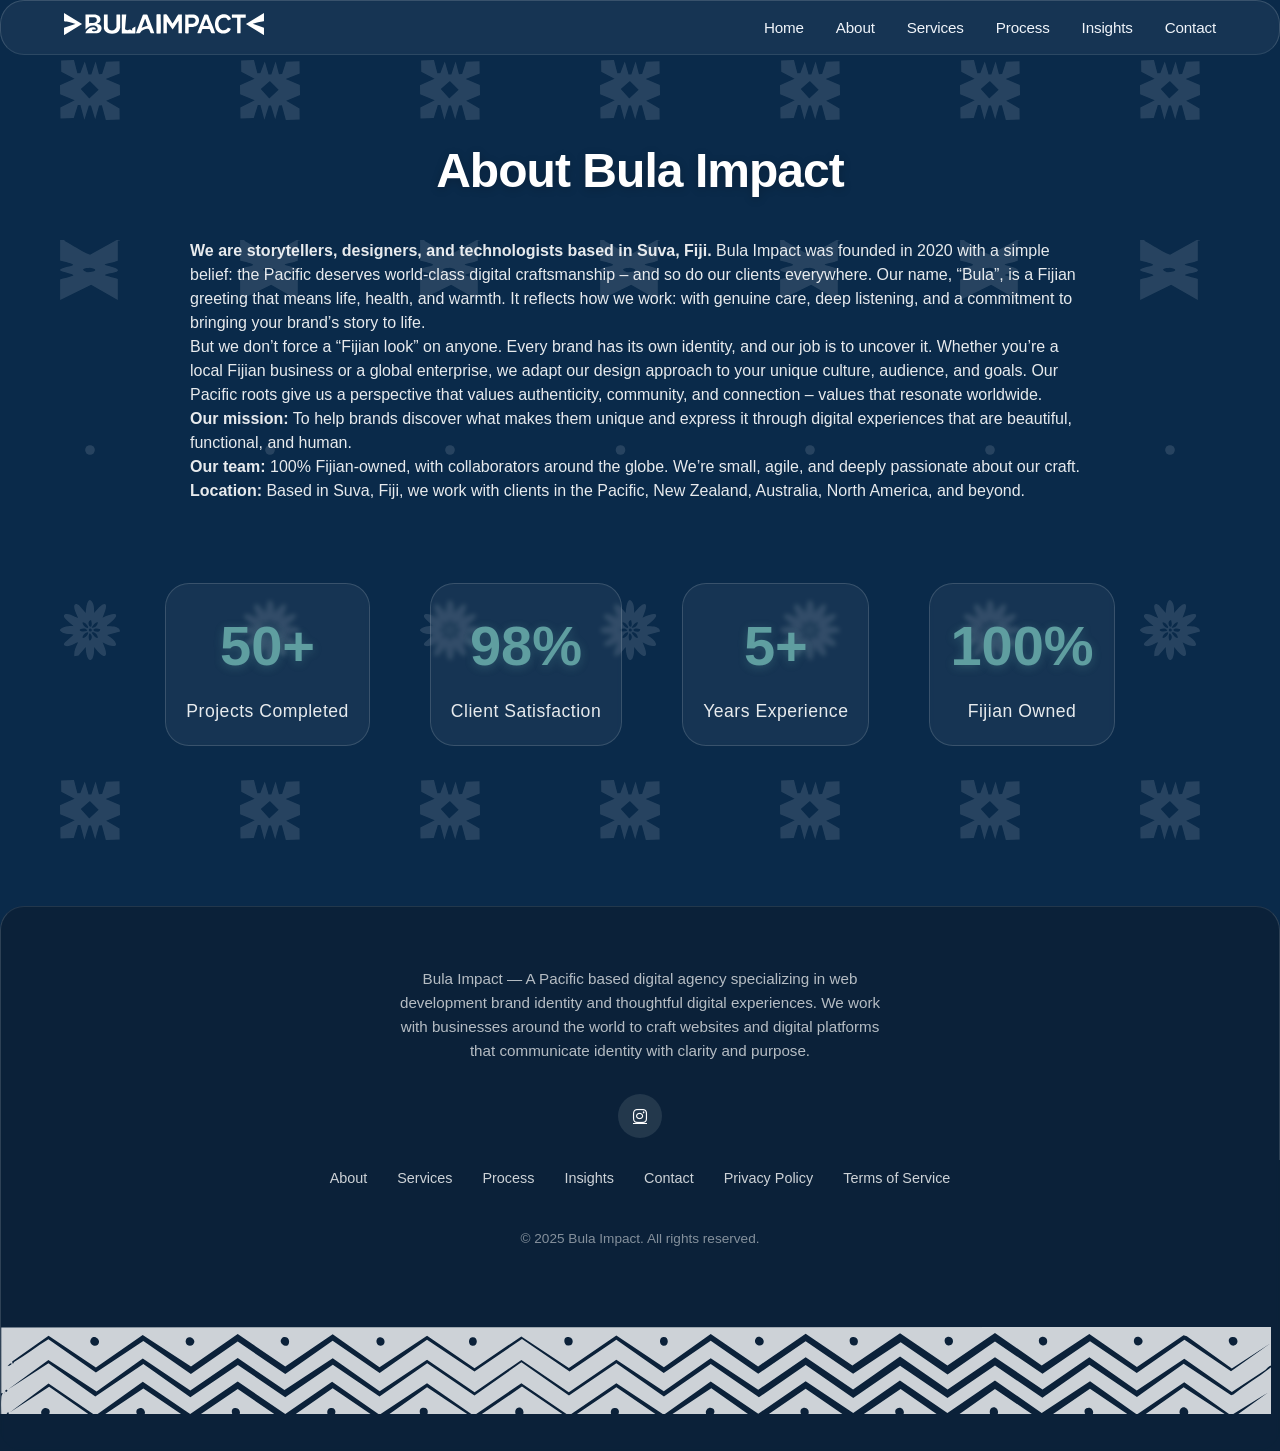
==== commit 568c468f: "Add files via upload" ====
--- a/about.html
+++ b/about.html
@@ -1,3 +1,3 @@
-<!DOCTYPE html><html lang="en"><head><meta charset="UTF-8"><meta name="viewport" content="width=device-width, initial-scale=1.0"><title>About Us – Bula Impact</title><link rel="icon" type="image/svg+xml" href="/favicon.svg"><link rel="stylesheet" href="assets/style-49e612a4.css"><link rel="stylesheet" href="https://cdnjs.cloudflare.com/ajax/libs/font-awesome/6.4.0/css/all.min.css"><link href="https://fonts.googleapis.com/css2?family=Poppins:wght@500;600&display=swap" rel="stylesheet"><script async src="https://pagead2.googlesyndication.com/pagead/js/adsbygoogle.js?client=ca-pub-3616645892367242" crossorigin="anonymous"></script></head><body><canvas id="background-canvas"></canvas><div class="mobile-background" id="mobile-background"></div><div class="content"><header><div class="container"><div class="header-content"><div class="logo"><svg xmlns="http://www.w3.org/2000/svg" viewBox="0 0 575.41 63.76" preserveAspectRatio="xMidYMid meet"><path fill="#ffffff" d="M295.17,4.13c1.66.46,15.16,23.06,17.25,26.21,2.91-2.45,15.19-25.7,16.72-25.7h10.04v53.2s-.72.77-.77.77h-8.23s-.77-.72-.77-.77V22.63l-16.73,24.66-16.73-23.12v34.44h-9.78V4.12c2.42.43,6.91-.59,9.01,0h-.01Z"/><path fill="#ffffff" d="M61.77,58.1c2.66-9.83,15.66-20.54,26.09-16.03,2.26.98,4.03,2.54,3.77,5.23h-7.98c-.37,0-3.25.84-3.35,1.3,1.73,6.51,15.41,4.52,16.44-1.58,1.22-7.17-5.32-10.62-11.53-11.05-10.26-.71-16.57,4.64-23.44,11.33V4.12h28.56c1.35,0,7.77,2.78,9.17,3.69,7.43,4.80,7.84,16.69-.22,21.19-.79.44-3.89.66-3.55,2.1.15.62,6.33,2.16,7.97,3.35,7.19,5.24,5.11,17.95-2.48,21.68-.61.30-4.96,1.96-5.24,1.96h-34.23.02ZM72.06,29.31c7.97-2.17,25.49,1.55,21.89-12.35-.59-2.27-4.04-4.61-6.19-4.61h-15.70v16.96Z"/><path fill="#ffffff" d="M.01,63.75v-21.07l32.42-11.31c.62-.83-6.90-2.73-7.61-2.93-3.34-.94-6.91-1.83-10.30-2.57-4.03-.88-10.03-1.14-13.65-2.30-.38-.12-.65-.35-.87-.68V.02l51.97,31.61L0,63.76h0Z"/><path fill="#ffffff" d="M575.41,0v22.87c0,.22-.58.57-.88.66-10.66,1.81-21.48,3.52-31.55,7.56l32.43,11.57v21.07l-51.97-32.13L575.41,0h0Z"/><path fill="#ffffff" d="M206.91,58.61l20.08-53.58c.79-1.38,11.79-1.41,12.89-.03l20.04,53.61h-10.04c-2.92-3.01-2.93-10.98-6.83-12.71-5.68-2.52-15.22,1.44-19.44,5.50-1,.96-5.41,7.22-6.16,7.22h-10.55,0ZM234.18,17.49l-1.55.76-9.25,24.42c5.75-1.91,11.19-5.58,17.50-5.14,0,0-6.70-20.04-6.70-20.04Z"/><path fill="#ffffff" d="M125.59,4.13v35.72c0,.31,1.40,4.41,1.69,5,3.05,6.31,13.39,6.99,18.64,2.97,1.39-1.07,4.89-5.90,4.89-7.45V4.90c0-.05.72-.77.77-.77h9.26s.77.72.77.77v37.52c0,.44-2.61,6.93-3.07,7.72-7.36,12.50-32.79,11.99-40.90.72-.67-.93-2.86-5.50-2.86-6.39V4.89c0-.05.72-.77.77-.77h10.04Z"/><path fill="#ffffff" d="M434.39,58.61h-9.52c-2.74-3.54-3.19-8.25-5.39-12.09-.85-.51-17.83-.53-19.85-.28-.63.08-1.04-.04-1.52.54-1.51,1.82-2.36,8.32-3.70,10.66-.27.47-.98,1.17-1.45,1.17h-8.23c-.68,0-1.05-2.01-.67-2.70l19.41-50.41c.74-1.13,11.47-2.07,11.61,1.20,4.80,15.99,14.38,32.73,18.81,48.55.31,1.12.67,2.17.49,3.36h.01ZM416.38,37.54l-7.46-20.57-7.98,20.57h15.44Z"/><path fill="#ffffff" d="M372.37,4.64c12.70,1.51,19.28,12.02,14.91,24.15-4.54,12.60-17.48,11.27-28.55,11.83v16.71c0,1.66-7.60,1.55-9.01,1.29-.59-.11-1.05-.17-1.20-.86l.43-53.12c7.40.64,16.19-.86,23.42,0ZM358.22,30.86h13.64c.19,0,2.90-1.54,3.31-1.83,5.11-3.68,4.92-11.83-.79-14.56-.42-.20-2.84-1.08-3.03-1.08h-13.12v17.48h-.01Z"/><path fill="#ffffff" d="M468.72,16.10c-.82-.89-4.68-2.27-5.99-2.50-15.89-2.72-21.90,14.78-16.42,27.20,3.84,8.71,13.96,12.15,21.55,5.73,1.05-.89,3.14-3.91,3.60-4.14,1.79-.90,6.50,2.22,8.53,2.82-1.73,8.57-11.89,13.71-20.13,13.91-21.18.51-28.87-18.95-24.27-37.12,4.18-16.52,24.09-23.45,37.88-13.98,1.87,1.28,7.24,6.87,6.68,9.10-.30,1.20-6.80,3.99-7.94,3.93-2.02-.10-2.42-3.81-3.48-4.96h-.01,0Z"/><path fill="#ffffff" d="M166.25,4.64l12.87-.51-3.62,42.90c1.83,1.22,4.20,2.28,6.44,2.37,2.90.12,6.87-1.83,8.72-1.58.96.13,6.07,4.46,5.87,1.39-.07-1.12-1.58-2.53-.70-3.95.60-.96,7.97-5.51,9.53-6.17v19.28s-.72.77-.77.77h-38.34V4.65h0Z"/><path fill="#ffffff" d="M522.92,4.64v8.74h-14.93v44.46s-.72.77-.77.77h-9.01V14.15c0-.05-.72-.77-.77-.77h-14.15c-.82-3.02-.51-5.72,0-8.74,0,0,39.63,0,39.63,0Z"/><path fill="#ffffff" d="M276.90,58.61h-9.52s-.77-.72-.77-.77V4.90c0-.05.72-.77.77-.77h8.75c1.55,0,.42,6.29.45,7.37.22,8.69,1.31,17.60,1.37,26.28.05,6.96-.23,13.93-1.05,20.84h0Z"/><rect fill="#ffffff" x="266.61" y="4.13" width="11.35" height="54.81"/></svg></div><button class="mobile-menu-btn"><i class="fas fa-bars"></i></button><nav><ul><li><a href="index.html">Home</a></li><li><a href="about.html">About</a></li><li><a href="service.html">Services</a></li><li><a href="process.html">Process</a></li><li><a href="insights.html">Insights</a></li><li><a href="contact.html">Contact</a></li></ul></nav></div></div></header><main class="container"><section class="section"><h1 class="section-title">About Bula Impact</h1><div style="max-width:900px; margin:0 auto; color:rgba(255,255,255,0.9);"><p><strong>We are storytellers, designers, and technologists based in Suva, Fiji.</strong> Bula Impact was founded in 2020 with a simple belief: the Pacific deserves world‑class digital craftsmanship – and so do our clients everywhere. Our name, “Bula”, is a Fijian greeting that means life, health, and warmth. It reflects how we work: with genuine care, deep listening, and a commitment to bringing your brand’s story to life.</p><p>But we don’t force a “Fijian look” on anyone. Every brand has its own identity, and our job is to uncover it. Whether you’re a local Fijian business or a global enterprise, we adapt our design approach to your unique culture, audience, and goals. Our Pacific roots give us a perspective that values authenticity, community, and connection – values that resonate worldwide.</p><p><strong>Our mission:</strong> To help brands discover what makes them unique and express it through digital experiences that are beautiful, functional, and human.</p><p><strong>Our team:</strong> 100% Fijian‑owned, with collaborators around the globe. We’re small, agile, and deeply passionate about our craft.</p><p><strong>Location:</strong> Based in Suva, Fiji, we work with clients in the Pacific, New Zealand, Australia, North America, and beyond.</p></div><div class="stats"><div class="stat-item"><span class="stat-number">50+</span><span class="stat-text">Projects Completed</span></div><div class="stat-item"><span class="stat-number">98%</span><span class="stat-text">Client Satisfaction</span></div><div class="stat-item"><span class="stat-number">5+</span><span class="stat-text">Years Experience</span></div><div class="stat-item"><span class="stat-number">100%</span><span class="stat-text">Fijian Owned</span></div></div></section></main><footer><div class="footer-svg"><svg viewBox="0 0 1532.36 147.3" xmlns="http://www.w3.org/2000/svg"><path fill="#ffffff" d="M.34,79.49L.31.49l1532-.49c-.19,13.32-.06,26.66.01,40l-.99,1.49,1,.51c.04,8.65.03,17.35,0,26-2.33,1.2-3.04,2.36,0,2-.04,16.32.05,32.68.02,49L.35,119.49c-.06-3.32.08-6.68,0-10l9-5.51c-.68-4.22-2.32.28-3.22.84-1.81,1.11-3.57,2.44-5.78,2.67-.06-6.91-.6-15.29,0-22,.23-2.63,0-3.75,2-5.99H.34ZM15.66,41.87c14.16-8.18,27.11-18.54,41.15-27.07l56.92,39.68,56.92-37.84,57.02,39.67,56.14-38.84,57.03,38.93,56.78-39.91,56.36,38.69,56.82-39.81,56.93,37.97,56.92-38.84,57.11,38.79,56.05-38.01,56.84,39.83,56.32-38.71,57.01,39.65,56.84-38.86,56.91,39.01,57-38.06,56.25,38.84,56.83-39.52,57.02,38.61,56.91-39.01,56.08,37.98,57.17-39.85,55.87,37.87,47.43-33.55-46.48,30.2-53.92-38.74-3.99-.94-55.9,37.88-57.03-39.62-57.08,37.83-56.07-39.03-56.99,39.02-56.85-38.75-57.1,38.87-56.06-38.14-57,39.14-56.85-38.88-56.13,39.87-57.03-37.91-56.9,39-57.02-38.03-56.14,38.06-56.93-38.99-57.01,38-56.15-39.8-56.83,38.84-57.02-38.93-56.03,39.03-57.9-38.04-56.13,39.04L56.99,10.61,13.33,41.51c.49,5.14,2.14.47,2.33.36ZM116.07,21.21c4.87-4.87-3.52-12.84-7.85-7.35s3.76,11.44,7.85,7.35ZM230.08,21.17c6.68-6.73-7.93-14.1-8.72-4.18-.42,5.26,5.85,7.07,8.72,4.18ZM336.57,13.64c-5.41,6.21,8.29,14.03,8.85,4.24.33-5.84-6.24-7.24-8.85-4.24ZM453.03,12.52c-4.8,1.42-3.67,11.89,3.59,9.66,5.79-1.77,3.46-11.75-3.59-9.66ZM564.03,12.48c-3.84,1.13-3.83,8.53,0,9.66,8.62,2.54,8.61-12.21,0-9.66ZM677.98,12.43c-4.17,1.45-3.06,9.37,1.87,9.86,8.37.84,7.15-13-1.87-9.86ZM793.03,12.41c-3.84,1.13-3.83,8.53,0,9.66,8.62,2.54,8.61-12.21,0-9.66ZM913.07,20.95c4.87-4.87-3.52-12.84-7.85-7.35s3.76,11.44,7.85,7.35ZM1019.98,12.32c-3.96,1.39-2.71,8.55,1.04,9.68,8.92,2.69,8.58-13.06-1.04-9.68ZM1133.98,12.29c-4.17,1.45-3.06,9.37,1.87,9.86,8.37.84,7.15-13-1.87-9.86ZM1246.98,12.25c-3.84,1.33-3.31,8.39,1.06,9.66,8.96,2.61,8.52-12.98-1.06-9.66ZM1367.08,20.81c6.68-6.73-7.93-14.1-8.72-4.18-.42,5.26,5.85,7.07,8.72,4.18ZM1481.08,20.77c3.07-3.10,1.39-9.18-4.26-8.85-9.75.56-2.22,15.39,4.26,8.85ZM1529.82,13v1c.65-.33.65-.67,0-1ZM1515.97,51.64c-13.42,8.73-26.86,17.41-40.13,26.36l-57.01-39.96-57.01,38-56.81-39.81-56.17,38.84-57.01-38.91-56.8,38.83-57.02-39.69-56.33,39.69-56.85-38.81-56.9,39.03-56.94-37.8-56.31,39.65-56.85-37.91-57.01,39.13-56.84-38.8-56.15,38.81-57.01-39.06-56.81,37.95-56.27-39.85-57.88,38.08-56.06-38.12-56.82,38.95-57.02-38.61-55.36,39.7-57.8-37.83L8.33,74.98l48.5-31.44,56.19,39.71,57.66-38.74,56.31,39.7,57.01-38.68,56.84,38.78,57-38.92,56,37.91,57.15-39.81,56.69,38.64,56.3-39.73,57.03,39.7,56.83-38.52,57.02,39.61,56.13-38.9,57.82,39.95,56.04-38.78,57.03,39.71,56.12-38.83,56.85,38.74,56.99-38.97,56.85,38.8,56.31-39.65,57.04,38.66,56.02-39.74,56.96,37.63,2.65-.94c13.74-11.4,29.78-20.22,43.58-31.46.82-.67,3.17-2.16,2.59-3.4-3.76.54-5.89,4.33-7.87,5.62ZM12.32,43.49c-2.36-.38-2.84,2.73-4.97,3.51.93.22,6.64-1.77,4.97-3.51ZM10.35,102.48l47.33-30.85,56.94,39.67,56.06-37.67,57.11,38.79,56.04-37.97,56.85,38.75,56.97-39.69,57.04,38.71,56.14-39.84,57.02,37.88,56.82-38.78,57.12,38.83,56.03-38.01,56.93,38.94,56.91-37.84,56.33,39.61,56.82-38.84,56.93,38.99,56.92-38.96,57.01,39.79,56.13-39.58,57.02,38.62,56.91-39.01,56.08,37.97,56.21-39.86,57.8,37.83,43.46-31.49-44.43,27.56-56.05-39.69-56.8,38.56-56.18-39.84-57.95,38.02-56.07-38.98-57.01,38.99-56.93-39.02-56.03,39.04-57.02-38.04-56.83,38.94-56.99-38.65-56.16,39.82-57.01-37.88-56.9,38.98-56.96-38.89-57.1,38.94-56.05-38.95-57.01,37.94-56.83-39.77-56.12,38.83-57.04-38.96-56.99,38.95-56.86-38.83-55.37,39.76-3.22-.36-54.4-37.31L10.35,102.48ZM7.33,75.5c-1.09-1.09-3.08.9-1.99,1.99s3.08-.9,1.99-1.99ZM3.84,78.49v1c.65-.33.65-.67,0-1ZM621,96.51c-6.11.54-6.05,11.14.74,10.8,7.58-.38,5.16-11.32-.74-10.8ZM1190,96.32c-6.11.54-6.05,11.14.74,10.8,7.58-.38,5.16-11.32-.74-10.8ZM1422.11,105.79c4.9-4.94-3.31-13.56-7.84-7.32-4.16,5.73,3.71,11.49,7.84,7.32ZM49.59,106.23c5.13,5.15,12.49-4.86,6.77-8.26s-10.89,4.13-6.77,8.26ZM171.1,106.19c4.12-4.14-.92-11.75-6.77-8.26-5.72,3.41,1.64,13.41,6.77,8.26ZM278.98,97.53c-3.5,1.23-3.1,8.92,2.09,9.71,8.09,1.22,6.96-12.9-2.09-9.71ZM394.05,97.56c-3.72,1.12-4.17,8.07.28,9.4,8.13,2.42,9.64-12.38-.28-9.4ZM503.98,97.47c-2.92.97-2.95,9.77,2.87,9.77,6.76,0,7.1-13.07-2.87-9.77ZM734.05,97.46c-3.72,1.12-4.17,8.07.28,9.4,8.13,2.42,9.64-12.38-.28-9.4ZM846.59,105.98c5.13,5.15,12.49-4.86,6.77-8.26s-10.89,4.13-6.77,8.26ZM961.01,97.34c-4.26,1.5-2.48,9.44,1.87,9.87,8.41.82,7.1-13.03-1.87-9.87ZM1081.1,105.9c4.12-4.14-.92-11.75-6.77-8.26s1.64,13.41,6.77,8.26ZM1308.1,105.83c4.12-4.14-.92-11.75-6.77-8.26s1.64,13.41,6.77,8.26Z"/><path fill="#ffffff" d="M232.35,126.42c.44,17.95-21.68,26.92-34.53,14.05-2.07-2.07-8.8-14.03-3.97-14.03h38.5Z"/><path fill="#ffffff" d="M136.35,126.45c-1.26,26.32-39.01,27.18-40,.01h40Z"/><path fill="#ffffff" d="M1002.35,126.17c.68,21.08-29.32,27.91-38.17,8.68-.69-1.5-3.43-8.67-.33-8.67h38.5Z"/><path fill="#ffffff" d="M521.35,126.33c-.92,26.13-39.6,26.86-40,.01h40Z"/><path fill="#ffffff" d="M1387.35,126.05c-.71,26.24-39.11,26.82-40,.01h40Z"/><path fill="#ffffff" d="M280.35,126.4c.67,5.58-1.48,9.49-4.95,13.55-.51.6-4.95,5.03-5.27,5.21-.42.23-8.75,2.11-9.23,2.13-9.67.39-21.66-10.6-19.55-20.88h39Z"/><path fill="#ffffff" d="M184.35,126.43c-1,26.39-39.04,26.74-40,.01h40Z"/><path fill="#ffffff" d="M88.35,126.46c-1.12,26.08-39.51,26.9-40,.01h40Z"/><path fill="#ffffff" d="M329.35,126.39c-1.88,25.9-40.32,27.17-40,.01h40Z"/><path fill="#ffffff" d="M1339.35,126.06c-.95,26.01-39.37,27.01-40,.01h40Z"/><path fill="#ffffff" d="M569.35,126.31c-.86,26.21-39.32,26.79-40,.01h40Z"/><path fill="#ffffff" d="M617.35,126.29c1.45,23-34.62,27.31-39.36,5.78-.28-1.26.07-5.77.36-5.77h39Z"/><path fill="#ffffff" d="M906.35,126.2c-1.12,26.08-39.51,26.9-40,.01h40Z"/><path fill="#ffffff" d="M1435.35,126.03c.61,14.55-14.71,23.83-27.99,18.50-6.67-2.68-13.31-11.16-11.01-18.49h39Z"/><path fill="#ffffff" d="M1291.35,126.08c-1.12,26.08-39.51,26.9-40,.01h40Z"/><path fill="#ffffff" d="M954.35,126.19c-.96,26.08-39.29,26.87-40,.01h40Z"/><path fill="#ffffff" d="M1050.35,126.15c.82,17.78-22.31,26.92-34.53,14.04-3.08-3.25-6.10-9.64-4.47-14.03h39Z"/><path fill="#ffffff" d="M1532.35,126c-1.9,26.03-40.17,26.9-40,.01h40Z"/><path fill="#ffffff" d="M665.35,126.28c-.03,26.15-40.10,27.13-39,.01h39Z"/><path fill="#ffffff" d="M425.35,126.36c-1.95,26.17-39.6,26.82-40,.01h40Z"/><path fill="#ffffff" d="M473.35,126.34c-1.63,26.11-39.42,26.91-40,.01h40Z"/><path fill="#ffffff" d="M3.35,126.49h2c11.65,0,23.35-.01,35,0-.69,15.16-17.21,25.12-30.70,17.21-5.02-2.94-11.05-10.57-9.36-16.67.33-1.20,2.66-.26,3.06-.54Z"/><path fill="#ffffff" d="M714.35,126.26c-2.51,26.03-39.94,27.19-40,.01h40Z"/><path fill="#ffffff" d="M762.35,126.25c-2,26.30-39.80,26.67-40,.01h40Z"/><path fill="#ffffff" d="M810.35,126.23c-1.95,26.17-39.60,26.82-40,.01h40Z"/><path fill="#ffffff" d="M1195.35,126.11c-1.82,26.16-39.95,26.66-40,.01h40Z"/><path fill="#ffffff" d="M377.35,126.37c-1.92,26.18-39.88,26.67-40,.01h40Z"/><path fill="#ffffff" d="M1483.35,126.02c-.08,26.29-39.67,26.96-39,.01h39Z"/><path fill="#ffffff" d="M1243.35,126.09c-2.82,26.40-37.84,26.61-41,.01h41Z"/><path fill="#ffffff" d="M858.35,126.22c-2.03,26.14-39.34,26.87-40,.01h40Z"/><path fill="#ffffff" d="M1147.35,126.12c-1.92,26.18-39.88,26.67-40,.01h40Z"/><path fill="#ffffff" d="M1098.35,126.14c0,26.28-39.73,26.84-39,.01h39Z"/><path fill="#ffffff" d="M1532.34,70c-3.04.36-2.33-.80,0-2,0,.56,0,1.40,0,2Z"/><path fill="#ffffff" d="M1532.33,42l-1-.51.99-1.49c0,.59,0,1.42,0,2Z"/><path fill="#ffffff" d="M1529.82,13c.65.33.65.67,0,1v-1Z"/></svg></div><div class="footer-content container"><p class="footer-description">Bula Impact — A Pacific based digital agency specializing in web development brand identity and thoughtful digital experiences. We work with businesses around the world to craft websites and digital platforms that communicate identity with clarity and purpose.</p><div class="social-icons"><a href="https://www.instagram.com/bulaimpact/" target="_blank" rel="noopener"><i class="fab fa-instagram"></i></a></div><div class="footer-links"><a href="about.html">About</a><a href="service.html">Services</a><a href="process.html">Process</a><a href="insights.html">Insights</a><a href="contact.html">Contact</a><a href="privacy-policy.html">Privacy Policy</a><a href="terms.html">Terms of Service</a></div><p class="footer-text">© 2025 Bula Impact. All rights reserved.</p></div></footer></div><script src="assets/app-1ab8ab4e.js" defer></script><script>
-document.querySelector('.content').classList.add('visible');
-</script></body></html>+<!DOCTYPE html><html lang="en"><head><link rel="preload" href="assets/style-552320fc.css" as="style"><link rel="preconnect" href="https://cdnjs.cloudflare.com"><link rel="dns-prefetch" href="https://pagead2.googlesyndication.com"><meta charset="UTF-8"><meta name="viewport" content="width=device-width, initial-scale=1.0"><title>About Us – Bula Impact</title><link rel="icon" type="image/svg+xml" href="favicon.svg"><link rel="stylesheet" href="assets/style-552320fc.css"><link rel="stylesheet" href="https://cdnjs.cloudflare.com/ajax/libs/font-awesome/6.4.0/css/all.min.css"><link href="https://fonts.googleapis.com/css2?family=Poppins:wght@500;600&display=swap" rel="stylesheet"><script async src="https://pagead2.googlesyndication.com/pagead/js/adsbygoogle.js?client=ca-pub-3616645892367242" crossorigin="anonymous"></script></head><body><canvas id="background-canvas"></canvas><div class="mobile-background" id="mobile-background"></div><div class="content"><header><div class="container"><div class="header-content"><div class="logo"><svg xmlns="http://www.w3.org/2000/svg" viewBox="0 0 575.41 63.76" preserveAspectRatio="xMidYMid meet"><path fill="#ffffff" d="M295.17,4.13c1.66.46,15.16,23.06,17.25,26.21,2.91-2.45,15.19-25.7,16.72-25.7h10.04v53.2s-.72.77-.77.77h-8.23s-.77-.72-.77-.77V22.63l-16.73,24.66-16.73-23.12v34.44h-9.78V4.12c2.42.43,6.91-.59,9.01,0h-.01Z"/><path fill="#ffffff" d="M61.77,58.1c2.66-9.83,15.66-20.54,26.09-16.03,2.26.98,4.03,2.54,3.77,5.23h-7.98c-.37,0-3.25.84-3.35,1.3,1.73,6.51,15.41,4.52,16.44-1.58,1.22-7.17-5.32-10.62-11.53-11.05-10.26-.71-16.57,4.64-23.44,11.33V4.12h28.56c1.35,0,7.77,2.78,9.17,3.69,7.43,4.80,7.84,16.69-.22,21.19-.79.44-3.89.66-3.55,2.1.15.62,6.33,2.16,7.97,3.35,7.19,5.24,5.11,17.95-2.48,21.68-.61.30-4.96,1.96-5.24,1.96h-34.23.02ZM72.06,29.31c7.97-2.17,25.49,1.55,21.89-12.35-.59-2.27-4.04-4.61-6.19-4.61h-15.70v16.96Z"/><path fill="#ffffff" d="M.01,63.75v-21.07l32.42-11.31c.62-.83-6.90-2.73-7.61-2.93-3.34-.94-6.91-1.83-10.30-2.57-4.03-.88-10.03-1.14-13.65-2.30-.38-.12-.65-.35-.87-.68V.02l51.97,31.61L0,63.76h0Z"/><path fill="#ffffff" d="M575.41,0v22.87c0,.22-.58.57-.88.66-10.66,1.81-21.48,3.52-31.55,7.56l32.43,11.57v21.07l-51.97-32.13L575.41,0h0Z"/><path fill="#ffffff" d="M206.91,58.61l20.08-53.58c.79-1.38,11.79-1.41,12.89-.03l20.04,53.61h-10.04c-2.92-3.01-2.93-10.98-6.83-12.71-5.68-2.52-15.22,1.44-19.44,5.50-1,.96-5.41,7.22-6.16,7.22h-10.55,0ZM234.18,17.49l-1.55.76-9.25,24.42c5.75-1.91,11.19-5.58,17.50-5.14,0,0-6.70-20.04-6.70-20.04Z"/><path fill="#ffffff" d="M125.59,4.13v35.72c0,.31,1.40,4.41,1.69,5,3.05,6.31,13.39,6.99,18.64,2.97,1.39-1.07,4.89-5.90,4.89-7.45V4.90c0-.05.72-.77.77-.77h9.26s.77.72.77.77v37.52c0,.44-2.61,6.93-3.07,7.72-7.36,12.50-32.79,11.99-40.90.72-.67-.93-2.86-5.50-2.86-6.39V4.89c0-.05.72-.77.77-.77h10.04Z"/><path fill="#ffffff" d="M434.39,58.61h-9.52c-2.74-3.54-3.19-8.25-5.39-12.09-.85-.51-17.83-.53-19.85-.28-.63.08-1.04-.04-1.52.54-1.51,1.82-2.36,8.32-3.70,10.66-.27.47-.98,1.17-1.45,1.17h-8.23c-.68,0-1.05-2.01-.67-2.70l19.41-50.41c.74-1.13,11.47-2.07,11.61,1.20,4.80,15.99,14.38,32.73,18.81,48.55.31,1.12.67,2.17.49,3.36h.01ZM416.38,37.54l-7.46-20.57-7.98,20.57h15.44Z"/><path fill="#ffffff" d="M372.37,4.64c12.70,1.51,19.28,12.02,14.91,24.15-4.54,12.60-17.48,11.27-28.55,11.83v16.71c0,1.66-7.60,1.55-9.01,1.29-.59-.11-1.05-.17-1.20-.86l.43-53.12c7.40.64,16.19-.86,23.42,0ZM358.22,30.86h13.64c.19,0,2.90-1.54,3.31-1.83,5.11-3.68,4.92-11.83-.79-14.56-.42-.20-2.84-1.08-3.03-1.08h-13.12v17.48h-.01Z"/><path fill="#ffffff" d="M468.72,16.10c-.82-.89-4.68-2.27-5.99-2.50-15.89-2.72-21.90,14.78-16.42,27.20,3.84,8.71,13.96,12.15,21.55,5.73,1.05-.89,3.14-3.91,3.60-4.14,1.79-.90,6.50,2.22,8.53,2.82-1.73,8.57-11.89,13.71-20.13,13.91-21.18.51-28.87-18.95-24.27-37.12,4.18-16.52,24.09-23.45,37.88-13.98,1.87,1.28,7.24,6.87,6.68,9.10-.30,1.20-6.80,3.99-7.94,3.93-2.02-.10-2.42-3.81-3.48-4.96h-.01,0Z"/><path fill="#ffffff" d="M166.25,4.64l12.87-.51-3.62,42.90c1.83,1.22,4.20,2.28,6.44,2.37,2.90.12,6.87-1.83,8.72-1.58.96.13,6.07,4.46,5.87,1.39-.07-1.12-1.58-2.53-.70-3.95.60-.96,7.97-5.51,9.53-6.17v19.28s-.72.77-.77.77h-38.34V4.65h0Z"/><path fill="#ffffff" d="M522.92,4.64v8.74h-14.93v44.46s-.72.77-.77.77h-9.01V14.15c0-.05-.72-.77-.77-.77h-14.15c-.82-3.02-.51-5.72,0-8.74,0,0,39.63,0,39.63,0Z"/><path fill="#ffffff" d="M276.90,58.61h-9.52s-.77-.72-.77-.77V4.90c0-.05.72-.77.77-.77h8.75c1.55,0,.42,6.29.45,7.37.22,8.69,1.31,17.60,1.37,26.28.05,6.96-.23,13.93-1.05,20.84h0Z"/><rect fill="#ffffff" x="266.61" y="4.13" width="11.35" height="54.81"/></svg></div><button class="mobile-menu-btn"><i class="fas fa-bars"></i></button><nav><ul><li><a href="index.html">Home</a></li><li><a href="about.html">About</a></li><li><a href="service.html">Services</a></li><li><a href="process.html">Process</a></li><li><a href="insights.html">Insights</a></li><li><a href="contact.html">Contact</a></li></ul></nav></div></div></header><main class="container"><section class="section"><h1 class="section-title">About Bula Impact</h1><div style="max-width:900px; margin:0 auto; color:rgba(255,255,255,0.9);"><p><strong>We are storytellers, designers, and technologists based in Suva, Fiji.</strong> Bula Impact was founded in 2020 with a simple belief: the Pacific deserves world‑class digital craftsmanship – and so do our clients everywhere. Our name, “Bula”, is a Fijian greeting that means life, health, and warmth. It reflects how we work: with genuine care, deep listening, and a commitment to bringing your brand’s story to life.</p><p>But we don’t force a “Fijian look” on anyone. Every brand has its own identity, and our job is to uncover it. Whether you’re a local Fijian business or a global enterprise, we adapt our design approach to your unique culture, audience, and goals. Our Pacific roots give us a perspective that values authenticity, community, and connection – values that resonate worldwide.</p><p><strong>Our mission:</strong> To help brands discover what makes them unique and express it through digital experiences that are beautiful, functional, and human.</p><p><strong>Our team:</strong> 100% Fijian‑owned, with collaborators around the globe. We’re small, agile, and deeply passionate about our craft.</p><p><strong>Location:</strong> Based in Suva, Fiji, we work with clients in the Pacific, New Zealand, Australia, North America, and beyond.</p></div><div class="stats"><div class="stat-item"><span class="stat-number">50+</span><span class="stat-text">Projects Completed</span></div><div class="stat-item"><span class="stat-number">98%</span><span class="stat-text">Client Satisfaction</span></div><div class="stat-item"><span class="stat-number">5+</span><span class="stat-text">Years Experience</span></div><div class="stat-item"><span class="stat-number">100%</span><span class="stat-text">Fijian Owned</span></div></div></section></main><footer><div class="footer-svg"><svg viewBox="0 0 1532.36 147.3" xmlns="http://www.w3.org/2000/svg"><path fill="#ffffff" d="M.34,79.49L.31.49l1532-.49c-.19,13.32-.06,26.66.01,40l-.99,1.49,1,.51c.04,8.65.03,17.35,0,26-2.33,1.2-3.04,2.36,0,2-.04,16.32.05,32.68.02,49L.35,119.49c-.06-3.32.08-6.68,0-10l9-5.51c-.68-4.22-2.32.28-3.22.84-1.81,1.11-3.57,2.44-5.78,2.67-.06-6.91-.6-15.29,0-22,.23-2.63,0-3.75,2-5.99H.34ZM15.66,41.87c14.16-8.18,27.11-18.54,41.15-27.07l56.92,39.68,56.92-37.84,57.02,39.67,56.14-38.84,57.03,38.93,56.78-39.91,56.36,38.69,56.82-39.81,56.93,37.97,56.92-38.84,57.11,38.79,56.05-38.01,56.84,39.83,56.32-38.71,57.01,39.65,56.84-38.86,56.91,39.01,57-38.06,56.25,38.84,56.83-39.52,57.02,38.61,56.91-39.01,56.08,37.98,57.17-39.85,55.87,37.87,47.43-33.55-46.48,30.2-53.92-38.74-3.99-.94-55.9,37.88-57.03-39.62-57.08,37.83-56.07-39.03-56.99,39.02-56.85-38.75-57.1,38.87-56.06-38.14-57,39.14-56.85-38.88-56.13,39.87-57.03-37.91-56.9,39-57.02-38.03-56.14,38.06-56.93-38.99-57.01,38-56.15-39.8-56.83,38.84-57.02-38.93-56.03,39.03-57.9-38.04-56.13,39.04L56.99,10.61,13.33,41.51c.49,5.14,2.14.47,2.33.36ZM116.07,21.21c4.87-4.87-3.52-12.84-7.85-7.35s3.76,11.44,7.85,7.35ZM230.08,21.17c6.68-6.73-7.93-14.1-8.72-4.18-.42,5.26,5.85,7.07,8.72,4.18ZM336.57,13.64c-5.41,6.21,8.29,14.03,8.85,4.24.33-5.84-6.24-7.24-8.85-4.24ZM453.03,12.52c-4.8,1.42-3.67,11.89,3.59,9.66,5.79-1.77,3.46-11.75-3.59-9.66ZM564.03,12.48c-3.84,1.13-3.83,8.53,0,9.66,8.62,2.54,8.61-12.21,0-9.66ZM677.98,12.43c-4.17,1.45-3.06,9.37,1.87,9.86,8.37.84,7.15-13-1.87-9.86ZM793.03,12.41c-3.84,1.13-3.83,8.53,0,9.66,8.62,2.54,8.61-12.21,0-9.66ZM913.07,20.95c4.87-4.87-3.52-12.84-7.85-7.35s3.76,11.44,7.85,7.35ZM1019.98,12.32c-3.96,1.39-2.71,8.55,1.04,9.68,8.92,2.69,8.58-13.06-1.04-9.68ZM1133.98,12.29c-4.17,1.45-3.06,9.37,1.87,9.86,8.37.84,7.15-13-1.87-9.86ZM1246.98,12.25c-3.84,1.33-3.31,8.39,1.06,9.66,8.96,2.61,8.52-12.98-1.06-9.66ZM1367.08,20.81c6.68-6.73-7.93-14.1-8.72-4.18-.42,5.26,5.85,7.07,8.72,4.18ZM1481.08,20.77c3.07-3.10,1.39-9.18-4.26-8.85-9.75.56-2.22,15.39,4.26,8.85ZM1529.82,13v1c.65-.33.65-.67,0-1ZM1515.97,51.64c-13.42,8.73-26.86,17.41-40.13,26.36l-57.01-39.96-57.01,38-56.81-39.81-56.17,38.84-57.01-38.91-56.8,38.83-57.02-39.69-56.33,39.69-56.85-38.81-56.9,39.03-56.94-37.8-56.31,39.65-56.85-37.91-57.01,39.13-56.84-38.8-56.15,38.81-57.01-39.06-56.81,37.95-56.27-39.85-57.88,38.08-56.06-38.12-56.82,38.95-57.02-38.61-55.36,39.7-57.8-37.83L8.33,74.98l48.5-31.44,56.19,39.71,57.66-38.74,56.31,39.7,57.01-38.68,56.84,38.78,57-38.92,56,37.91,57.15-39.81,56.69,38.64,56.3-39.73,57.03,39.7,56.83-38.52,57.02,39.61,56.13-38.9,57.82,39.95,56.04-38.78,57.03,39.71,56.12-38.83,56.85,38.74,56.99-38.97,56.85,38.8,56.31-39.65,57.04,38.66,56.02-39.74,56.96,37.63,2.65-.94c13.74-11.4,29.78-20.22,43.58-31.46.82-.67,3.17-2.16,2.59-3.4-3.76.54-5.89,4.33-7.87,5.62ZM12.32,43.49c-2.36-.38-2.84,2.73-4.97,3.51.93.22,6.64-1.77,4.97-3.51ZM10.35,102.48l47.33-30.85,56.94,39.67,56.06-37.67,57.11,38.79,56.04-37.97,56.85,38.75,56.97-39.69,57.04,38.71,56.14-39.84,57.02,37.88,56.82-38.78,57.12,38.83,56.03-38.01,56.93,38.94,56.91-37.84,56.33,39.61,56.82-38.84,56.93,38.99,56.92-38.96,57.01,39.79,56.13-39.58,57.02,38.62,56.91-39.01,56.08,37.97,56.21-39.86,57.8,37.83,43.46-31.49-44.43,27.56-56.05-39.69-56.8,38.56-56.18-39.84-57.95,38.02-56.07-38.98-57.01,38.99-56.93-39.02-56.03,39.04-57.02-38.04-56.83,38.94-56.99-38.65-56.16,39.82-57.01-37.88-56.9,38.98-56.96-38.89-57.1,38.94-56.05-38.95-57.01,37.94-56.83-39.77-56.12,38.83-57.04-38.96-56.99,38.95-56.86-38.83-55.37,39.76-3.22-.36-54.4-37.31L10.35,102.48ZM7.33,75.5c-1.09-1.09-3.08.9-1.99,1.99s3.08-.9,1.99-1.99ZM3.84,78.49v1c.65-.33.65-.67,0-1ZM621,96.51c-6.11.54-6.05,11.14.74,10.8,7.58-.38,5.16-11.32-.74-10.8ZM1190,96.32c-6.11.54-6.05,11.14.74,10.8,7.58-.38,5.16-11.32-.74-10.8ZM1422.11,105.79c4.9-4.94-3.31-13.56-7.84-7.32-4.16,5.73,3.71,11.49,7.84,7.32ZM49.59,106.23c5.13,5.15,12.49-4.86,6.77-8.26s-10.89,4.13-6.77,8.26ZM171.1,106.19c4.12-4.14-.92-11.75-6.77-8.26-5.72,3.41,1.64,13.41,6.77,8.26ZM278.98,97.53c-3.5,1.23-3.1,8.92,2.09,9.71,8.09,1.22,6.96-12.9-2.09-9.71ZM394.05,97.56c-3.72,1.12-4.17,8.07.28,9.4,8.13,2.42,9.64-12.38-.28-9.4ZM503.98,97.47c-2.92.97-2.95,9.77,2.87,9.77,6.76,0,7.1-13.07-2.87-9.77ZM734.05,97.46c-3.72,1.12-4.17,8.07.28,9.4,8.13,2.42,9.64-12.38-.28-9.4ZM846.59,105.98c5.13,5.15,12.49-4.86,6.77-8.26s-10.89,4.13-6.77,8.26ZM961.01,97.34c-4.26,1.5-2.48,9.44,1.87,9.87,8.41.82,7.1-13.03-1.87-9.87ZM1081.1,105.9c4.12-4.14-.92-11.75-6.77-8.26s1.64,13.41,6.77,8.26ZM1308.1,105.83c4.12-4.14-.92-11.75-6.77-8.26s1.64,13.41,6.77,8.26Z"/><path fill="#ffffff" d="M232.35,126.42c.44,17.95-21.68,26.92-34.53,14.05-2.07-2.07-8.8-14.03-3.97-14.03h38.5Z"/><path fill="#ffffff" d="M136.35,126.45c-1.26,26.32-39.01,27.18-40,.01h40Z"/><path fill="#ffffff" d="M1002.35,126.17c.68,21.08-29.32,27.91-38.17,8.68-.69-1.5-3.43-8.67-.33-8.67h38.5Z"/><path fill="#ffffff" d="M521.35,126.33c-.92,26.13-39.6,26.86-40,.01h40Z"/><path fill="#ffffff" d="M1387.35,126.05c-.71,26.24-39.11,26.82-40,.01h40Z"/><path fill="#ffffff" d="M280.35,126.4c.67,5.58-1.48,9.49-4.95,13.55-.51.6-4.95,5.03-5.27,5.21-.42.23-8.75,2.11-9.23,2.13-9.67.39-21.66-10.6-19.55-20.88h39Z"/><path fill="#ffffff" d="M184.35,126.43c-1,26.39-39.04,26.74-40,.01h40Z"/><path fill="#ffffff" d="M88.35,126.46c-1.12,26.08-39.51,26.9-40,.01h40Z"/><path fill="#ffffff" d="M329.35,126.39c-1.88,25.9-40.32,27.17-40,.01h40Z"/><path fill="#ffffff" d="M1339.35,126.06c-.95,26.01-39.37,27.01-40,.01h40Z"/><path fill="#ffffff" d="M569.35,126.31c-.86,26.21-39.32,26.79-40,.01h40Z"/><path fill="#ffffff" d="M617.35,126.29c1.45,23-34.62,27.31-39.36,5.78-.28-1.26.07-5.77.36-5.77h39Z"/><path fill="#ffffff" d="M906.35,126.2c-1.12,26.08-39.51,26.9-40,.01h40Z"/><path fill="#ffffff" d="M1435.35,126.03c.61,14.55-14.71,23.83-27.99,18.50-6.67-2.68-13.31-11.16-11.01-18.49h39Z"/><path fill="#ffffff" d="M1291.35,126.08c-1.12,26.08-39.51,26.9-40,.01h40Z"/><path fill="#ffffff" d="M954.35,126.19c-.96,26.08-39.29,26.87-40,.01h40Z"/><path fill="#ffffff" d="M1050.35,126.15c.82,17.78-22.31,26.92-34.53,14.04-3.08-3.25-6.10-9.64-4.47-14.03h39Z"/><path fill="#ffffff" d="M1532.35,126c-1.9,26.03-40.17,26.9-40,.01h40Z"/><path fill="#ffffff" d="M665.35,126.28c-.03,26.15-40.10,27.13-39,.01h39Z"/><path fill="#ffffff" d="M425.35,126.36c-1.95,26.17-39.6,26.82-40,.01h40Z"/><path fill="#ffffff" d="M473.35,126.34c-1.63,26.11-39.42,26.91-40,.01h40Z"/><path fill="#ffffff" d="M3.35,126.49h2c11.65,0,23.35-.01,35,0-.69,15.16-17.21,25.12-30.70,17.21-5.02-2.94-11.05-10.57-9.36-16.67.33-1.20,2.66-.26,3.06-.54Z"/><path fill="#ffffff" d="M714.35,126.26c-2.51,26.03-39.94,27.19-40,.01h40Z"/><path fill="#ffffff" d="M762.35,126.25c-2,26.30-39.80,26.67-40,.01h40Z"/><path fill="#ffffff" d="M810.35,126.23c-1.95,26.17-39.60,26.82-40,.01h40Z"/><path fill="#ffffff" d="M1195.35,126.11c-1.82,26.16-39.95,26.66-40,.01h40Z"/><path fill="#ffffff" d="M377.35,126.37c-1.92,26.18-39.88,26.67-40,.01h40Z"/><path fill="#ffffff" d="M1483.35,126.02c-.08,26.29-39.67,26.96-39,.01h39Z"/><path fill="#ffffff" d="M1243.35,126.09c-2.82,26.40-37.84,26.61-41,.01h41Z"/><path fill="#ffffff" d="M858.35,126.22c-2.03,26.14-39.34,26.87-40,.01h40Z"/><path fill="#ffffff" d="M1147.35,126.12c-1.92,26.18-39.88,26.67-40,.01h40Z"/><path fill="#ffffff" d="M1098.35,126.14c0,26.28-39.73,26.84-39,.01h39Z"/><path fill="#ffffff" d="M1532.34,70c-3.04.36-2.33-.80,0-2,0,.56,0,1.40,0,2Z"/><path fill="#ffffff" d="M1532.33,42l-1-.51.99-1.49c0,.59,0,1.42,0,2Z"/><path fill="#ffffff" d="M1529.82,13c.65.33.65.67,0,1v-1Z"/></svg></div><div class="footer-content container"><p class="footer-description">Bula Impact — A Pacific based digital agency specializing in web development brand identity and thoughtful digital experiences. We work with businesses around the world to craft websites and digital platforms that communicate identity with clarity and purpose.</p><div class="social-icons"><a href="https://www.instagram.com/bulaimpact/" target="_blank" rel="noopener"><i class="fab fa-instagram"></i></a></div><div class="footer-links"><a href="about.html">About</a><a href="service.html">Services</a><a href="process.html">Process</a><a href="insights.html">Insights</a><a href="contact.html">Contact</a><a href="privacy-policy.html">Privacy Policy</a><a href="terms.html">Terms of Service</a></div><p class="footer-text">© 2025 Bula Impact. All rights reserved.</p></div></footer></div><script src="assets/app-e3e7ccb6.js" defer></script><script>
+ document.querySelector('.content').classList.add('visible');
+ </script></body></html>
--- a/assets/style-552320fc.css
+++ b/assets/style-552320fc.css
@@ -0,0 +1 @@
+*{margin:0;padding:0;box-sizing:border-box}body{background:#0a2a4a;color:#f0f4fa;font-family:-apple-system,BlinkMacSystemFont,'Segoe UI',Roboto,Helvetica,Arial,sans-serif;font-weight:400;line-height:1.5;-webkit-font-smoothing:antialiased;-moz-osx-font-smoothing:grayscale;overflow-x:hidden}#background-canvas{position:fixed;top:0;left:0;width:100%;height:100%;z-index:-1;opacity:0.12;pointer-events:none;filter:hue-rotate(0deg);animation:hueRotate 30s linear infinite}@keyframes hueRotate{0%{filter:hue-rotate(0deg)}50%{filter:hue-rotate(30deg)}100%{filter:hue-rotate(0deg)}}.mobile-background{display:none}.content{position:relative;z-index:10;min-height:100vh}.container{max-width:1200px;margin:0 auto;padding:0 24px}.glass-card,header,.service-card,.process-step,.insight-article,.contact-form,footer{backdrop-filter:url(#liquid-filter) blur(2px);-webkit-backdrop-filter:url(#liquid-filter) blur(2px);background:rgba(255,255,255,0.05);border:1px solid rgba(255,255,255,0.15);border-radius:24px;transition:all 0.3s ease}.glass-card{position:relative;overflow:hidden}.glass-card::after{content:'';position:absolute;top:0;left:0;width:100%;height:100%;background:linear-gradient(135deg,rgba(255,255,255,0.2) 0%,rgba(255,255,255,0) 60%);pointer-events:none;border-radius:inherit;z-index:1}.glass-card>*{position:relative;z-index:2}header{position:sticky;top:0;z-index:100;padding:12px 0;animation:slideDown 0.6s ease-out;border-bottom:1px solid rgba(255,255,255,0.1)}@keyframes slideDown{from{transform:translateY(-100%);opacity:0}to{transform:translateY(0);opacity:1}}.header-content{display:flex;justify-content:space-between;align-items:center}.logo{width:200px}.logo svg{width:100%;height:auto;fill:#ffffff;transition:fill 0.3s ease}.logo:hover svg{fill:#5f9ea0}nav ul{display:flex;list-style:none;gap:32px}nav a{text-decoration:none;color:#f0f4fa;font-weight:500;font-size:0.95rem;transition:color 0.2s ease;position:relative;letter-spacing:-0.01em}nav a:hover{color:#5f9ea0}nav a::after{content:'';position:absolute;width:0;height:1px;bottom:-4px;left:0;background:#5f9ea0;transition:width 0.2s ease}nav a:hover::after{width:100%}.mobile-menu-btn{display:none;background:none;border:none;font-size:1.5rem;color:#ffffff;cursor:pointer}.hero{text-align:center;padding:160px 0 120px;background:transparent;margin-bottom:60px;animation:fadeInUp 1s ease-out}@keyframes fadeInUp{from{opacity:0;transform:translateY(30px)}to{opacity:1;transform:translateY(0)}}.hero h1{font-size:4rem;font-weight:600;letter-spacing:-0.02em;max-width:900px;margin:0 auto 20px;line-height:1.1;background:linear-gradient(135deg,#fff,#b0e0e6);-webkit-background-clip:text;-webkit-text-fill-color:transparent;background-clip:text}.subtitle{font-size:1.5rem;color:rgba(255,255,255,0.8);max-width:650px;margin:0 auto 40px;font-weight:400}.hero-support-text{font-size:1.1rem;color:rgba(255,255,255,0.7);max-width:800px;margin:40px auto 0;border-top:1px solid rgba(255,255,255,0.1);padding-top:30px}.cta-button{display:inline-block;background:linear-gradient(135deg,#0071e3,#5f9ea0);color:white;border:none;padding:16px 42px;border-radius:40px;font-weight:500;font-size:1.1rem;text-decoration:none;transition:all 0.3s ease;box-shadow:0 4px 12px rgba(0,113,227,0.3);animation:pulseGlow 2s infinite;margin-top:30px}@keyframes pulseGlow{0%{box-shadow:0 4px 12px rgba(0,113,227,0.3)}50%{box-shadow:0 8px 24px rgba(95,158,160,0.5)}100%{box-shadow:0 4px 12px rgba(0,113,227,0.3)}}.cta-button:hover{transform:scale(1.05) translateY(-2px);background:linear-gradient(135deg,#5f9ea0,#0071e3)}.section{padding:80px 0;opacity:0;transform:translateY(30px);transition:opacity 0.8s ease,transform 0.8s ease}.section.visible{opacity:1;transform:translateY(0)}.section-title{text-align:center;font-size:3rem;font-weight:600;letter-spacing:-0.02em;margin-bottom:2rem;color:#ffffff;text-shadow:0 2px 10px rgba(0,0,0,0.2)}.about-content{max-width:900px;margin:0 auto;text-align:center;font-size:1.2rem;line-height:1.8;color:rgba(255,255,255,0.95)}.stats{display:flex;justify-content:center;flex-wrap:wrap;gap:60px;margin-top:80px;text-align:center}.stat-item{padding:20px;animation:float 6s ease-in-out infinite;background:rgba(255,255,255,0.05);border:1px solid rgba(255,255,255,0.15);border-radius:24px;backdrop-filter:url(#liquid-filter) blur(2px);-webkit-backdrop-filter:url(#liquid-filter) blur(2px)}.stat-item:nth-child(2){animation-delay:0.2s}.stat-item:nth-child(3){animation-delay:0.4s}.stat-item:nth-child(4){animation-delay:0.6s}@keyframes float{0%{transform:translateY(0px)}50%{transform:translateY(-10px)}100%{transform:translateY(0px)}}.stat-number{font-size:3.5rem;font-weight:600;color:#5f9ea0;display:block;margin-bottom:10px;text-shadow:0 2px 10px rgba(95,158,160,0.3)}.stat-text{font-size:1.1rem;color:rgba(255,255,255,0.9);letter-spacing:0.5px}.services-grid{display:grid;grid-template-columns:repeat(auto-fit,minmax(300px,1fr));gap:30px;margin-top:50px}.service-card{padding:32px;animation:cardAppear 0.6s ease-out forwards;opacity:0;transform:translateY(20px)}.service-card:nth-child(1){animation-delay:0.1s}.service-card:nth-child(2){animation-delay:0.2s}.service-card:nth-child(3){animation-delay:0.3s}.service-card:nth-child(4){animation-delay:0.4s}@keyframes cardAppear{to{opacity:1;transform:translateY(0)}}.service-card:hover{transform:translateY(-10px) scale(1.02);box-shadow:0 20px 40px rgba(0,0,0,0.3);border-color:#5f9ea0;background:rgba(255,255,255,0.1)}.service-card i{font-size:2.5rem;background:linear-gradient(135deg,#0071e3,#5f9ea0);-webkit-background-clip:text;-webkit-text-fill-color:transparent;background-clip:text;margin-bottom:20px;transition:transform 0.3s ease}.service-card:hover i{transform:scale(1.1) rotate(5deg)}.service-card h3{font-size:1.5rem;margin-bottom:16px;font-weight:600;letter-spacing:-0.01em}.service-card p{color:rgba(255,255,255,0.85);line-height:1.6}.process-steps{display:flex;flex-wrap:wrap;justify-content:center;gap:30px;margin-top:50px}.process-step{padding:30px 20px;width:200px;text-align:center;animation:stepAppear 0.5s ease-out forwards;opacity:0;transform:scale(0.9)}.process-step:nth-child(1){animation-delay:0.1s}.process-step:nth-child(2){animation-delay:0.2s}.process-step:nth-child(3){animation-delay:0.3s}.process-step:nth-child(4){animation-delay:0.4s}.process-step:nth-child(5){animation-delay:0.5s}@keyframes stepAppear{to{opacity:1;transform:scale(1)}}.process-step:hover{transform:scale(1.05) translateY(-5px);border-color:#5f9ea0;background:rgba(255,255,255,0.1)}.process-step .number{display:inline-block;width:48px;height:48px;background:linear-gradient(135deg,#0071e3,#5f9ea0);border-radius:50%;line-height:48px;font-weight:600;font-size:1.3rem;margin-bottom:16px;color:white;transition:transform 0.3s ease}.process-step:hover .number{transform:rotate(360deg)}.process-step h4{font-size:1.2rem;margin-bottom:12px;font-weight:600}.process-step p{color:rgba(255,255,255,0.85);font-size:0.9rem;line-height:1.5}.insight-article{padding:40px;margin:40px 0}.insight-article:hover{transform:translateY(-5px);border-color:#5f9ea0;box-shadow:0 15px 30px rgba(0,0,0,0.3)}.insight-article h3{font-size:2rem;font-weight:600;letter-spacing:-0.01em;margin-bottom:20px;background:linear-gradient(135deg,#5f9ea0,#0071e3);-webkit-background-clip:text;-webkit-text-fill-color:transparent;background-clip:text}.insight-article p{color:rgba(255,255,255,0.9);line-height:1.8;margin-bottom:20px}.more-insights ul{list-style:none;display:grid;grid-template-columns:repeat(auto-fit,minmax(250px,1fr));gap:20px}.more-insights li{background:rgba(255,255,255,0.05);border:1px solid rgba(255,255,255,0.15);border-radius:16px;padding:20px;transition:all 0.3s ease;backdrop-filter:url(#liquid-filter) blur(2px);-webkit-backdrop-filter:url(#liquid-filter) blur(2px)}.more-insights li:hover{transform:translateX(5px);border-color:#5f9ea0;background:rgba(255,255,255,0.1)}.more-insights a{color:white;text-decoration:none;font-weight:500}.contact-content{max-width:700px;margin:0 auto;text-align:center}.contact-form{padding:40px;margin-top:30px;text-align:left;animation:slideUp 0.6s ease-out}@keyframes slideUp{from{opacity:0;transform:translateY(30px)}to{opacity:1;transform:translateY(0)}}.form-group{margin-bottom:24px}.form-group label{display:block;margin-bottom:8px;font-weight:500;color:#ffffff}.form-group input,.form-group textarea,.form-group select{width:100%;padding:14px 18px;background:rgba(255,255,255,0.1);border:1px solid rgba(255,255,255,0.2);border-radius:14px;font-size:1rem;color:white;transition:all 0.3s ease}.form-group input:focus,.form-group textarea:focus,.form-group select:focus{border-color:#5f9ea0;outline:none;background:rgba(255,255,255,0.15);box-shadow:0 0 0 3px rgba(95,158,160,0.2)}.form-group input::placeholder,.form-group textarea::placeholder{color:rgba(255,255,255,0.5)}.form-group textarea{height:150px;resize:vertical}.form-group select{appearance:none;-webkit-appearance:none;-moz-appearance:none;background-image:url("data:image/svg+xml;charset=UTF-8,%3csvg xmlns='http://www.w3.org/2000/svg' viewBox='0 0 24 24' fill='white'%3e%3cpath d='M7 10l5 5 5-5z'/%3e%3c/svg%3e");background-repeat:no-repeat;background-position:right 18px center;background-size:16px;padding-right:40px;cursor:pointer}.form-group select option{background:#0c1f33;color:white}.submit-btn{background:linear-gradient(135deg,#0071e3,#5f9ea0);color:white;border:none;padding:14px 32px;border-radius:40px;font-weight:500;font-size:1rem;cursor:pointer;transition:all 0.3s ease;width:100%;position:relative;overflow:hidden}.submit-btn::after{content:'';position:absolute;top:50%;left:50%;width:300%;height:300%;background:rgba(255,255,255,0.2);border-radius:50%;transform:translate(-50%,-50%) scale(0);transition:transform 0.5s ease}.submit-btn:hover::after{transform:translate(-50%,-50%) scale(1)}.submit-btn:hover{transform:translateY(-2px);box-shadow:0 10px 20px rgba(0,113,227,0.4)}.pricing-note{font-size:0.9rem;color:rgba(255,255,255,0.6);text-align:center;margin-top:25px;border-top:1px solid rgba(255,255,255,0.1);padding-top:20px}footer{position:relative;margin-top:80px;padding:60px 0 0;border-top:1px solid rgba(255,255,255,0.1);background:rgba(12,31,51,0.7);backdrop-filter:url(#liquid-filter) blur(2px);-webkit-backdrop-filter:url(#liquid-filter) blur(2px);overflow:visible}.footer-svg{position:absolute;bottom:0;left:0;width:100%;height:auto;z-index:0;pointer-events:none;line-height:0}.footer-svg svg{display:block;width:100%;height:auto;fill:#ffffff;opacity:0.8}.footer-content{position:relative;z-index:2;text-align:center;padding-bottom:200px}.footer-description{max-width:500px;margin:0 auto 30px;color:rgba(255,255,255,0.7);font-size:0.95rem;line-height:1.6}.social-icons{display:flex;justify-content:center;gap:20px;margin:30px 0}.social-icons a{display:inline-flex;align-items:center;justify-content:center;width:44px;height:44px;background:rgba(255,255,255,0.1);border-radius:50%;color:white;transition:all 0.3s ease}.social-icons a:hover{background:#5f9ea0;transform:translateY(-3px) scale(1.1);box-shadow:0 5px 15px rgba(95,158,160,0.4)}.footer-links{display:flex;justify-content:center;gap:30px;flex-wrap:wrap;margin:20px 0}.footer-links a{color:rgba(255,255,255,0.8);text-decoration:none;font-size:0.9rem;transition:color 0.2s ease,transform 0.2s ease}.footer-links a:hover{color:#5f9ea0;transform:translateY(-2px)}.footer-text{text-align:center;color:rgba(255,255,255,0.5);font-size:0.85rem;margin-top:40px;margin-bottom:0}@media (max-width:768px){.container{padding:0 20px}.logo{width:160px}.mobile-menu-btn{display:block;position:absolute;right:20px;top:18px}nav ul{display:none;flex-direction:column;background:rgba(12,31,51,0.95);backdrop-filter:url(#liquid-filter) blur(20px);-webkit-backdrop-filter:url(#liquid-filter) blur(20px);position:absolute;top:60px;left:0;width:100%;padding:20px 0;border-top:1px solid rgba(255,255,255,0.1);box-shadow:0 8px 20px rgba(0,0,0,0.2);z-index:1000;gap:0}nav ul.active{display:flex;animation:fadeSlide 0.3s ease forwards}@keyframes fadeSlide{from{opacity:0;transform:translateY(-10px)}to{opacity:1;transform:translateY(0)}}nav a{padding:16px 20px;font-size:1.1rem;text-align:center;display:block}nav a::after{display:none}h1{font-size:2.5rem}.subtitle{font-size:1.2rem;margin-bottom:30px}.hero{padding:120px 0 80px}.hero-support-text{margin-top:30px}.cta-button{margin-top:25px}.section-title{font-size:2.2rem}.services-grid{grid-template-columns:1fr}.process-steps{flex-direction:column;align-items:center}.process-step{width:100%;max-width:280px}.stats{gap:30px;margin-top:50px}.stat-number{font-size:2.5rem}.contact-form{padding:30px 20px}.footer-links{gap:20px;flex-direction:column}.footer-content{padding-bottom:180px}}@media (prefers-reduced-motion:reduce){*{animation-duration:0.01ms !important;animation-iteration-count:1 !important;transition-duration:0.01ms !important}}
--- a/assets/style-552320fc.css
+++ b/assets/style-552320fc.css
@@ -0,0 +1 @@
+*{margin:0;padding:0;box-sizing:border-box}body{background:#0a2a4a;color:#f0f4fa;font-family:-apple-system,BlinkMacSystemFont,'Segoe UI',Roboto,Helvetica,Arial,sans-serif;font-weight:400;line-height:1.5;-webkit-font-smoothing:antialiased;-moz-osx-font-smoothing:grayscale;overflow-x:hidden}#background-canvas{position:fixed;top:0;left:0;width:100%;height:100%;z-index:-1;opacity:0.12;pointer-events:none;filter:hue-rotate(0deg);animation:hueRotate 30s linear infinite}@keyframes hueRotate{0%{filter:hue-rotate(0deg)}50%{filter:hue-rotate(30deg)}100%{filter:hue-rotate(0deg)}}.mobile-background{display:none}.content{position:relative;z-index:10;min-height:100vh}.container{max-width:1200px;margin:0 auto;padding:0 24px}.glass-card,header,.service-card,.process-step,.insight-article,.contact-form,footer{backdrop-filter:url(#liquid-filter) blur(2px);-webkit-backdrop-filter:url(#liquid-filter) blur(2px);background:rgba(255,255,255,0.05);border:1px solid rgba(255,255,255,0.15);border-radius:24px;transition:all 0.3s ease}.glass-card{position:relative;overflow:hidden}.glass-card::after{content:'';position:absolute;top:0;left:0;width:100%;height:100%;background:linear-gradient(135deg,rgba(255,255,255,0.2) 0%,rgba(255,255,255,0) 60%);pointer-events:none;border-radius:inherit;z-index:1}.glass-card>*{position:relative;z-index:2}header{position:sticky;top:0;z-index:100;padding:12px 0;animation:slideDown 0.6s ease-out;border-bottom:1px solid rgba(255,255,255,0.1)}@keyframes slideDown{from{transform:translateY(-100%);opacity:0}to{transform:translateY(0);opacity:1}}.header-content{display:flex;justify-content:space-between;align-items:center}.logo{width:200px}.logo svg{width:100%;height:auto;fill:#ffffff;transition:fill 0.3s ease}.logo:hover svg{fill:#5f9ea0}nav ul{display:flex;list-style:none;gap:32px}nav a{text-decoration:none;color:#f0f4fa;font-weight:500;font-size:0.95rem;transition:color 0.2s ease;position:relative;letter-spacing:-0.01em}nav a:hover{color:#5f9ea0}nav a::after{content:'';position:absolute;width:0;height:1px;bottom:-4px;left:0;background:#5f9ea0;transition:width 0.2s ease}nav a:hover::after{width:100%}.mobile-menu-btn{display:none;background:none;border:none;font-size:1.5rem;color:#ffffff;cursor:pointer}.hero{text-align:center;padding:160px 0 120px;background:transparent;margin-bottom:60px;animation:fadeInUp 1s ease-out}@keyframes fadeInUp{from{opacity:0;transform:translateY(30px)}to{opacity:1;transform:translateY(0)}}.hero h1{font-size:4rem;font-weight:600;letter-spacing:-0.02em;max-width:900px;margin:0 auto 20px;line-height:1.1;background:linear-gradient(135deg,#fff,#b0e0e6);-webkit-background-clip:text;-webkit-text-fill-color:transparent;background-clip:text}.subtitle{font-size:1.5rem;color:rgba(255,255,255,0.8);max-width:650px;margin:0 auto 40px;font-weight:400}.hero-support-text{font-size:1.1rem;color:rgba(255,255,255,0.7);max-width:800px;margin:40px auto 0;border-top:1px solid rgba(255,255,255,0.1);padding-top:30px}.cta-button{display:inline-block;background:linear-gradient(135deg,#0071e3,#5f9ea0);color:white;border:none;padding:16px 42px;border-radius:40px;font-weight:500;font-size:1.1rem;text-decoration:none;transition:all 0.3s ease;box-shadow:0 4px 12px rgba(0,113,227,0.3);animation:pulseGlow 2s infinite;margin-top:30px}@keyframes pulseGlow{0%{box-shadow:0 4px 12px rgba(0,113,227,0.3)}50%{box-shadow:0 8px 24px rgba(95,158,160,0.5)}100%{box-shadow:0 4px 12px rgba(0,113,227,0.3)}}.cta-button:hover{transform:scale(1.05) translateY(-2px);background:linear-gradient(135deg,#5f9ea0,#0071e3)}.section{padding:80px 0;opacity:0;transform:translateY(30px);transition:opacity 0.8s ease,transform 0.8s ease}.section.visible{opacity:1;transform:translateY(0)}.section-title{text-align:center;font-size:3rem;font-weight:600;letter-spacing:-0.02em;margin-bottom:2rem;color:#ffffff;text-shadow:0 2px 10px rgba(0,0,0,0.2)}.about-content{max-width:900px;margin:0 auto;text-align:center;font-size:1.2rem;line-height:1.8;color:rgba(255,255,255,0.95)}.stats{display:flex;justify-content:center;flex-wrap:wrap;gap:60px;margin-top:80px;text-align:center}.stat-item{padding:20px;animation:float 6s ease-in-out infinite;background:rgba(255,255,255,0.05);border:1px solid rgba(255,255,255,0.15);border-radius:24px;backdrop-filter:url(#liquid-filter) blur(2px);-webkit-backdrop-filter:url(#liquid-filter) blur(2px)}.stat-item:nth-child(2){animation-delay:0.2s}.stat-item:nth-child(3){animation-delay:0.4s}.stat-item:nth-child(4){animation-delay:0.6s}@keyframes float{0%{transform:translateY(0px)}50%{transform:translateY(-10px)}100%{transform:translateY(0px)}}.stat-number{font-size:3.5rem;font-weight:600;color:#5f9ea0;display:block;margin-bottom:10px;text-shadow:0 2px 10px rgba(95,158,160,0.3)}.stat-text{font-size:1.1rem;color:rgba(255,255,255,0.9);letter-spacing:0.5px}.services-grid{display:grid;grid-template-columns:repeat(auto-fit,minmax(300px,1fr));gap:30px;margin-top:50px}.service-card{padding:32px;animation:cardAppear 0.6s ease-out forwards;opacity:0;transform:translateY(20px)}.service-card:nth-child(1){animation-delay:0.1s}.service-card:nth-child(2){animation-delay:0.2s}.service-card:nth-child(3){animation-delay:0.3s}.service-card:nth-child(4){animation-delay:0.4s}@keyframes cardAppear{to{opacity:1;transform:translateY(0)}}.service-card:hover{transform:translateY(-10px) scale(1.02);box-shadow:0 20px 40px rgba(0,0,0,0.3);border-color:#5f9ea0;background:rgba(255,255,255,0.1)}.service-card i{font-size:2.5rem;background:linear-gradient(135deg,#0071e3,#5f9ea0);-webkit-background-clip:text;-webkit-text-fill-color:transparent;background-clip:text;margin-bottom:20px;transition:transform 0.3s ease}.service-card:hover i{transform:scale(1.1) rotate(5deg)}.service-card h3{font-size:1.5rem;margin-bottom:16px;font-weight:600;letter-spacing:-0.01em}.service-card p{color:rgba(255,255,255,0.85);line-height:1.6}.process-steps{display:flex;flex-wrap:wrap;justify-content:center;gap:30px;margin-top:50px}.process-step{padding:30px 20px;width:200px;text-align:center;animation:stepAppear 0.5s ease-out forwards;opacity:0;transform:scale(0.9)}.process-step:nth-child(1){animation-delay:0.1s}.process-step:nth-child(2){animation-delay:0.2s}.process-step:nth-child(3){animation-delay:0.3s}.process-step:nth-child(4){animation-delay:0.4s}.process-step:nth-child(5){animation-delay:0.5s}@keyframes stepAppear{to{opacity:1;transform:scale(1)}}.process-step:hover{transform:scale(1.05) translateY(-5px);border-color:#5f9ea0;background:rgba(255,255,255,0.1)}.process-step .number{display:inline-block;width:48px;height:48px;background:linear-gradient(135deg,#0071e3,#5f9ea0);border-radius:50%;line-height:48px;font-weight:600;font-size:1.3rem;margin-bottom:16px;color:white;transition:transform 0.3s ease}.process-step:hover .number{transform:rotate(360deg)}.process-step h4{font-size:1.2rem;margin-bottom:12px;font-weight:600}.process-step p{color:rgba(255,255,255,0.85);font-size:0.9rem;line-height:1.5}.insight-article{padding:40px;margin:40px 0}.insight-article:hover{transform:translateY(-5px);border-color:#5f9ea0;box-shadow:0 15px 30px rgba(0,0,0,0.3)}.insight-article h3{font-size:2rem;font-weight:600;letter-spacing:-0.01em;margin-bottom:20px;background:linear-gradient(135deg,#5f9ea0,#0071e3);-webkit-background-clip:text;-webkit-text-fill-color:transparent;background-clip:text}.insight-article p{color:rgba(255,255,255,0.9);line-height:1.8;margin-bottom:20px}.more-insights ul{list-style:none;display:grid;grid-template-columns:repeat(auto-fit,minmax(250px,1fr));gap:20px}.more-insights li{background:rgba(255,255,255,0.05);border:1px solid rgba(255,255,255,0.15);border-radius:16px;padding:20px;transition:all 0.3s ease;backdrop-filter:url(#liquid-filter) blur(2px);-webkit-backdrop-filter:url(#liquid-filter) blur(2px)}.more-insights li:hover{transform:translateX(5px);border-color:#5f9ea0;background:rgba(255,255,255,0.1)}.more-insights a{color:white;text-decoration:none;font-weight:500}.contact-content{max-width:700px;margin:0 auto;text-align:center}.contact-form{padding:40px;margin-top:30px;text-align:left;animation:slideUp 0.6s ease-out}@keyframes slideUp{from{opacity:0;transform:translateY(30px)}to{opacity:1;transform:translateY(0)}}.form-group{margin-bottom:24px}.form-group label{display:block;margin-bottom:8px;font-weight:500;color:#ffffff}.form-group input,.form-group textarea,.form-group select{width:100%;padding:14px 18px;background:rgba(255,255,255,0.1);border:1px solid rgba(255,255,255,0.2);border-radius:14px;font-size:1rem;color:white;transition:all 0.3s ease}.form-group input:focus,.form-group textarea:focus,.form-group select:focus{border-color:#5f9ea0;outline:none;background:rgba(255,255,255,0.15);box-shadow:0 0 0 3px rgba(95,158,160,0.2)}.form-group input::placeholder,.form-group textarea::placeholder{color:rgba(255,255,255,0.5)}.form-group textarea{height:150px;resize:vertical}.form-group select{appearance:none;-webkit-appearance:none;-moz-appearance:none;background-image:url("data:image/svg+xml;charset=UTF-8,%3csvg xmlns='http://www.w3.org/2000/svg' viewBox='0 0 24 24' fill='white'%3e%3cpath d='M7 10l5 5 5-5z'/%3e%3c/svg%3e");background-repeat:no-repeat;background-position:right 18px center;background-size:16px;padding-right:40px;cursor:pointer}.form-group select option{background:#0c1f33;color:white}.submit-btn{background:linear-gradient(135deg,#0071e3,#5f9ea0);color:white;border:none;padding:14px 32px;border-radius:40px;font-weight:500;font-size:1rem;cursor:pointer;transition:all 0.3s ease;width:100%;position:relative;overflow:hidden}.submit-btn::after{content:'';position:absolute;top:50%;left:50%;width:300%;height:300%;background:rgba(255,255,255,0.2);border-radius:50%;transform:translate(-50%,-50%) scale(0);transition:transform 0.5s ease}.submit-btn:hover::after{transform:translate(-50%,-50%) scale(1)}.submit-btn:hover{transform:translateY(-2px);box-shadow:0 10px 20px rgba(0,113,227,0.4)}.pricing-note{font-size:0.9rem;color:rgba(255,255,255,0.6);text-align:center;margin-top:25px;border-top:1px solid rgba(255,255,255,0.1);padding-top:20px}footer{position:relative;margin-top:80px;padding:60px 0 0;border-top:1px solid rgba(255,255,255,0.1);background:rgba(12,31,51,0.7);backdrop-filter:url(#liquid-filter) blur(2px);-webkit-backdrop-filter:url(#liquid-filter) blur(2px);overflow:visible}.footer-svg{position:absolute;bottom:0;left:0;width:100%;height:auto;z-index:0;pointer-events:none;line-height:0}.footer-svg svg{display:block;width:100%;height:auto;fill:#ffffff;opacity:0.8}.footer-content{position:relative;z-index:2;text-align:center;padding-bottom:200px}.footer-description{max-width:500px;margin:0 auto 30px;color:rgba(255,255,255,0.7);font-size:0.95rem;line-height:1.6}.social-icons{display:flex;justify-content:center;gap:20px;margin:30px 0}.social-icons a{display:inline-flex;align-items:center;justify-content:center;width:44px;height:44px;background:rgba(255,255,255,0.1);border-radius:50%;color:white;transition:all 0.3s ease}.social-icons a:hover{background:#5f9ea0;transform:translateY(-3px) scale(1.1);box-shadow:0 5px 15px rgba(95,158,160,0.4)}.footer-links{display:flex;justify-content:center;gap:30px;flex-wrap:wrap;margin:20px 0}.footer-links a{color:rgba(255,255,255,0.8);text-decoration:none;font-size:0.9rem;transition:color 0.2s ease,transform 0.2s ease}.footer-links a:hover{color:#5f9ea0;transform:translateY(-2px)}.footer-text{text-align:center;color:rgba(255,255,255,0.5);font-size:0.85rem;margin-top:40px;margin-bottom:0}@media (max-width:768px){.container{padding:0 20px}.logo{width:160px}.mobile-menu-btn{display:block;position:absolute;right:20px;top:18px}nav ul{display:none;flex-direction:column;background:rgba(12,31,51,0.95);backdrop-filter:url(#liquid-filter) blur(20px);-webkit-backdrop-filter:url(#liquid-filter) blur(20px);position:absolute;top:60px;left:0;width:100%;padding:20px 0;border-top:1px solid rgba(255,255,255,0.1);box-shadow:0 8px 20px rgba(0,0,0,0.2);z-index:1000;gap:0}nav ul.active{display:flex;animation:fadeSlide 0.3s ease forwards}@keyframes fadeSlide{from{opacity:0;transform:translateY(-10px)}to{opacity:1;transform:translateY(0)}}nav a{padding:16px 20px;font-size:1.1rem;text-align:center;display:block}nav a::after{display:none}h1{font-size:2.5rem}.subtitle{font-size:1.2rem;margin-bottom:30px}.hero{padding:120px 0 80px}.hero-support-text{margin-top:30px}.cta-button{margin-top:25px}.section-title{font-size:2.2rem}.services-grid{grid-template-columns:1fr}.process-steps{flex-direction:column;align-items:center}.process-step{width:100%;max-width:280px}.stats{gap:30px;margin-top:50px}.stat-number{font-size:2.5rem}.contact-form{padding:30px 20px}.footer-links{gap:20px;flex-direction:column}.footer-content{padding-bottom:180px}}@media (prefers-reduced-motion:reduce){*{animation-duration:0.01ms !important;animation-iteration-count:1 !important;transition-duration:0.01ms !important}}
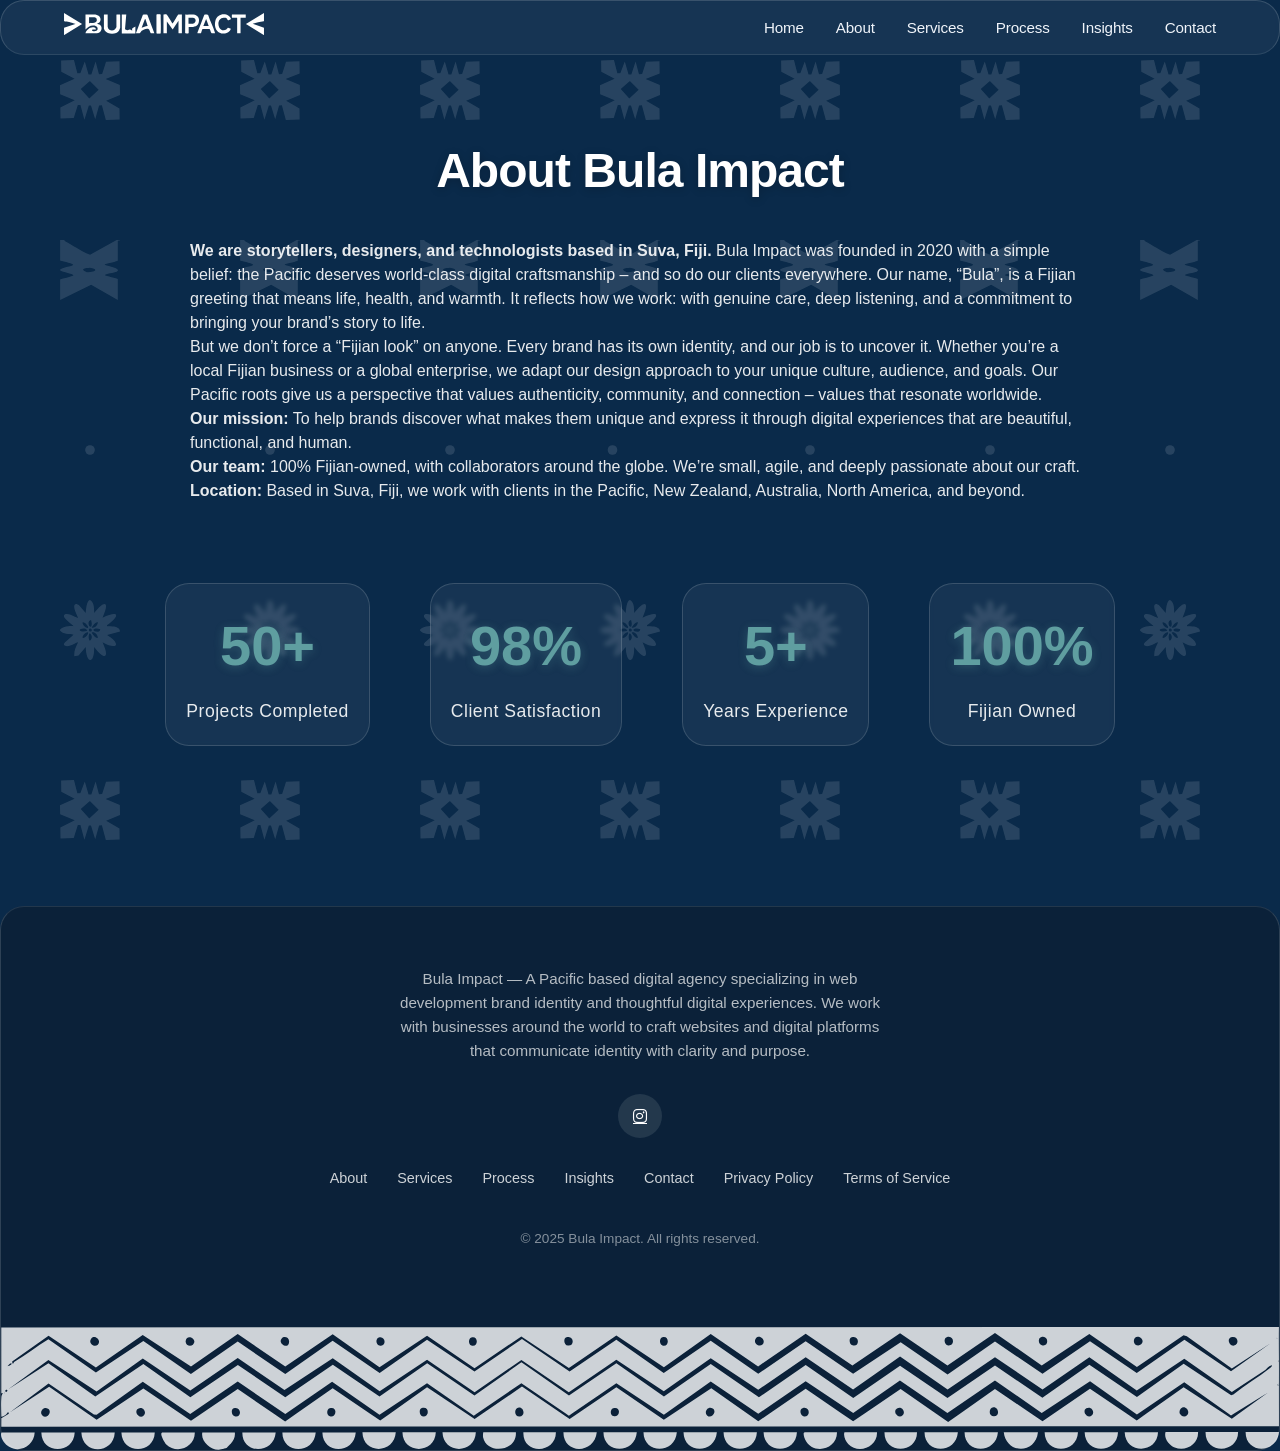
==== commit 719a9437: "Add files via upload" ====
--- a/about.html
+++ b/about.html
@@ -1,3 +1,133 @@
-<!DOCTYPE html><html lang="en"><head><link rel="preload" href="assets/style-552320fc.css" as="style"><link rel="preconnect" href="https://cdnjs.cloudflare.com"><link rel="dns-prefetch" href="https://pagead2.googlesyndication.com"><meta charset="UTF-8"><meta name="viewport" content="width=device-width, initial-scale=1.0"><title>About Us – Bula Impact</title><link rel="icon" type="image/svg+xml" href="favicon.svg"><link rel="stylesheet" href="assets/style-552320fc.css"><link rel="stylesheet" href="https://cdnjs.cloudflare.com/ajax/libs/font-awesome/6.4.0/css/all.min.css"><link href="https://fonts.googleapis.com/css2?family=Poppins:wght@500;600&display=swap" rel="stylesheet"><script async src="https://pagead2.googlesyndication.com/pagead/js/adsbygoogle.js?client=ca-pub-3616645892367242" crossorigin="anonymous"></script></head><body><canvas id="background-canvas"></canvas><div class="mobile-background" id="mobile-background"></div><div class="content"><header><div class="container"><div class="header-content"><div class="logo"><svg xmlns="http://www.w3.org/2000/svg" viewBox="0 0 575.41 63.76" preserveAspectRatio="xMidYMid meet"><path fill="#ffffff" d="M295.17,4.13c1.66.46,15.16,23.06,17.25,26.21,2.91-2.45,15.19-25.7,16.72-25.7h10.04v53.2s-.72.77-.77.77h-8.23s-.77-.72-.77-.77V22.63l-16.73,24.66-16.73-23.12v34.44h-9.78V4.12c2.42.43,6.91-.59,9.01,0h-.01Z"/><path fill="#ffffff" d="M61.77,58.1c2.66-9.83,15.66-20.54,26.09-16.03,2.26.98,4.03,2.54,3.77,5.23h-7.98c-.37,0-3.25.84-3.35,1.3,1.73,6.51,15.41,4.52,16.44-1.58,1.22-7.17-5.32-10.62-11.53-11.05-10.26-.71-16.57,4.64-23.44,11.33V4.12h28.56c1.35,0,7.77,2.78,9.17,3.69,7.43,4.80,7.84,16.69-.22,21.19-.79.44-3.89.66-3.55,2.1.15.62,6.33,2.16,7.97,3.35,7.19,5.24,5.11,17.95-2.48,21.68-.61.30-4.96,1.96-5.24,1.96h-34.23.02ZM72.06,29.31c7.97-2.17,25.49,1.55,21.89-12.35-.59-2.27-4.04-4.61-6.19-4.61h-15.70v16.96Z"/><path fill="#ffffff" d="M.01,63.75v-21.07l32.42-11.31c.62-.83-6.90-2.73-7.61-2.93-3.34-.94-6.91-1.83-10.30-2.57-4.03-.88-10.03-1.14-13.65-2.30-.38-.12-.65-.35-.87-.68V.02l51.97,31.61L0,63.76h0Z"/><path fill="#ffffff" d="M575.41,0v22.87c0,.22-.58.57-.88.66-10.66,1.81-21.48,3.52-31.55,7.56l32.43,11.57v21.07l-51.97-32.13L575.41,0h0Z"/><path fill="#ffffff" d="M206.91,58.61l20.08-53.58c.79-1.38,11.79-1.41,12.89-.03l20.04,53.61h-10.04c-2.92-3.01-2.93-10.98-6.83-12.71-5.68-2.52-15.22,1.44-19.44,5.50-1,.96-5.41,7.22-6.16,7.22h-10.55,0ZM234.18,17.49l-1.55.76-9.25,24.42c5.75-1.91,11.19-5.58,17.50-5.14,0,0-6.70-20.04-6.70-20.04Z"/><path fill="#ffffff" d="M125.59,4.13v35.72c0,.31,1.40,4.41,1.69,5,3.05,6.31,13.39,6.99,18.64,2.97,1.39-1.07,4.89-5.90,4.89-7.45V4.90c0-.05.72-.77.77-.77h9.26s.77.72.77.77v37.52c0,.44-2.61,6.93-3.07,7.72-7.36,12.50-32.79,11.99-40.90.72-.67-.93-2.86-5.50-2.86-6.39V4.89c0-.05.72-.77.77-.77h10.04Z"/><path fill="#ffffff" d="M434.39,58.61h-9.52c-2.74-3.54-3.19-8.25-5.39-12.09-.85-.51-17.83-.53-19.85-.28-.63.08-1.04-.04-1.52.54-1.51,1.82-2.36,8.32-3.70,10.66-.27.47-.98,1.17-1.45,1.17h-8.23c-.68,0-1.05-2.01-.67-2.70l19.41-50.41c.74-1.13,11.47-2.07,11.61,1.20,4.80,15.99,14.38,32.73,18.81,48.55.31,1.12.67,2.17.49,3.36h.01ZM416.38,37.54l-7.46-20.57-7.98,20.57h15.44Z"/><path fill="#ffffff" d="M372.37,4.64c12.70,1.51,19.28,12.02,14.91,24.15-4.54,12.60-17.48,11.27-28.55,11.83v16.71c0,1.66-7.60,1.55-9.01,1.29-.59-.11-1.05-.17-1.20-.86l.43-53.12c7.40.64,16.19-.86,23.42,0ZM358.22,30.86h13.64c.19,0,2.90-1.54,3.31-1.83,5.11-3.68,4.92-11.83-.79-14.56-.42-.20-2.84-1.08-3.03-1.08h-13.12v17.48h-.01Z"/><path fill="#ffffff" d="M468.72,16.10c-.82-.89-4.68-2.27-5.99-2.50-15.89-2.72-21.90,14.78-16.42,27.20,3.84,8.71,13.96,12.15,21.55,5.73,1.05-.89,3.14-3.91,3.60-4.14,1.79-.90,6.50,2.22,8.53,2.82-1.73,8.57-11.89,13.71-20.13,13.91-21.18.51-28.87-18.95-24.27-37.12,4.18-16.52,24.09-23.45,37.88-13.98,1.87,1.28,7.24,6.87,6.68,9.10-.30,1.20-6.80,3.99-7.94,3.93-2.02-.10-2.42-3.81-3.48-4.96h-.01,0Z"/><path fill="#ffffff" d="M166.25,4.64l12.87-.51-3.62,42.90c1.83,1.22,4.20,2.28,6.44,2.37,2.90.12,6.87-1.83,8.72-1.58.96.13,6.07,4.46,5.87,1.39-.07-1.12-1.58-2.53-.70-3.95.60-.96,7.97-5.51,9.53-6.17v19.28s-.72.77-.77.77h-38.34V4.65h0Z"/><path fill="#ffffff" d="M522.92,4.64v8.74h-14.93v44.46s-.72.77-.77.77h-9.01V14.15c0-.05-.72-.77-.77-.77h-14.15c-.82-3.02-.51-5.72,0-8.74,0,0,39.63,0,39.63,0Z"/><path fill="#ffffff" d="M276.90,58.61h-9.52s-.77-.72-.77-.77V4.90c0-.05.72-.77.77-.77h8.75c1.55,0,.42,6.29.45,7.37.22,8.69,1.31,17.60,1.37,26.28.05,6.96-.23,13.93-1.05,20.84h0Z"/><rect fill="#ffffff" x="266.61" y="4.13" width="11.35" height="54.81"/></svg></div><button class="mobile-menu-btn"><i class="fas fa-bars"></i></button><nav><ul><li><a href="index.html">Home</a></li><li><a href="about.html">About</a></li><li><a href="service.html">Services</a></li><li><a href="process.html">Process</a></li><li><a href="insights.html">Insights</a></li><li><a href="contact.html">Contact</a></li></ul></nav></div></div></header><main class="container"><section class="section"><h1 class="section-title">About Bula Impact</h1><div style="max-width:900px; margin:0 auto; color:rgba(255,255,255,0.9);"><p><strong>We are storytellers, designers, and technologists based in Suva, Fiji.</strong> Bula Impact was founded in 2020 with a simple belief: the Pacific deserves world‑class digital craftsmanship – and so do our clients everywhere. Our name, “Bula”, is a Fijian greeting that means life, health, and warmth. It reflects how we work: with genuine care, deep listening, and a commitment to bringing your brand’s story to life.</p><p>But we don’t force a “Fijian look” on anyone. Every brand has its own identity, and our job is to uncover it. Whether you’re a local Fijian business or a global enterprise, we adapt our design approach to your unique culture, audience, and goals. Our Pacific roots give us a perspective that values authenticity, community, and connection – values that resonate worldwide.</p><p><strong>Our mission:</strong> To help brands discover what makes them unique and express it through digital experiences that are beautiful, functional, and human.</p><p><strong>Our team:</strong> 100% Fijian‑owned, with collaborators around the globe. We’re small, agile, and deeply passionate about our craft.</p><p><strong>Location:</strong> Based in Suva, Fiji, we work with clients in the Pacific, New Zealand, Australia, North America, and beyond.</p></div><div class="stats"><div class="stat-item"><span class="stat-number">50+</span><span class="stat-text">Projects Completed</span></div><div class="stat-item"><span class="stat-number">98%</span><span class="stat-text">Client Satisfaction</span></div><div class="stat-item"><span class="stat-number">5+</span><span class="stat-text">Years Experience</span></div><div class="stat-item"><span class="stat-number">100%</span><span class="stat-text">Fijian Owned</span></div></div></section></main><footer><div class="footer-svg"><svg viewBox="0 0 1532.36 147.3" xmlns="http://www.w3.org/2000/svg"><path fill="#ffffff" d="M.34,79.49L.31.49l1532-.49c-.19,13.32-.06,26.66.01,40l-.99,1.49,1,.51c.04,8.65.03,17.35,0,26-2.33,1.2-3.04,2.36,0,2-.04,16.32.05,32.68.02,49L.35,119.49c-.06-3.32.08-6.68,0-10l9-5.51c-.68-4.22-2.32.28-3.22.84-1.81,1.11-3.57,2.44-5.78,2.67-.06-6.91-.6-15.29,0-22,.23-2.63,0-3.75,2-5.99H.34ZM15.66,41.87c14.16-8.18,27.11-18.54,41.15-27.07l56.92,39.68,56.92-37.84,57.02,39.67,56.14-38.84,57.03,38.93,56.78-39.91,56.36,38.69,56.82-39.81,56.93,37.97,56.92-38.84,57.11,38.79,56.05-38.01,56.84,39.83,56.32-38.71,57.01,39.65,56.84-38.86,56.91,39.01,57-38.06,56.25,38.84,56.83-39.52,57.02,38.61,56.91-39.01,56.08,37.98,57.17-39.85,55.87,37.87,47.43-33.55-46.48,30.2-53.92-38.74-3.99-.94-55.9,37.88-57.03-39.62-57.08,37.83-56.07-39.03-56.99,39.02-56.85-38.75-57.1,38.87-56.06-38.14-57,39.14-56.85-38.88-56.13,39.87-57.03-37.91-56.9,39-57.02-38.03-56.14,38.06-56.93-38.99-57.01,38-56.15-39.8-56.83,38.84-57.02-38.93-56.03,39.03-57.9-38.04-56.13,39.04L56.99,10.61,13.33,41.51c.49,5.14,2.14.47,2.33.36ZM116.07,21.21c4.87-4.87-3.52-12.84-7.85-7.35s3.76,11.44,7.85,7.35ZM230.08,21.17c6.68-6.73-7.93-14.1-8.72-4.18-.42,5.26,5.85,7.07,8.72,4.18ZM336.57,13.64c-5.41,6.21,8.29,14.03,8.85,4.24.33-5.84-6.24-7.24-8.85-4.24ZM453.03,12.52c-4.8,1.42-3.67,11.89,3.59,9.66,5.79-1.77,3.46-11.75-3.59-9.66ZM564.03,12.48c-3.84,1.13-3.83,8.53,0,9.66,8.62,2.54,8.61-12.21,0-9.66ZM677.98,12.43c-4.17,1.45-3.06,9.37,1.87,9.86,8.37.84,7.15-13-1.87-9.86ZM793.03,12.41c-3.84,1.13-3.83,8.53,0,9.66,8.62,2.54,8.61-12.21,0-9.66ZM913.07,20.95c4.87-4.87-3.52-12.84-7.85-7.35s3.76,11.44,7.85,7.35ZM1019.98,12.32c-3.96,1.39-2.71,8.55,1.04,9.68,8.92,2.69,8.58-13.06-1.04-9.68ZM1133.98,12.29c-4.17,1.45-3.06,9.37,1.87,9.86,8.37.84,7.15-13-1.87-9.86ZM1246.98,12.25c-3.84,1.33-3.31,8.39,1.06,9.66,8.96,2.61,8.52-12.98-1.06-9.66ZM1367.08,20.81c6.68-6.73-7.93-14.1-8.72-4.18-.42,5.26,5.85,7.07,8.72,4.18ZM1481.08,20.77c3.07-3.10,1.39-9.18-4.26-8.85-9.75.56-2.22,15.39,4.26,8.85ZM1529.82,13v1c.65-.33.65-.67,0-1ZM1515.97,51.64c-13.42,8.73-26.86,17.41-40.13,26.36l-57.01-39.96-57.01,38-56.81-39.81-56.17,38.84-57.01-38.91-56.8,38.83-57.02-39.69-56.33,39.69-56.85-38.81-56.9,39.03-56.94-37.8-56.31,39.65-56.85-37.91-57.01,39.13-56.84-38.8-56.15,38.81-57.01-39.06-56.81,37.95-56.27-39.85-57.88,38.08-56.06-38.12-56.82,38.95-57.02-38.61-55.36,39.7-57.8-37.83L8.33,74.98l48.5-31.44,56.19,39.71,57.66-38.74,56.31,39.7,57.01-38.68,56.84,38.78,57-38.92,56,37.91,57.15-39.81,56.69,38.64,56.3-39.73,57.03,39.7,56.83-38.52,57.02,39.61,56.13-38.9,57.82,39.95,56.04-38.78,57.03,39.71,56.12-38.83,56.85,38.74,56.99-38.97,56.85,38.8,56.31-39.65,57.04,38.66,56.02-39.74,56.96,37.63,2.65-.94c13.74-11.4,29.78-20.22,43.58-31.46.82-.67,3.17-2.16,2.59-3.4-3.76.54-5.89,4.33-7.87,5.62ZM12.32,43.49c-2.36-.38-2.84,2.73-4.97,3.51.93.22,6.64-1.77,4.97-3.51ZM10.35,102.48l47.33-30.85,56.94,39.67,56.06-37.67,57.11,38.79,56.04-37.97,56.85,38.75,56.97-39.69,57.04,38.71,56.14-39.84,57.02,37.88,56.82-38.78,57.12,38.83,56.03-38.01,56.93,38.94,56.91-37.84,56.33,39.61,56.82-38.84,56.93,38.99,56.92-38.96,57.01,39.79,56.13-39.58,57.02,38.62,56.91-39.01,56.08,37.97,56.21-39.86,57.8,37.83,43.46-31.49-44.43,27.56-56.05-39.69-56.8,38.56-56.18-39.84-57.95,38.02-56.07-38.98-57.01,38.99-56.93-39.02-56.03,39.04-57.02-38.04-56.83,38.94-56.99-38.65-56.16,39.82-57.01-37.88-56.9,38.98-56.96-38.89-57.1,38.94-56.05-38.95-57.01,37.94-56.83-39.77-56.12,38.83-57.04-38.96-56.99,38.95-56.86-38.83-55.37,39.76-3.22-.36-54.4-37.31L10.35,102.48ZM7.33,75.5c-1.09-1.09-3.08.9-1.99,1.99s3.08-.9,1.99-1.99ZM3.84,78.49v1c.65-.33.65-.67,0-1ZM621,96.51c-6.11.54-6.05,11.14.74,10.8,7.58-.38,5.16-11.32-.74-10.8ZM1190,96.32c-6.11.54-6.05,11.14.74,10.8,7.58-.38,5.16-11.32-.74-10.8ZM1422.11,105.79c4.9-4.94-3.31-13.56-7.84-7.32-4.16,5.73,3.71,11.49,7.84,7.32ZM49.59,106.23c5.13,5.15,12.49-4.86,6.77-8.26s-10.89,4.13-6.77,8.26ZM171.1,106.19c4.12-4.14-.92-11.75-6.77-8.26-5.72,3.41,1.64,13.41,6.77,8.26ZM278.98,97.53c-3.5,1.23-3.1,8.92,2.09,9.71,8.09,1.22,6.96-12.9-2.09-9.71ZM394.05,97.56c-3.72,1.12-4.17,8.07.28,9.4,8.13,2.42,9.64-12.38-.28-9.4ZM503.98,97.47c-2.92.97-2.95,9.77,2.87,9.77,6.76,0,7.1-13.07-2.87-9.77ZM734.05,97.46c-3.72,1.12-4.17,8.07.28,9.4,8.13,2.42,9.64-12.38-.28-9.4ZM846.59,105.98c5.13,5.15,12.49-4.86,6.77-8.26s-10.89,4.13-6.77,8.26ZM961.01,97.34c-4.26,1.5-2.48,9.44,1.87,9.87,8.41.82,7.1-13.03-1.87-9.87ZM1081.1,105.9c4.12-4.14-.92-11.75-6.77-8.26s1.64,13.41,6.77,8.26ZM1308.1,105.83c4.12-4.14-.92-11.75-6.77-8.26s1.64,13.41,6.77,8.26Z"/><path fill="#ffffff" d="M232.35,126.42c.44,17.95-21.68,26.92-34.53,14.05-2.07-2.07-8.8-14.03-3.97-14.03h38.5Z"/><path fill="#ffffff" d="M136.35,126.45c-1.26,26.32-39.01,27.18-40,.01h40Z"/><path fill="#ffffff" d="M1002.35,126.17c.68,21.08-29.32,27.91-38.17,8.68-.69-1.5-3.43-8.67-.33-8.67h38.5Z"/><path fill="#ffffff" d="M521.35,126.33c-.92,26.13-39.6,26.86-40,.01h40Z"/><path fill="#ffffff" d="M1387.35,126.05c-.71,26.24-39.11,26.82-40,.01h40Z"/><path fill="#ffffff" d="M280.35,126.4c.67,5.58-1.48,9.49-4.95,13.55-.51.6-4.95,5.03-5.27,5.21-.42.23-8.75,2.11-9.23,2.13-9.67.39-21.66-10.6-19.55-20.88h39Z"/><path fill="#ffffff" d="M184.35,126.43c-1,26.39-39.04,26.74-40,.01h40Z"/><path fill="#ffffff" d="M88.35,126.46c-1.12,26.08-39.51,26.9-40,.01h40Z"/><path fill="#ffffff" d="M329.35,126.39c-1.88,25.9-40.32,27.17-40,.01h40Z"/><path fill="#ffffff" d="M1339.35,126.06c-.95,26.01-39.37,27.01-40,.01h40Z"/><path fill="#ffffff" d="M569.35,126.31c-.86,26.21-39.32,26.79-40,.01h40Z"/><path fill="#ffffff" d="M617.35,126.29c1.45,23-34.62,27.31-39.36,5.78-.28-1.26.07-5.77.36-5.77h39Z"/><path fill="#ffffff" d="M906.35,126.2c-1.12,26.08-39.51,26.9-40,.01h40Z"/><path fill="#ffffff" d="M1435.35,126.03c.61,14.55-14.71,23.83-27.99,18.50-6.67-2.68-13.31-11.16-11.01-18.49h39Z"/><path fill="#ffffff" d="M1291.35,126.08c-1.12,26.08-39.51,26.9-40,.01h40Z"/><path fill="#ffffff" d="M954.35,126.19c-.96,26.08-39.29,26.87-40,.01h40Z"/><path fill="#ffffff" d="M1050.35,126.15c.82,17.78-22.31,26.92-34.53,14.04-3.08-3.25-6.10-9.64-4.47-14.03h39Z"/><path fill="#ffffff" d="M1532.35,126c-1.9,26.03-40.17,26.9-40,.01h40Z"/><path fill="#ffffff" d="M665.35,126.28c-.03,26.15-40.10,27.13-39,.01h39Z"/><path fill="#ffffff" d="M425.35,126.36c-1.95,26.17-39.6,26.82-40,.01h40Z"/><path fill="#ffffff" d="M473.35,126.34c-1.63,26.11-39.42,26.91-40,.01h40Z"/><path fill="#ffffff" d="M3.35,126.49h2c11.65,0,23.35-.01,35,0-.69,15.16-17.21,25.12-30.70,17.21-5.02-2.94-11.05-10.57-9.36-16.67.33-1.20,2.66-.26,3.06-.54Z"/><path fill="#ffffff" d="M714.35,126.26c-2.51,26.03-39.94,27.19-40,.01h40Z"/><path fill="#ffffff" d="M762.35,126.25c-2,26.30-39.80,26.67-40,.01h40Z"/><path fill="#ffffff" d="M810.35,126.23c-1.95,26.17-39.60,26.82-40,.01h40Z"/><path fill="#ffffff" d="M1195.35,126.11c-1.82,26.16-39.95,26.66-40,.01h40Z"/><path fill="#ffffff" d="M377.35,126.37c-1.92,26.18-39.88,26.67-40,.01h40Z"/><path fill="#ffffff" d="M1483.35,126.02c-.08,26.29-39.67,26.96-39,.01h39Z"/><path fill="#ffffff" d="M1243.35,126.09c-2.82,26.40-37.84,26.61-41,.01h41Z"/><path fill="#ffffff" d="M858.35,126.22c-2.03,26.14-39.34,26.87-40,.01h40Z"/><path fill="#ffffff" d="M1147.35,126.12c-1.92,26.18-39.88,26.67-40,.01h40Z"/><path fill="#ffffff" d="M1098.35,126.14c0,26.28-39.73,26.84-39,.01h39Z"/><path fill="#ffffff" d="M1532.34,70c-3.04.36-2.33-.80,0-2,0,.56,0,1.40,0,2Z"/><path fill="#ffffff" d="M1532.33,42l-1-.51.99-1.49c0,.59,0,1.42,0,2Z"/><path fill="#ffffff" d="M1529.82,13c.65.33.65.67,0,1v-1Z"/></svg></div><div class="footer-content container"><p class="footer-description">Bula Impact — A Pacific based digital agency specializing in web development brand identity and thoughtful digital experiences. We work with businesses around the world to craft websites and digital platforms that communicate identity with clarity and purpose.</p><div class="social-icons"><a href="https://www.instagram.com/bulaimpact/" target="_blank" rel="noopener"><i class="fab fa-instagram"></i></a></div><div class="footer-links"><a href="about.html">About</a><a href="service.html">Services</a><a href="process.html">Process</a><a href="insights.html">Insights</a><a href="contact.html">Contact</a><a href="privacy-policy.html">Privacy Policy</a><a href="terms.html">Terms of Service</a></div><p class="footer-text">© 2025 Bula Impact. All rights reserved.</p></div></footer></div><script src="assets/app-e3e7ccb6.js" defer></script><script>
- document.querySelector('.content').classList.add('visible');
- </script></body></html>+<!DOCTYPE html>
+<html lang="en">
+<head><link rel="preload" href="assets/style-552320fc.css" as="style"><link rel="preconnect" href="https://cdnjs.cloudflare.com"><link rel="dns-prefetch" href="https://pagead2.googlesyndication.com">
+<meta charset="UTF-8">
+<meta name="viewport" content="width=device-width, initial-scale=1.0">
+<title>About Us – Bula Impact</title>
+<link rel="icon" type="image/svg+xml" href="favicon.svg">
+<link rel="stylesheet" href="assets/style-552320fc.css">
+<link rel="stylesheet" href="https://cdnjs.cloudflare.com/ajax/libs/font-awesome/6.4.0/css/all.min.css">
+<link href="https://fonts.googleapis.com/css2?family=Poppins:wght@500;600&display=swap" rel="stylesheet">
+<script async src="https://pagead2.googlesyndication.com/pagead/js/adsbygoogle.js?client=ca-pub-3616645892367242" crossorigin="anonymous"></script>
+</head>
+<body>
+<canvas id="background-canvas"></canvas>
+<div class="mobile-background" id="mobile-background"></div>
+<div class="content">
+<header>
+<div class="container">
+<div class="header-content">
+<div class="logo">
+<svg xmlns="http://www.w3.org/2000/svg" viewBox="0 0 575.41 63.76" preserveAspectRatio="xMidYMid meet">
+<path fill="#ffffff" d="M295.17,4.13c1.66.46,15.16,23.06,17.25,26.21,2.91-2.45,15.19-25.7,16.72-25.7h10.04v53.2s-.72.77-.77.77h-8.23s-.77-.72-.77-.77V22.63l-16.73,24.66-16.73-23.12v34.44h-9.78V4.12c2.42.43,6.91-.59,9.01,0h-.01Z"/>
+<path fill="#ffffff" d="M61.77,58.1c2.66-9.83,15.66-20.54,26.09-16.03,2.26.98,4.03,2.54,3.77,5.23h-7.98c-.37,0-3.25.84-3.35,1.3,1.73,6.51,15.41,4.52,16.44-1.58,1.22-7.17-5.32-10.62-11.53-11.05-10.26-.71-16.57,4.64-23.44,11.33V4.12h28.56c1.35,0,7.77,2.78,9.17,3.69,7.43,4.80,7.84,16.69-.22,21.19-.79.44-3.89.66-3.55,2.1.15.62,6.33,2.16,7.97,3.35,7.19,5.24,5.11,17.95-2.48,21.68-.61.30-4.96,1.96-5.24,1.96h-34.23.02ZM72.06,29.31c7.97-2.17,25.49,1.55,21.89-12.35-.59-2.27-4.04-4.61-6.19-4.61h-15.70v16.96Z"/>
+<path fill="#ffffff" d="M.01,63.75v-21.07l32.42-11.31c.62-.83-6.90-2.73-7.61-2.93-3.34-.94-6.91-1.83-10.30-2.57-4.03-.88-10.03-1.14-13.65-2.30-.38-.12-.65-.35-.87-.68V.02l51.97,31.61L0,63.76h0Z"/>
+<path fill="#ffffff" d="M575.41,0v22.87c0,.22-.58.57-.88.66-10.66,1.81-21.48,3.52-31.55,7.56l32.43,11.57v21.07l-51.97-32.13L575.41,0h0Z"/>
+<path fill="#ffffff" d="M206.91,58.61l20.08-53.58c.79-1.38,11.79-1.41,12.89-.03l20.04,53.61h-10.04c-2.92-3.01-2.93-10.98-6.83-12.71-5.68-2.52-15.22,1.44-19.44,5.50-1,.96-5.41,7.22-6.16,7.22h-10.55,0ZM234.18,17.49l-1.55.76-9.25,24.42c5.75-1.91,11.19-5.58,17.50-5.14,0,0-6.70-20.04-6.70-20.04Z"/>
+<path fill="#ffffff" d="M125.59,4.13v35.72c0,.31,1.40,4.41,1.69,5,3.05,6.31,13.39,6.99,18.64,2.97,1.39-1.07,4.89-5.90,4.89-7.45V4.90c0-.05.72-.77.77-.77h9.26s.77.72.77.77v37.52c0,.44-2.61,6.93-3.07,7.72-7.36,12.50-32.79,11.99-40.90.72-.67-.93-2.86-5.50-2.86-6.39V4.89c0-.05.72-.77.77-.77h10.04Z"/>
+<path fill="#ffffff" d="M434.39,58.61h-9.52c-2.74-3.54-3.19-8.25-5.39-12.09-.85-.51-17.83-.53-19.85-.28-.63.08-1.04-.04-1.52.54-1.51,1.82-2.36,8.32-3.70,10.66-.27.47-.98,1.17-1.45,1.17h-8.23c-.68,0-1.05-2.01-.67-2.70l19.41-50.41c.74-1.13,11.47-2.07,11.61,1.20,4.80,15.99,14.38,32.73,18.81,48.55.31,1.12.67,2.17.49,3.36h.01ZM416.38,37.54l-7.46-20.57-7.98,20.57h15.44Z"/>
+<path fill="#ffffff" d="M372.37,4.64c12.70,1.51,19.28,12.02,14.91,24.15-4.54,12.60-17.48,11.27-28.55,11.83v16.71c0,1.66-7.60,1.55-9.01,1.29-.59-.11-1.05-.17-1.20-.86l.43-53.12c7.40.64,16.19-.86,23.42,0ZM358.22,30.86h13.64c.19,0,2.90-1.54,3.31-1.83,5.11-3.68,4.92-11.83-.79-14.56-.42-.20-2.84-1.08-3.03-1.08h-13.12v17.48h-.01Z"/>
+<path fill="#ffffff" d="M468.72,16.10c-.82-.89-4.68-2.27-5.99-2.50-15.89-2.72-21.90,14.78-16.42,27.20,3.84,8.71,13.96,12.15,21.55,5.73,1.05-.89,3.14-3.91,3.60-4.14,1.79-.90,6.50,2.22,8.53,2.82-1.73,8.57-11.89,13.71-20.13,13.91-21.18.51-28.87-18.95-24.27-37.12,4.18-16.52,24.09-23.45,37.88-13.98,1.87,1.28,7.24,6.87,6.68,9.10-.30,1.20-6.80,3.99-7.94,3.93-2.02-.10-2.42-3.81-3.48-4.96h-.01,0Z"/>
+<path fill="#ffffff" d="M166.25,4.64l12.87-.51-3.62,42.90c1.83,1.22,4.20,2.28,6.44,2.37,2.90.12,6.87-1.83,8.72-1.58.96.13,6.07,4.46,5.87,1.39-.07-1.12-1.58-2.53-.70-3.95.60-.96,7.97-5.51,9.53-6.17v19.28s-.72.77-.77.77h-38.34V4.65h0Z"/>
+<path fill="#ffffff" d="M522.92,4.64v8.74h-14.93v44.46s-.72.77-.77.77h-9.01V14.15c0-.05-.72-.77-.77-.77h-14.15c-.82-3.02-.51-5.72,0-8.74,0,0,39.63,0,39.63,0Z"/>
+<path fill="#ffffff" d="M276.90,58.61h-9.52s-.77-.72-.77-.77V4.90c0-.05.72-.77.77-.77h8.75c1.55,0,.42,6.29.45,7.37.22,8.69,1.31,17.60,1.37,26.28.05,6.96-.23,13.93-1.05,20.84h0Z"/>
+<rect fill="#ffffff" x="266.61" y="4.13" width="11.35" height="54.81"/>
+</svg>
+</div>
+<button class="mobile-menu-btn"><i class="fas fa-bars"></i></button>
+<nav>
+<ul>
+<li><a href="index.html">Home</a></li>
+<li><a href="about.html">About</a></li>
+<li><a href="service.html">Services</a></li>
+<li><a href="process.html">Process</a></li>
+<li><a href="insights.html">Insights</a></li>
+<li><a href="contact.html">Contact</a></li>
+</ul>
+</nav>
+</div>
+</div>
+</header>
+<main class="container">
+<section class="section">
+<h1 class="section-title">About Bula Impact</h1>
+<div style="max-width:900px; margin:0 auto; color:rgba(255,255,255,0.9);">
+<p><strong>We are storytellers, designers, and technologists based in Suva, Fiji.</strong> Bula Impact was founded in 2020 with a simple belief: the Pacific deserves world‑class digital craftsmanship – and so do our clients everywhere. Our name, “Bula”, is a Fijian greeting that means life, health, and warmth. It reflects how we work: with genuine care, deep listening, and a commitment to bringing your brand’s story to life.</p>
+<p>But we don’t force a “Fijian look” on anyone. Every brand has its own identity, and our job is to uncover it. Whether you’re a local Fijian business or a global enterprise, we adapt our design approach to your unique culture, audience, and goals. Our Pacific roots give us a perspective that values authenticity, community, and connection – values that resonate worldwide.</p>
+<p><strong>Our mission:</strong> To help brands discover what makes them unique and express it through digital experiences that are beautiful, functional, and human.</p>
+<p><strong>Our team:</strong> 100% Fijian‑owned, with collaborators around the globe. We’re small, agile, and deeply passionate about our craft.</p>
+<p><strong>Location:</strong> Based in Suva, Fiji, we work with clients in the Pacific, New Zealand, Australia, North America, and beyond.</p>
+</div>
+<div class="stats">
+<div class="stat-item"><span class="stat-number">50+</span><span class="stat-text">Projects Completed</span></div>
+<div class="stat-item"><span class="stat-number">98%</span><span class="stat-text">Client Satisfaction</span></div>
+<div class="stat-item"><span class="stat-number">5+</span><span class="stat-text">Years Experience</span></div>
+<div class="stat-item"><span class="stat-number">100%</span><span class="stat-text">Fijian Owned</span></div>
+</div>
+</section>
+</main>
+<footer>
+<div class="footer-svg">
+<svg viewBox="0 0 1532.36 147.3" xmlns="http://www.w3.org/2000/svg">
+<path fill="#ffffff" d="M.34,79.49L.31.49l1532-.49c-.19,13.32-.06,26.66.01,40l-.99,1.49,1,.51c.04,8.65.03,17.35,0,26-2.33,1.2-3.04,2.36,0,2-.04,16.32.05,32.68.02,49L.35,119.49c-.06-3.32.08-6.68,0-10l9-5.51c-.68-4.22-2.32.28-3.22.84-1.81,1.11-3.57,2.44-5.78,2.67-.06-6.91-.6-15.29,0-22,.23-2.63,0-3.75,2-5.99H.34ZM15.66,41.87c14.16-8.18,27.11-18.54,41.15-27.07l56.92,39.68,56.92-37.84,57.02,39.67,56.14-38.84,57.03,38.93,56.78-39.91,56.36,38.69,56.82-39.81,56.93,37.97,56.92-38.84,57.11,38.79,56.05-38.01,56.84,39.83,56.32-38.71,57.01,39.65,56.84-38.86,56.91,39.01,57-38.06,56.25,38.84,56.83-39.52,57.02,38.61,56.91-39.01,56.08,37.98,57.17-39.85,55.87,37.87,47.43-33.55-46.48,30.2-53.92-38.74-3.99-.94-55.9,37.88-57.03-39.62-57.08,37.83-56.07-39.03-56.99,39.02-56.85-38.75-57.1,38.87-56.06-38.14-57,39.14-56.85-38.88-56.13,39.87-57.03-37.91-56.9,39-57.02-38.03-56.14,38.06-56.93-38.99-57.01,38-56.15-39.8-56.83,38.84-57.02-38.93-56.03,39.03-57.9-38.04-56.13,39.04L56.99,10.61,13.33,41.51c.49,5.14,2.14.47,2.33.36ZM116.07,21.21c4.87-4.87-3.52-12.84-7.85-7.35s3.76,11.44,7.85,7.35ZM230.08,21.17c6.68-6.73-7.93-14.1-8.72-4.18-.42,5.26,5.85,7.07,8.72,4.18ZM336.57,13.64c-5.41,6.21,8.29,14.03,8.85,4.24.33-5.84-6.24-7.24-8.85-4.24ZM453.03,12.52c-4.8,1.42-3.67,11.89,3.59,9.66,5.79-1.77,3.46-11.75-3.59-9.66ZM564.03,12.48c-3.84,1.13-3.83,8.53,0,9.66,8.62,2.54,8.61-12.21,0-9.66ZM677.98,12.43c-4.17,1.45-3.06,9.37,1.87,9.86,8.37.84,7.15-13-1.87-9.86ZM793.03,12.41c-3.84,1.13-3.83,8.53,0,9.66,8.62,2.54,8.61-12.21,0-9.66ZM913.07,20.95c4.87-4.87-3.52-12.84-7.85-7.35s3.76,11.44,7.85,7.35ZM1019.98,12.32c-3.96,1.39-2.71,8.55,1.04,9.68,8.92,2.69,8.58-13.06-1.04-9.68ZM1133.98,12.29c-4.17,1.45-3.06,9.37,1.87,9.86,8.37.84,7.15-13-1.87-9.86ZM1246.98,12.25c-3.84,1.33-3.31,8.39,1.06,9.66,8.96,2.61,8.52-12.98-1.06-9.66ZM1367.08,20.81c6.68-6.73-7.93-14.1-8.72-4.18-.42,5.26,5.85,7.07,8.72,4.18ZM1481.08,20.77c3.07-3.10,1.39-9.18-4.26-8.85-9.75.56-2.22,15.39,4.26,8.85ZM1529.82,13v1c.65-.33.65-.67,0-1ZM1515.97,51.64c-13.42,8.73-26.86,17.41-40.13,26.36l-57.01-39.96-57.01,38-56.81-39.81-56.17,38.84-57.01-38.91-56.8,38.83-57.02-39.69-56.33,39.69-56.85-38.81-56.9,39.03-56.94-37.8-56.31,39.65-56.85-37.91-57.01,39.13-56.84-38.8-56.15,38.81-57.01-39.06-56.81,37.95-56.27-39.85-57.88,38.08-56.06-38.12-56.82,38.95-57.02-38.61-55.36,39.7-57.8-37.83L8.33,74.98l48.5-31.44,56.19,39.71,57.66-38.74,56.31,39.7,57.01-38.68,56.84,38.78,57-38.92,56,37.91,57.15-39.81,56.69,38.64,56.3-39.73,57.03,39.7,56.83-38.52,57.02,39.61,56.13-38.9,57.82,39.95,56.04-38.78,57.03,39.71,56.12-38.83,56.85,38.74,56.99-38.97,56.85,38.8,56.31-39.65,57.04,38.66,56.02-39.74,56.96,37.63,2.65-.94c13.74-11.4,29.78-20.22,43.58-31.46.82-.67,3.17-2.16,2.59-3.4-3.76.54-5.89,4.33-7.87,5.62ZM12.32,43.49c-2.36-.38-2.84,2.73-4.97,3.51.93.22,6.64-1.77,4.97-3.51ZM10.35,102.48l47.33-30.85,56.94,39.67,56.06-37.67,57.11,38.79,56.04-37.97,56.85,38.75,56.97-39.69,57.04,38.71,56.14-39.84,57.02,37.88,56.82-38.78,57.12,38.83,56.03-38.01,56.93,38.94,56.91-37.84,56.33,39.61,56.82-38.84,56.93,38.99,56.92-38.96,57.01,39.79,56.13-39.58,57.02,38.62,56.91-39.01,56.08,37.97,56.21-39.86,57.8,37.83,43.46-31.49-44.43,27.56-56.05-39.69-56.8,38.56-56.18-39.84-57.95,38.02-56.07-38.98-57.01,38.99-56.93-39.02-56.03,39.04-57.02-38.04-56.83,38.94-56.99-38.65-56.16,39.82-57.01-37.88-56.9,38.98-56.96-38.89-57.1,38.94-56.05-38.95-57.01,37.94-56.83-39.77-56.12,38.83-57.04-38.96-56.99,38.95-56.86-38.83-55.37,39.76-3.22-.36-54.4-37.31L10.35,102.48ZM7.33,75.5c-1.09-1.09-3.08.9-1.99,1.99s3.08-.9,1.99-1.99ZM3.84,78.49v1c.65-.33.65-.67,0-1ZM621,96.51c-6.11.54-6.05,11.14.74,10.8,7.58-.38,5.16-11.32-.74-10.8ZM1190,96.32c-6.11.54-6.05,11.14.74,10.8,7.58-.38,5.16-11.32-.74-10.8ZM1422.11,105.79c4.9-4.94-3.31-13.56-7.84-7.32-4.16,5.73,3.71,11.49,7.84,7.32ZM49.59,106.23c5.13,5.15,12.49-4.86,6.77-8.26s-10.89,4.13-6.77,8.26ZM171.1,106.19c4.12-4.14-.92-11.75-6.77-8.26-5.72,3.41,1.64,13.41,6.77,8.26ZM278.98,97.53c-3.5,1.23-3.1,8.92,2.09,9.71,8.09,1.22,6.96-12.9-2.09-9.71ZM394.05,97.56c-3.72,1.12-4.17,8.07.28,9.4,8.13,2.42,9.64-12.38-.28-9.4ZM503.98,97.47c-2.92.97-2.95,9.77,2.87,9.77,6.76,0,7.1-13.07-2.87-9.77ZM734.05,97.46c-3.72,1.12-4.17,8.07.28,9.4,8.13,2.42,9.64-12.38-.28-9.4ZM846.59,105.98c5.13,5.15,12.49-4.86,6.77-8.26s-10.89,4.13-6.77,8.26ZM961.01,97.34c-4.26,1.5-2.48,9.44,1.87,9.87,8.41.82,7.1-13.03-1.87-9.87ZM1081.1,105.9c4.12-4.14-.92-11.75-6.77-8.26s1.64,13.41,6.77,8.26ZM1308.1,105.83c4.12-4.14-.92-11.75-6.77-8.26s1.64,13.41,6.77,8.26Z"/>
+<path fill="#ffffff" d="M232.35,126.42c.44,17.95-21.68,26.92-34.53,14.05-2.07-2.07-8.8-14.03-3.97-14.03h38.5Z"/>
+<path fill="#ffffff" d="M136.35,126.45c-1.26,26.32-39.01,27.18-40,.01h40Z"/>
+<path fill="#ffffff" d="M1002.35,126.17c.68,21.08-29.32,27.91-38.17,8.68-.69-1.5-3.43-8.67-.33-8.67h38.5Z"/>
+<path fill="#ffffff" d="M521.35,126.33c-.92,26.13-39.6,26.86-40,.01h40Z"/>
+<path fill="#ffffff" d="M1387.35,126.05c-.71,26.24-39.11,26.82-40,.01h40Z"/>
+<path fill="#ffffff" d="M280.35,126.4c.67,5.58-1.48,9.49-4.95,13.55-.51.6-4.95,5.03-5.27,5.21-.42.23-8.75,2.11-9.23,2.13-9.67.39-21.66-10.6-19.55-20.88h39Z"/>
+<path fill="#ffffff" d="M184.35,126.43c-1,26.39-39.04,26.74-40,.01h40Z"/>
+<path fill="#ffffff" d="M88.35,126.46c-1.12,26.08-39.51,26.9-40,.01h40Z"/>
+<path fill="#ffffff" d="M329.35,126.39c-1.88,25.9-40.32,27.17-40,.01h40Z"/>
+<path fill="#ffffff" d="M1339.35,126.06c-.95,26.01-39.37,27.01-40,.01h40Z"/>
+<path fill="#ffffff" d="M569.35,126.31c-.86,26.21-39.32,26.79-40,.01h40Z"/>
+<path fill="#ffffff" d="M617.35,126.29c1.45,23-34.62,27.31-39.36,5.78-.28-1.26.07-5.77.36-5.77h39Z"/>
+<path fill="#ffffff" d="M906.35,126.2c-1.12,26.08-39.51,26.9-40,.01h40Z"/>
+<path fill="#ffffff" d="M1435.35,126.03c.61,14.55-14.71,23.83-27.99,18.50-6.67-2.68-13.31-11.16-11.01-18.49h39Z"/>
+<path fill="#ffffff" d="M1291.35,126.08c-1.12,26.08-39.51,26.9-40,.01h40Z"/>
+<path fill="#ffffff" d="M954.35,126.19c-.96,26.08-39.29,26.87-40,.01h40Z"/>
+<path fill="#ffffff" d="M1050.35,126.15c.82,17.78-22.31,26.92-34.53,14.04-3.08-3.25-6.10-9.64-4.47-14.03h39Z"/>
+<path fill="#ffffff" d="M1532.35,126c-1.9,26.03-40.17,26.9-40,.01h40Z"/>
+<path fill="#ffffff" d="M665.35,126.28c-.03,26.15-40.10,27.13-39,.01h39Z"/>
+<path fill="#ffffff" d="M425.35,126.36c-1.95,26.17-39.6,26.82-40,.01h40Z"/>
+<path fill="#ffffff" d="M473.35,126.34c-1.63,26.11-39.42,26.91-40,.01h40Z"/>
+<path fill="#ffffff" d="M3.35,126.49h2c11.65,0,23.35-.01,35,0-.69,15.16-17.21,25.12-30.70,17.21-5.02-2.94-11.05-10.57-9.36-16.67.33-1.20,2.66-.26,3.06-.54Z"/>
+<path fill="#ffffff" d="M714.35,126.26c-2.51,26.03-39.94,27.19-40,.01h40Z"/>
+<path fill="#ffffff" d="M762.35,126.25c-2,26.30-39.80,26.67-40,.01h40Z"/>
+<path fill="#ffffff" d="M810.35,126.23c-1.95,26.17-39.60,26.82-40,.01h40Z"/>
+<path fill="#ffffff" d="M1195.35,126.11c-1.82,26.16-39.95,26.66-40,.01h40Z"/>
+<path fill="#ffffff" d="M377.35,126.37c-1.92,26.18-39.88,26.67-40,.01h40Z"/>
+<path fill="#ffffff" d="M1483.35,126.02c-.08,26.29-39.67,26.96-39,.01h39Z"/>
+<path fill="#ffffff" d="M1243.35,126.09c-2.82,26.40-37.84,26.61-41,.01h41Z"/>
+<path fill="#ffffff" d="M858.35,126.22c-2.03,26.14-39.34,26.87-40,.01h40Z"/>
+<path fill="#ffffff" d="M1147.35,126.12c-1.92,26.18-39.88,26.67-40,.01h40Z"/>
+<path fill="#ffffff" d="M1098.35,126.14c0,26.28-39.73,26.84-39,.01h39Z"/>
+<path fill="#ffffff" d="M1532.34,70c-3.04.36-2.33-.80,0-2,0,.56,0,1.40,0,2Z"/>
+<path fill="#ffffff" d="M1532.33,42l-1-.51.99-1.49c0,.59,0,1.42,0,2Z"/>
+<path fill="#ffffff" d="M1529.82,13c.65.33.65.67,0,1v-1Z"/>
+</svg>
+</div>
+<div class="footer-content container">
+<p class="footer-description">Bula Impact — A Pacific based digital agency specializing in web development brand identity and thoughtful digital experiences. We work with businesses around the world to craft websites and digital platforms that communicate identity with clarity and purpose.</p>
+<div class="social-icons">
+<a href="https://www.instagram.com/bulaimpact/" target="_blank" rel="noopener"><i class="fab fa-instagram"></i></a>
+</div>
+<div class="footer-links">
+<a href="about.html">About</a>
+<a href="service.html">Services</a>
+<a href="process.html">Process</a>
+<a href="insights.html">Insights</a>
+<a href="contact.html">Contact</a>
+<a href="privacy-policy.html">Privacy Policy</a>
+<a href="terms.html">Terms of Service</a>
+</div>
+<p class="footer-text">© 2025 Bula Impact. All rights reserved.</p>
+</div>
+</footer>
+</div>
+<script src="assets/app-e3e7ccb6.js" defer></script>
+<script>
+document.querySelector('.content').classList.add('visible');
+</script>
+</body>
+</html>
